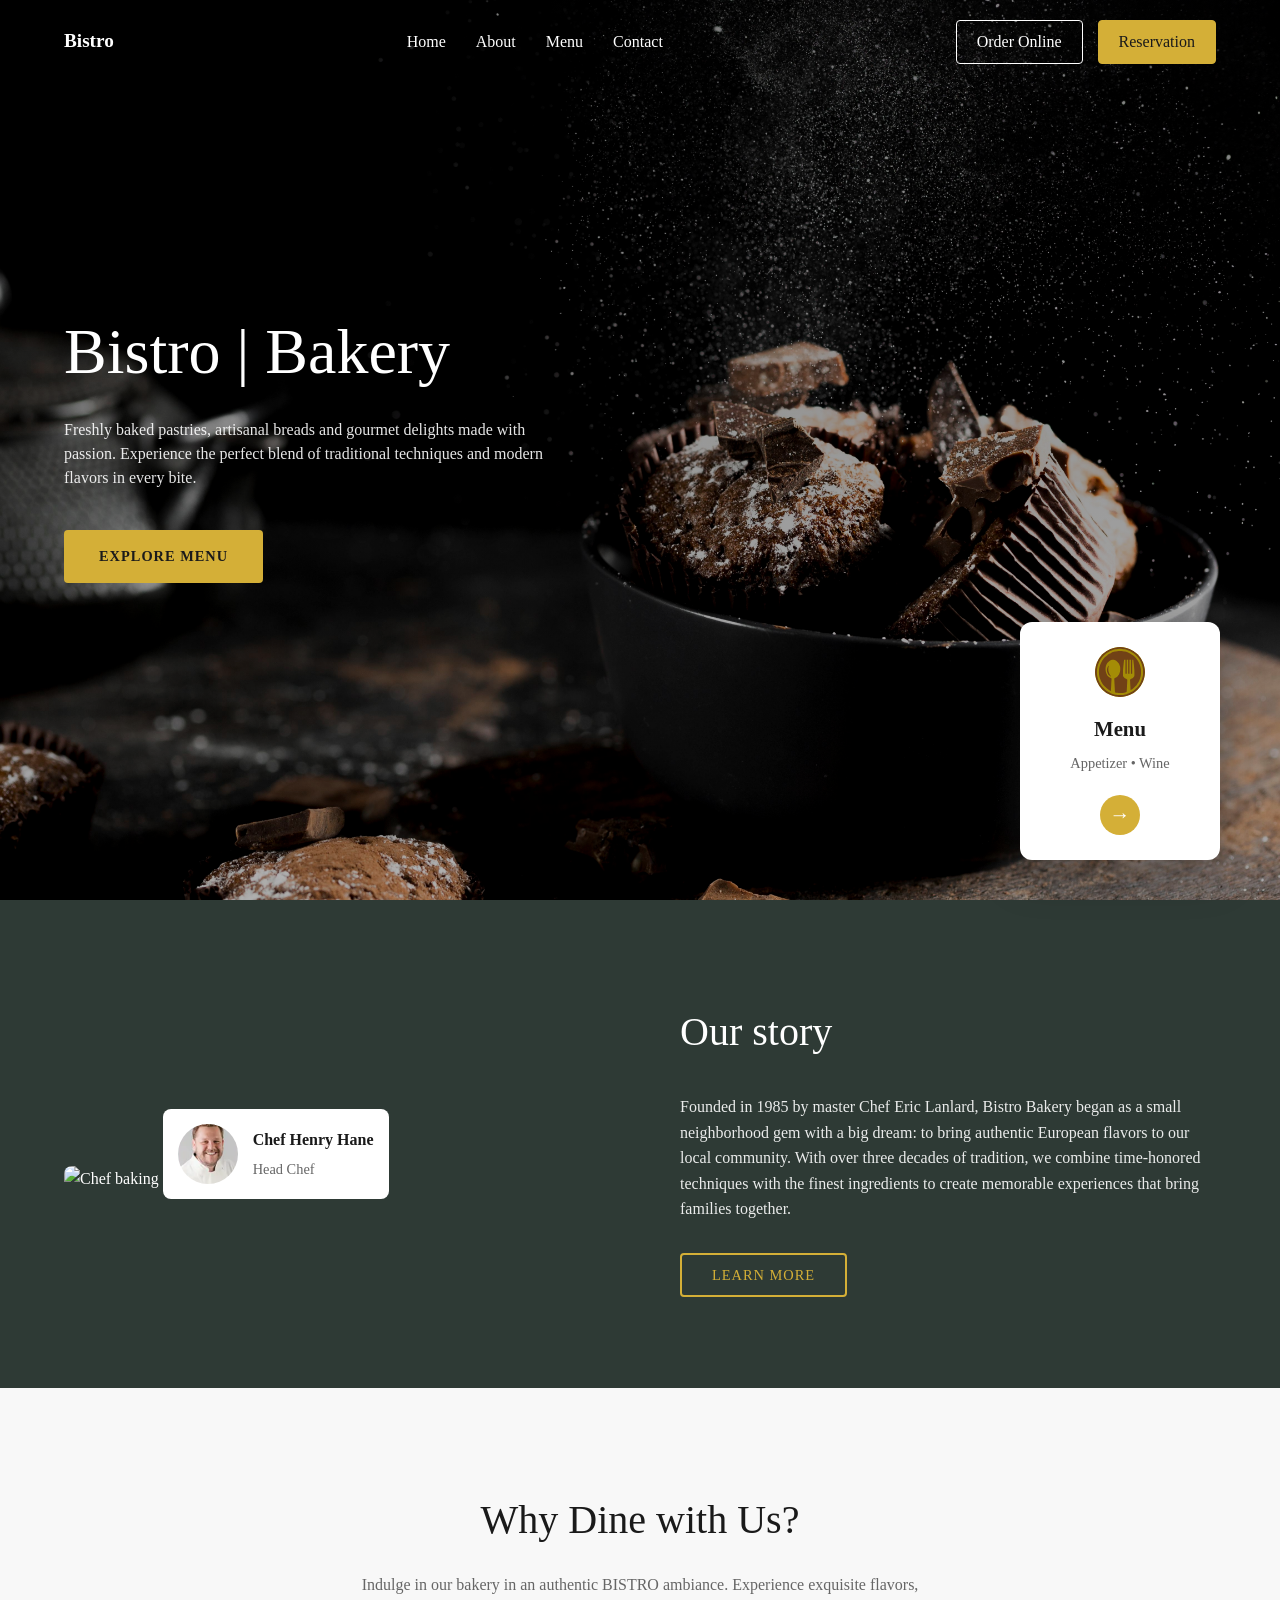
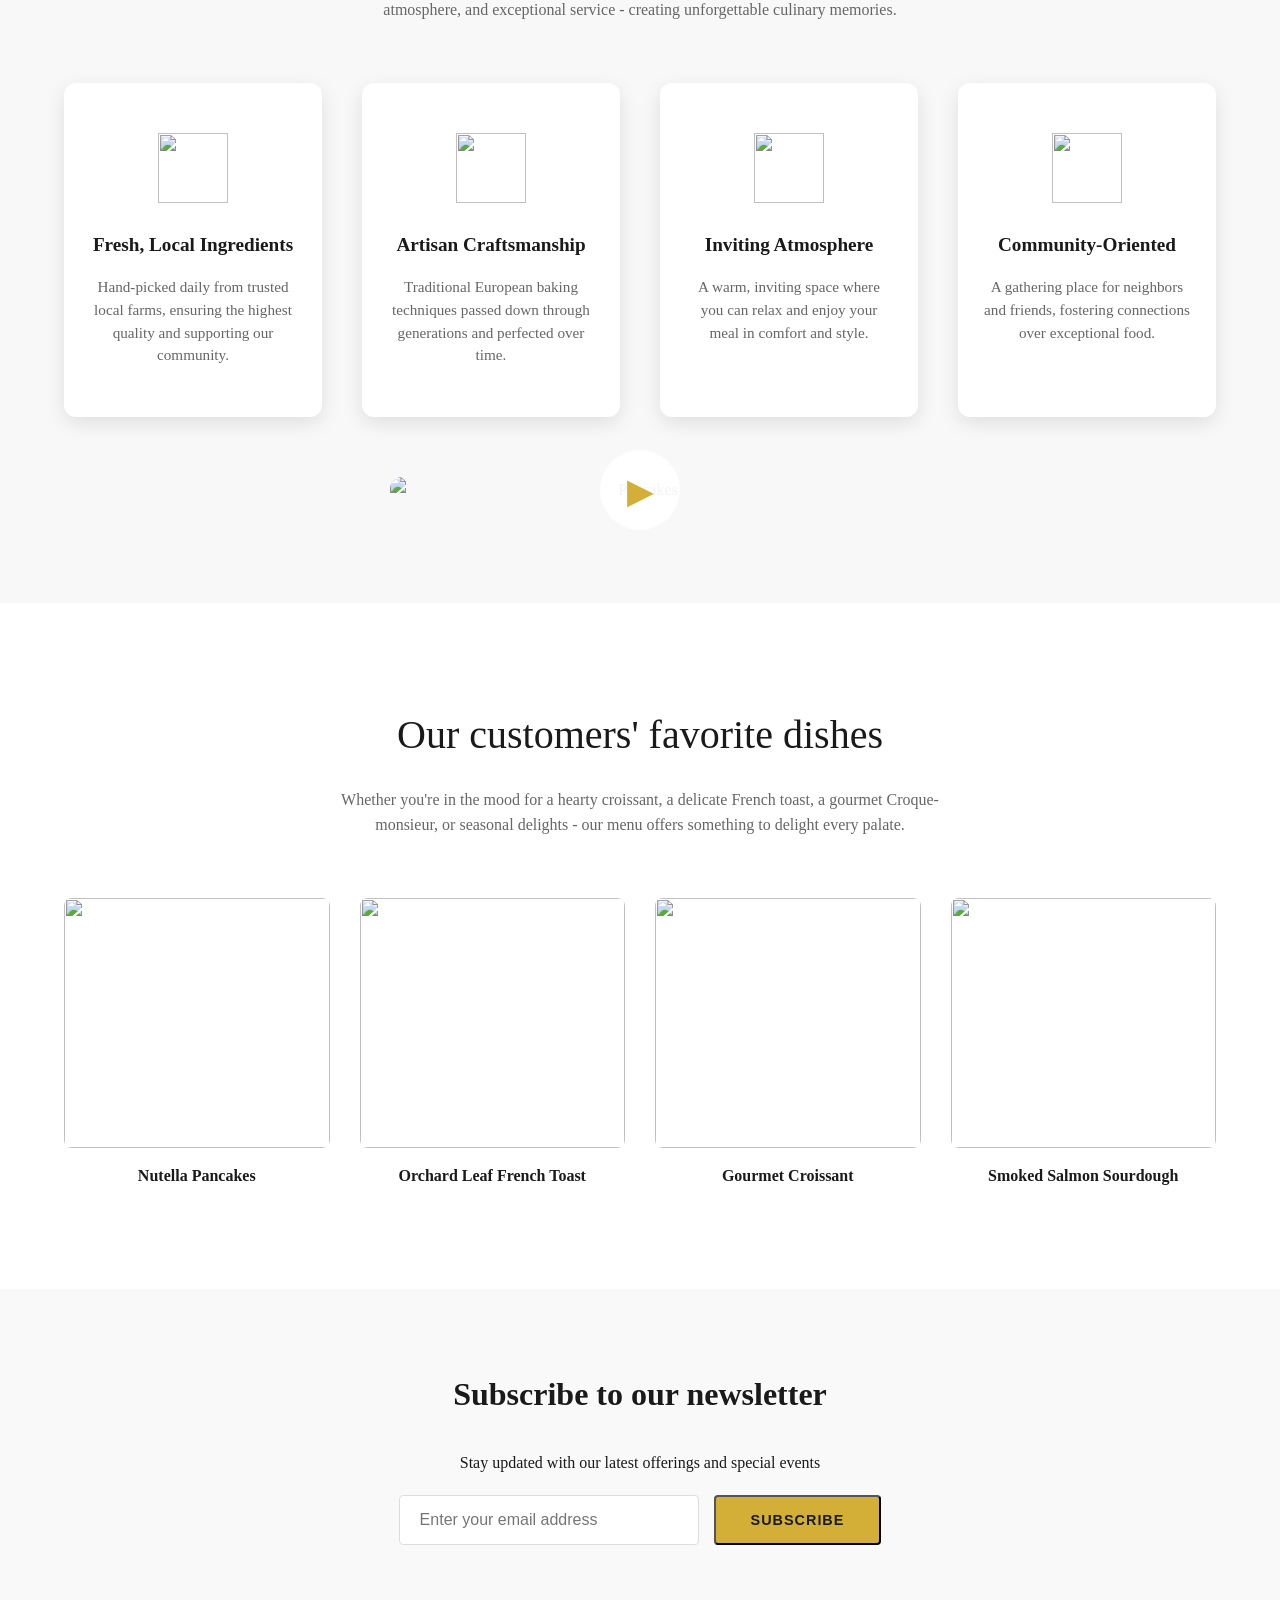
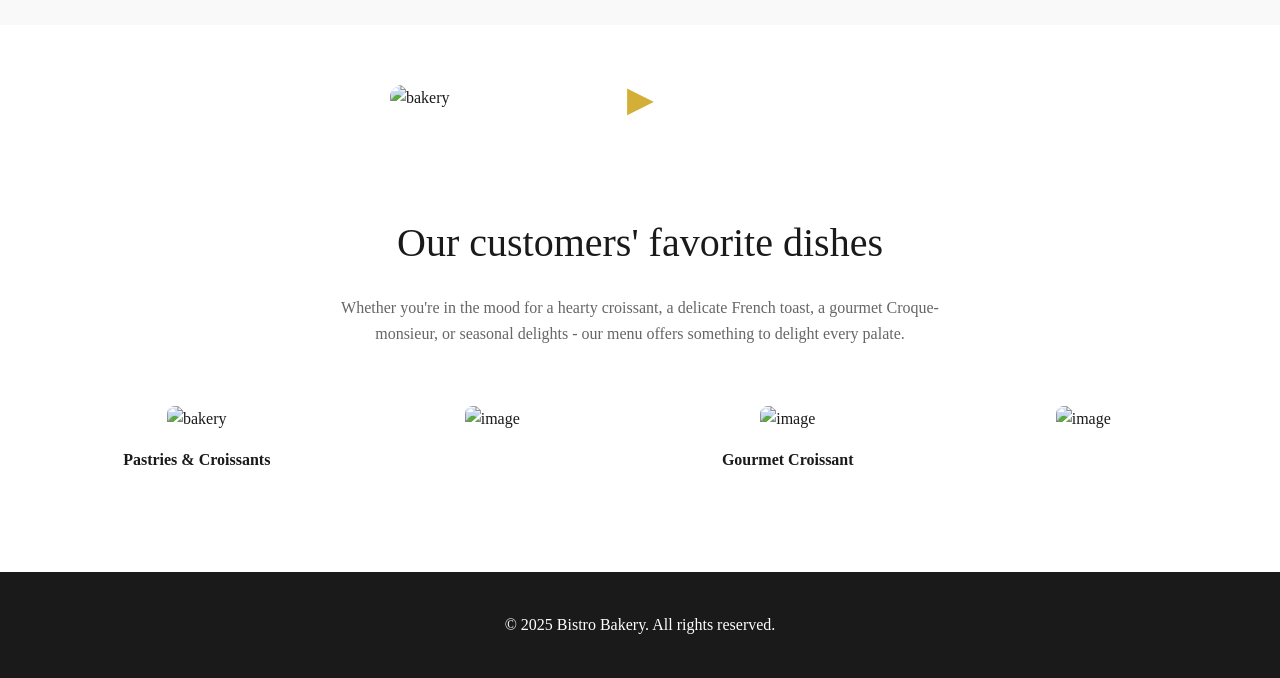
==== index.html @ 6ff8e0da "update code" ====
<!DOCTYPE html>
<html lang="en">
<head>
  <meta charset="UTF-8">
  <meta name="viewport" content="width=device-width, initial-scale=1.0">
  <title>Bistro | Bakery</title>
  <link rel="stylesheet" href="css/style.css">
</head>
<body>


  <nav class="nav">
    <div class="logo">Bistro</div>
    <ul class="nav-links">
      <li><a href="#home">Home</a></li>
      <li><a href="#about">About</a></li>
      <li><a href="#menu">Menu</a></li>
      <li><a href="#contact">Contact</a></li>
    </ul>
    <div class="nav-buttons">
      <a href="#order" class="nav-btn">Order Online</a>
      <a href="#reserve" class="nav-btn primary">Reservation</a>
    </div>
  </nav>


  <header class="hero" id="home">
    <div class="hero-content">
      <h1>Bistro | Bakery</h1>
      <p>Freshly baked pastries, artisanal breads and gourmet delights made with passion. Experience the perfect blend of traditional techniques and modern flavors in every bite.</p>
      <a href="#menu" class="btn">Explore Menu</a>
    </div>

<div class="hero-image">
  <div class="menu-card">
    <img src="images/menu-icon.svg" alt="Logo" class="logo-small" />
    <h3>Menu</h3>
    <p>Appetizer • Wine</p>
    <button class="view-btn">→</button>
  </div>
</div>
</header>



  <section class="story" id="about">
    <div class="story-img">
      <img src="images/chef.jpg" alt="Chef baking">
      <div class="chef-badge">
        <div class="chef-info">
          <img src="images/henry.png" alt="Chef portrait">
          <div class="chef-details">
            <h4>Chef Henry Hane</h4>
            <p>Head Chef</p>
          </div>
        </div>

      </div>
    </div>
    <div class="story-text">
      <h2>Our story</h2>
      <p>Founded in 1985 by master Chef Eric Lanlard, Bistro Bakery began as a small neighborhood gem with a big dream: to bring authentic European flavors to our local community. With over three decades of tradition, we combine time-honored techniques with the finest ingredients to create memorable experiences that bring families together.</p>
      <a href="#about" class="btn-outline">Learn more</a>
    </div>
  </section>

 
  <section class="why">
    <h2>Why Dine with Us?</h2>
    <p class="why-subtitle">Indulge in our bakery in an authentic BISTRO ambiance. Experience exquisite flavors, atmosphere, and exceptional service - creating unforgettable culinary memories.</p>
    <div class="why-grid">
      <div class="card">
        <div class="card-icon"><img src="images/icon-ingredients.svg" alt=""></div>
        <h3>Fresh, Local Ingredients</h3>
        <p>Hand-picked daily from trusted local farms, ensuring the highest quality and supporting our community.</p>
      </div>
      <div class="card">
        <div class="card-icon"><img src="images/icon-artisan.svg" alt=""></div>
        <h3>Artisan Craftsmanship</h3>
        <p>Traditional European baking techniques passed down through generations and perfected over time.</p>
      </div>
      <div class="card">
        <div class="card-icon"><img src="images/icon-atmosphere.svg" alt=""></div>
        <h3>Inviting Atmosphere</h3>
        <p>A warm, inviting space where you can relax and enjoy your meal in comfort and style.</p>
      </div>
      <div class="card">
        <div class="card-icon"><img src="images/icon-community.svg" alt=""></div>
        <h3>Community-Oriented</h3>
        <p>A gathering place for neighbors and friends, fostering connections over exceptional food.</p>
      </div>
    </div>

    <div class="food-showcase">
      <img src="images/pancakes.jpg" alt="Pancakes">
      <button class="play-button">▶</button>
    </div>
  </section>


  <section class="dishes">
    <h2>Our customers' favorite dishes</h2>
    <p class="dishes-subtitle">Whether you're in the mood for a hearty croissant, a delicate French toast, a gourmet Croque-monsieur, or seasonal delights - our menu offers something to delight every palate.</p>
    <div class="dishes-grid">
      <div class="dish">
        <img src="images/pancakes-dish.jpg" alt="">
        <p>Nutella Pancakes</p>
      </div>
      <div class="dish">
        <img src="images/french-toast.jpg" alt="">
        <p>Orchard Leaf French Toast</p>
      </div>
      <div class="dish">
        <img src="images/croissant.jpg" alt="">
        <p>Gourmet Croissant</p>
      </div>
      <div class="dish">
        <img src="images/sourdough.jpg" alt="">
        <p>Smoked Salmon Sourdough</p>
      </div>
    </div>
  </section>

 
  <section class="newsletter">
    <h2>Subscribe to our newsletter</h2>
    <p>Stay updated with our latest offerings and special events</p>
    <form>
      <input type="email" placeholder="Enter your email address" required>
      <button type="submit" class="btn">Subscribe</button>
    </form>
  </section>

        <div class="food-showcase">
            <img src="images/" alt="bakery">
            <button class="play-button">▶</button>
        </div>
    </section>

 
    <section class="dishes">
        <h2>Our customers' favorite dishes</h2>
        <p class="dishes-subtitle">Whether you're in the mood for a hearty croissant, a delicate French toast, a gourmet Croque-monsieur, or seasonal delights - our menu offers something to delight every palate.</p>
        <div class="dishes-grid">
            <div class="dish">
                   <img src="images/" alt="bakery">
                <p>Pastries & Croissants</p>
            </div>
            <div class="dish">
                <img src="images/" alt="image">
            </div>
            <div class="dish">
            <img src="images/" alt="image">
                <p>Gourmet Croissant</p>
            </div>
            <div class="dish">
                <img src="images/" alt="image">
            </div>
        </div>
    </section>


  
  <footer class="footer">
    <p>&copy; 2025 Bistro Bakery. All rights reserved.</p>
  </footer>

</body>
</html>
---- css/style.css ----
* {
  margin: 0;
  padding: 0;
  box-sizing: border-box;
}

body {
  font-family: 'Georgia', serif;
  line-height: 1.6;
  color: #1a1a1a;
}


.nav {
  position: absolute;
  top: 0;
  width: 100%;
  display: flex;
  justify-content: space-between;
  align-items: center;
  padding: 20px 5%;
  z-index: 10;
  color: white;
}

.logo {
  font-size: 1.2rem;
  font-weight: bold;
}

.nav-links {
  display: flex;
  gap: 30px;
  list-style: none;
}

.nav-links a {
  color: white;
  text-decoration: none;
  transition: color 0.3s;
}

.nav-links a:hover {
  color: #d4af37;
}

.nav-buttons {
  display: flex;
  gap: 15px;
}

.nav-btn {
  padding: 8px 20px;
  border: 1px solid white;
  background: transparent;
  color: white;
  text-decoration: none;
  border-radius: 4px;
  transition: all 0.3s;
}

.nav-btn.primary {
  background: #d4af37;
  border-color: #d4af37;
  color: #1a1a1a;
}

.nav-btn:hover {
  background: white;
  color: #1a1a1a;
}


.hero {
  background: 
    linear-gradient(rgba(0,0,0,0.5), rgba(0,0,0,0.3)),
    url('../images/juist.jpg') center/cover no-repeat;
  height: 100vh;
  display: flex;
  align-items: center;
  justify-content: space-between;
  position: relative;
  color: white;
  padding: 0 5%;
}

.hero-content {
  max-width: 500px;
  z-index: 2;
}

.hero h1 {
  font-size: 4rem;
  margin-bottom: 30px;
  font-weight: normal;
  line-height: 1.1;
}

.hero p {
  font-size: 1rem;
  margin-bottom: 40px;
  line-height: 1.5;
  opacity: 0.9;
}

.btn {
  background: #d4af37;
  color: #1a1a1a;
  padding: 15px 35px;
  text-decoration: none;
  border-radius: 4px;
  font-weight: bold;
  display: inline-block;
  transition: all 0.3s;
  text-transform: uppercase;
  letter-spacing: 1px;
  font-size: 0.9rem;
}

.btn:hover {
  background: #b8941f;
  transform: translateY(-2px);
}


.hero-image {
  position: absolute;
  bottom: 40px;
  right: 60px;
  width: 200px;
}

.menu-card {
  background: #fff;
  padding: 25px 20px;
  border-radius: 12px;
  box-shadow: 0 15px 40px rgba(0,0,0,0.35);
  text-align: center;
}

.menu-card .logo-small {
  width: 50px;
  height: 50px;
  background: #a48c06;
  border-radius: 50%;
  margin: 0 auto 15px;
  display: flex;
  align-items: center;
  justify-content: center;
  font-weight: bold;
  font-size: 1.2rem;
  color: #fff;
}

.menu-card h3 {
  font-size: 1.3rem;
  font-weight: bold;
  color: #1a1a1a;
  margin-bottom: 8px;
}

.menu-card p {
  font-size: 0.9rem;
  color: #555;
  margin-bottom: 20px;
}

.menu-card .view-btn {
  width: 40px;
  height: 40px;
  border: none;
  border-radius: 50%;
  background: #d4af37;
  color: #fff;
  font-size: 1.3rem;
  cursor: pointer;
  transition: 0.3s;
}

.menu-card .view-btn:hover {
  background: #b8941f;
}


.story {
  display: flex;
  align-items: center;
  gap: 80px;
  padding: 100px 5%;
  background: #2e3a35;
  color: white;
}

.story-img {
  flex: 1;
}

.story-img img {
  width: 100%;
  max-width: 400px;
  border-radius: 8px;
}

.story-text {
  flex: 1;
}

.story-text h2 {
  font-size: 2.5rem;
  margin-bottom: 30px;
  font-weight: normal;
}

.story-text p {
  font-size: 1rem;
  margin-bottom: 40px;
  line-height: 1.6;
  opacity: 0.9;
}

.btn-outline {
  border: 2px solid #d4af37;
  padding: 12px 30px;
  border-radius: 4px;
  color: #d4af37;
  text-decoration: none;
  transition: 0.3s;
  text-transform: uppercase;
  letter-spacing: 1px;
  font-size: 0.9rem;
}

.btn-outline:hover {
  background: #d4af37;
  color: #1a1a1a;
}

.chef-badge {
  background: white;
  padding: 15px;
  border-radius: 8px;
  margin-top: 20px;
  display: inline-block;
}

.chef-info {
  display: flex;
  align-items: center;
  gap: 15px;
}

.chef-info img {
  width: 60px;
  height: 60px;
  border-radius: 50%;
  object-fit: cover;
}

.chef-details h4 {
  color: #1a1a1a;
  margin-bottom: 5px;
}

.chef-details p {
  color: #666;
  font-size: 0.9rem;
}


.why {
  padding: 100px 5%;
  text-align: center;
  background: #f8f8f8;
}

.why h2 {
  font-size: 2.5rem;
  margin-bottom: 20px;
  font-weight: normal;
}

.why-subtitle {
  max-width: 600px;
  margin: 0 auto 60px;
  color: #666;
  line-height: 1.6;
}

.why-grid {
  display: grid;
  grid-template-columns: repeat(4, 1fr);
  gap: 40px;
  margin-top: 60px;
}

.card {
  padding: 50px 25px;
  background: white;
  border-radius: 12px;
  box-shadow: 0 6px 20px rgba(0,0,0,0.1);
  text-align: center;
  transition: transform 0.3s ease;
}

.card:hover {
  transform: translateY(-8px);
}

.card-icon {
  margin: 0 auto 20px;
}

.card-icon img {
  width: 70px;
  height: 70px;
  object-fit: contain;
}

.card h3 {
  margin-bottom: 15px;
  font-size: 1.2rem;
  font-weight: bold;
  color: #1a1a1a;
}

.card p {
  color: #666;
  font-size: 0.95rem;
  line-height: 1.5;
}


.food-showcase {
  position: relative;
  max-width: 500px;
  margin: 60px auto 0;
}

.food-showcase img {
  width: 100%;
  border-radius: 12px;
  display: block;
}

.play-button {
  position: absolute;
  top: 50%;
  left: 50%;
  transform: translate(-50%, -50%);
  width: 80px;
  height: 80px;
  background: rgba(255, 255, 255, 0.95);
  border: none;
  border-radius: 50%;
  font-size: 2.2rem;
  color: #d4af37;
  cursor: pointer;
  transition: 0.3s;
  display: flex;
  align-items: center;
  justify-content: center;
}

.play-button:hover {
  background: #d4af37;
  color: #fff;
}


.dishes {
  padding: 100px 5%;
  text-align: center;
}

.dishes h2 {
  font-size: 2.5rem;
  margin-bottom: 20px;
  font-weight: normal;
}

.dishes-subtitle {
  max-width: 600px;
  margin: 0 auto 60px;
  color: #666;
  line-height: 1.6;
}

.dishes-grid {
  display: grid;
  grid-template-columns: repeat(4, 1fr);
  gap: 30px;
  margin-top: 60px;
}

.dish {
  text-align: center;
}

.dish img {
  width: 100%;
  height: 250px;
  object-fit: cover;
  border-radius: 8px;
  margin-bottom: 15px;
}

.dish p {
  font-weight: bold;
  font-size: 1rem;
}


.newsletter {
  padding: 80px 5%;
  background: #f9f9f9;
  text-align: center;
}

.newsletter h2 {
  font-size: 2rem;
  margin-bottom: 30px;
}

.newsletter form {
  display: flex;
  justify-content: center;
  gap: 15px;
  margin-top: 20px;
}

.newsletter input {
  padding: 15px 20px;
  border: 1px solid #ddd;
  border-radius: 4px;
  width: 300px;
  font-size: 1rem;
}


.footer {
  padding: 40px;
  text-align: center;
  background: #1a1a1a;
  color: #fff;
}


@media (max-width: 768px) {
  .hero {
    flex-direction: column;
    text-align: center;
    padding: 20px;
  }
  
  .hero h1 {
    font-size: 2.5rem;
  }
  
  .story {
    flex-direction: column;
    text-align: center;
  }
  
  .why-grid,
  .dishes-grid {
    grid-template-columns: repeat(2, 1fr);
  }
  
  .nav-links {
    display: none;
  }

  .hero-image {
    position: static;
    margin-top: 40px;
  }
}
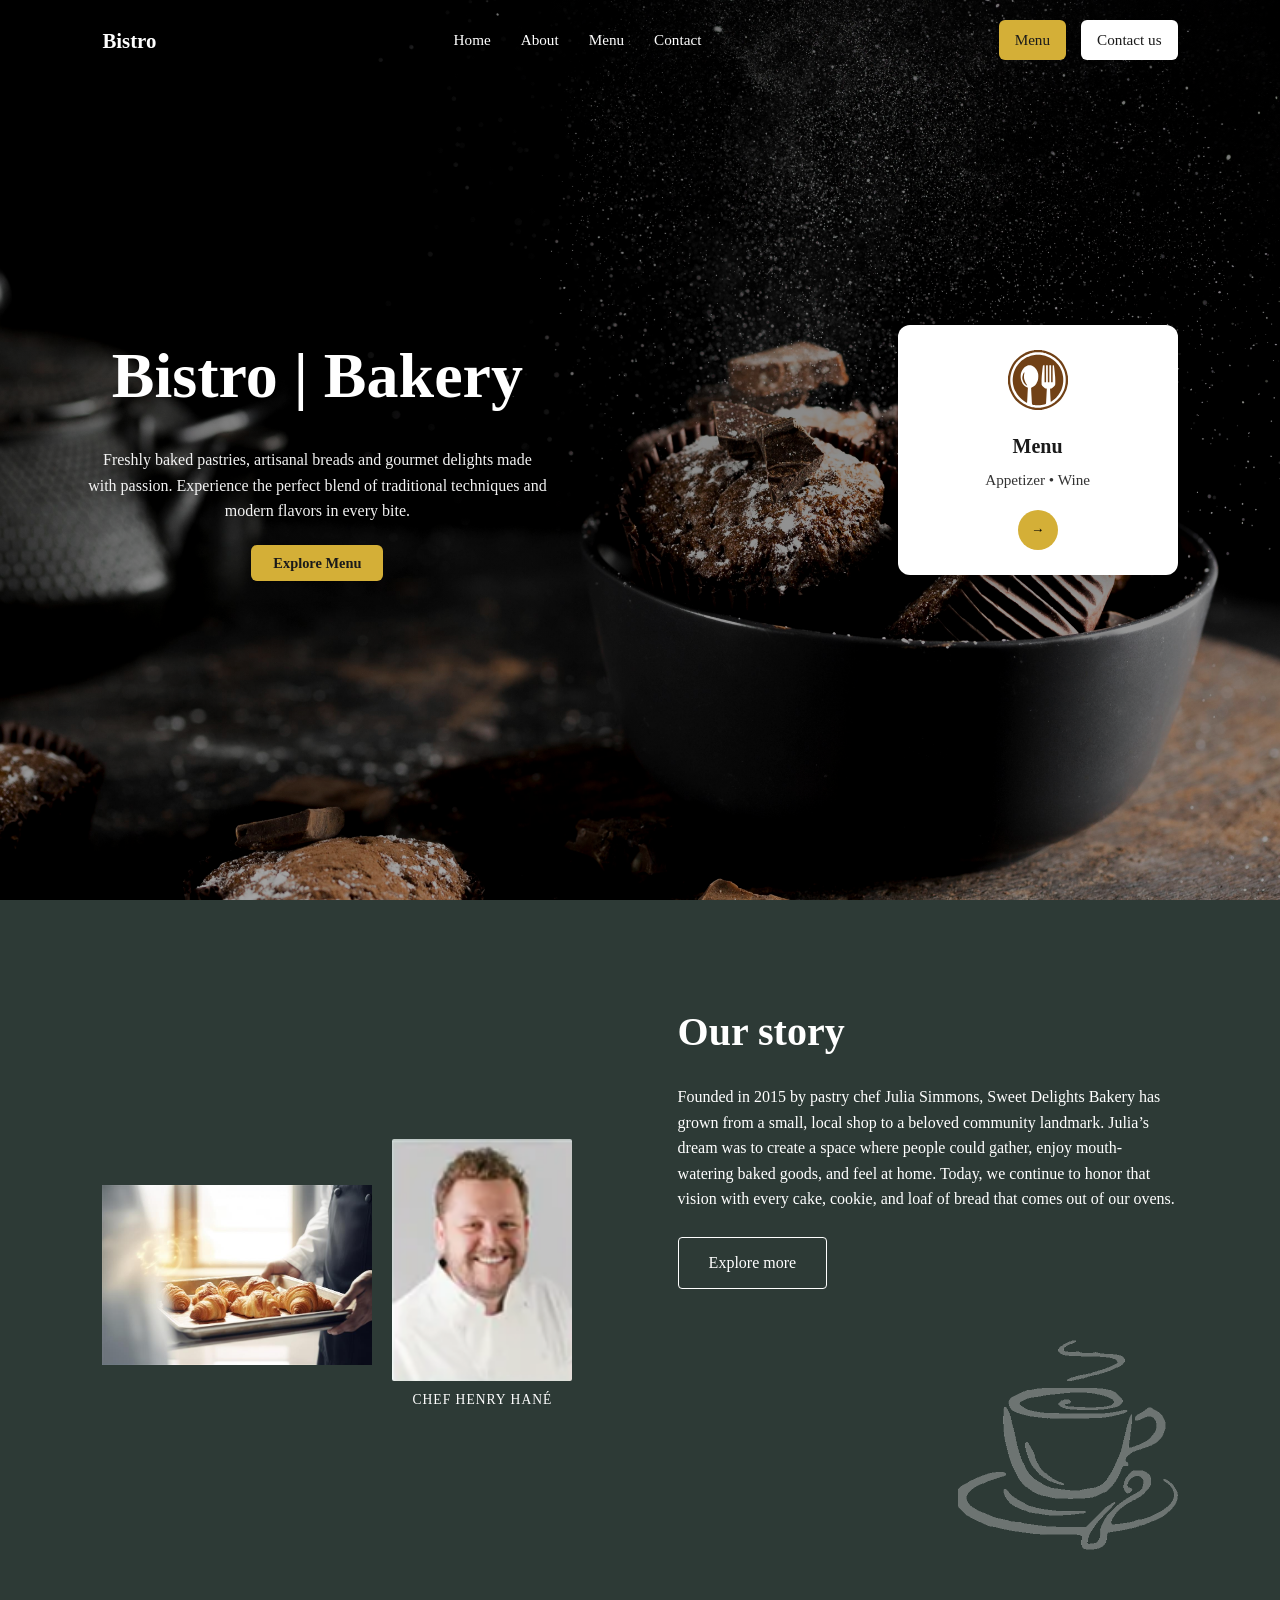
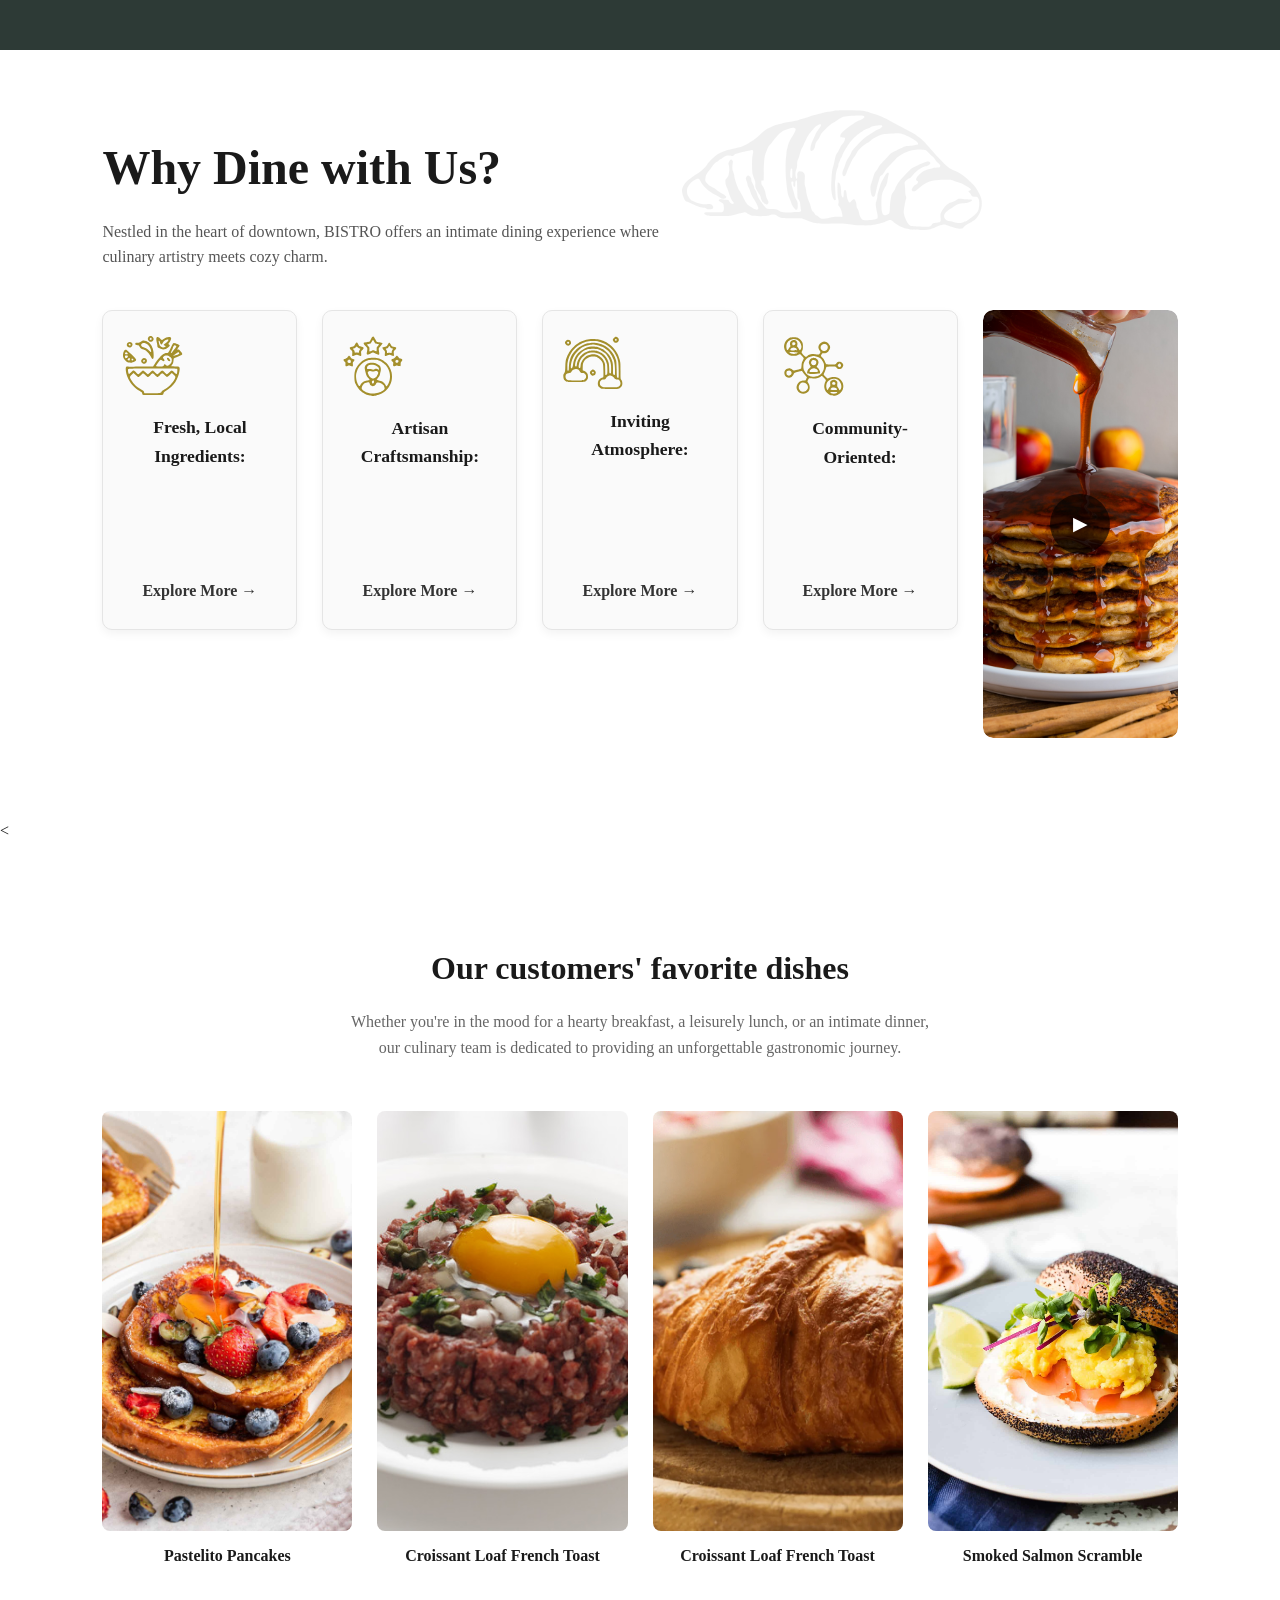
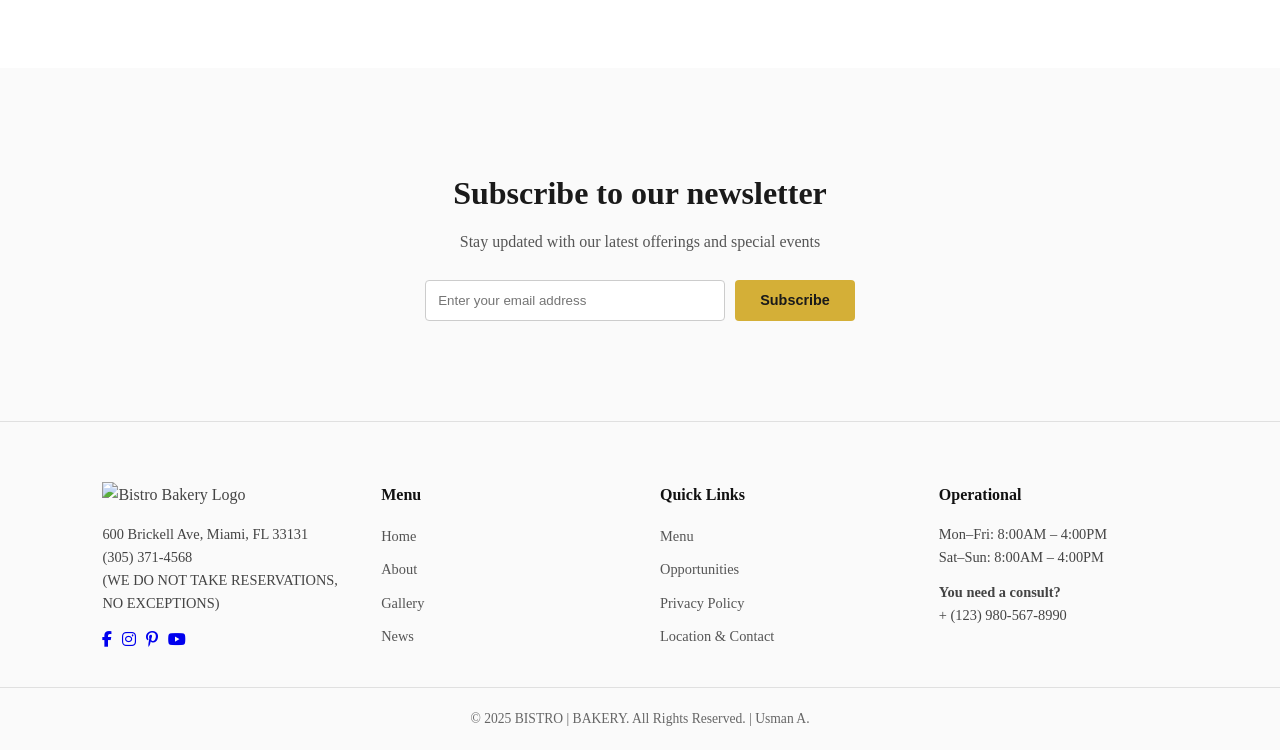
==== commit 8249e75e: "dine with us completed" ====
--- a/index.html
+++ b/index.html
@@ -1,6 +1,8 @@
-<!DOCTYPE html>
+<!DOCTYPE html> 
 <html lang="en">
 <head>
+  <link rel="stylesheet" href="https://cdnjs.cloudflare.com/ajax/libs/font-awesome/6.5.0/css/all.min.css">
+
   <meta charset="UTF-8">
   <meta name="viewport" content="width=device-width, initial-scale=1.0">
   <title>Bistro | Bakery</title>
@@ -8,120 +10,142 @@
 </head>
 <body>
 
-
-  <nav class="nav">
+  <!-- NAVBAR -->
+  <nav class="navbar">
     <div class="logo">Bistro</div>
     <ul class="nav-links">
-      <li><a href="#home">Home</a></li>
-      <li><a href="#about">About</a></li>
-      <li><a href="#menu">Menu</a></li>
-      <li><a href="#contact">Contact</a></li>
+      <li><a href="#">Home</a></li>
+      <li><a href="#">About</a></li>
+      <li><a href="#">Menu</a></li>
+      <li><a href="#">Contact</a></li>
     </ul>
     <div class="nav-buttons">
-      <a href="#order" class="nav-btn">Order Online</a>
-      <a href="#reserve" class="nav-btn primary">Reservation</a>
+      <a href="#" class="btn nav-btn yellow">Menu</a>
+      <a href="#" class="btn nav-btn primary">Contact us</a>
     </div>
   </nav>
 
-
-  <header class="hero" id="home">
+  <!-- HERO SECTION -->
+  <header class="hero">
     <div class="hero-content">
       <h1>Bistro | Bakery</h1>
-      <p>Freshly baked pastries, artisanal breads and gourmet delights made with passion. Experience the perfect blend of traditional techniques and modern flavors in every bite.</p>
-      <a href="#menu" class="btn">Explore Menu</a>
-    </div>
-
-<div class="hero-image">
-  <div class="menu-card">
-    <img src="images/menu-icon.svg" alt="Logo" class="logo-small" />
-    <h3>Menu</h3>
-    <p>Appetizer • Wine</p>
-    <button class="view-btn">→</button>
-  </div>
-</div>
-</header>
-
-
-
-  <section class="story" id="about">
-    <div class="story-img">
-      <img src="images/chef.jpg" alt="Chef baking">
-      <div class="chef-badge">
-        <div class="chef-info">
-          <img src="images/henry.png" alt="Chef portrait">
-          <div class="chef-details">
-            <h4>Chef Henry Hane</h4>
-            <p>Head Chef</p>
-          </div>
-        </div>
-
+      <p>
+        Freshly baked pastries, artisanal breads and gourmet delights made with passion. 
+        Experience the perfect blend of traditional techniques and modern flavors in every bite.
+      </p>
+      <a href="#" class="btn hero-cta">Explore Menu</a>
+    </div>
+    <div class="menu-card">
+      <img src="images/menu-icon.svg" alt="Menu logo">
+      <h3>Menu</h3>
+      <p>Appetizer • Wine</p>
+      <button class="view-btn">→</button>
+    </div>
+  </header>
+
+  <!-- STORY SECTION -->
+  <section class="story">
+    <div class="story-images">
+      <img src="images/yummy.jpg" alt="Fresh croissants" class="story-main-img">
+      <div class="chef-section">
+        <img src="images/henry.png" alt="Chef Henry Hane" class="chef-img">
+        <p class="chef-name">CHEF HENRY HANÉ</p>
       </div>
     </div>
     <div class="story-text">
       <h2>Our story</h2>
-      <p>Founded in 1985 by master Chef Eric Lanlard, Bistro Bakery began as a small neighborhood gem with a big dream: to bring authentic European flavors to our local community. With over three decades of tradition, we combine time-honored techniques with the finest ingredients to create memorable experiences that bring families together.</p>
-      <a href="#about" class="btn-outline">Learn more</a>
+      <p>
+        Founded in 2015 by pastry chef Julia Simmons, Sweet Delights Bakery has grown 
+        from a small, local shop to a beloved community landmark. Julia’s dream was 
+        to create a space where people could gather, enjoy mouth-watering baked goods, 
+        and feel at home. Today, we continue to honor that vision with every cake, cookie, 
+        and loaf of bread that comes out of our ovens.
+      </p>
+      <a href="#" class="btn-outline">Explore more</a>
+      <img src="images/coffee.png" alt="Coffee cup decoration" class="story-decoration">
     </div>
   </section>
 
- 
-  <section class="why">
+<section class="why">
+  <div class="why-header">
     <h2>Why Dine with Us?</h2>
-    <p class="why-subtitle">Indulge in our bakery in an authentic BISTRO ambiance. Experience exquisite flavors, atmosphere, and exceptional service - creating unforgettable culinary memories.</p>
-    <div class="why-grid">
-      <div class="card">
-        <div class="card-icon"><img src="images/icon-ingredients.svg" alt=""></div>
-        <h3>Fresh, Local Ingredients</h3>
-        <p>Hand-picked daily from trusted local farms, ensuring the highest quality and supporting our community.</p>
-      </div>
-      <div class="card">
-        <div class="card-icon"><img src="images/icon-artisan.svg" alt=""></div>
-        <h3>Artisan Craftsmanship</h3>
-        <p>Traditional European baking techniques passed down through generations and perfected over time.</p>
-      </div>
-      <div class="card">
-        <div class="card-icon"><img src="images/icon-atmosphere.svg" alt=""></div>
-        <h3>Inviting Atmosphere</h3>
-        <p>A warm, inviting space where you can relax and enjoy your meal in comfort and style.</p>
-      </div>
-      <div class="card">
-        <div class="card-icon"><img src="images/icon-community.svg" alt=""></div>
-        <h3>Community-Oriented</h3>
-        <p>A gathering place for neighbors and friends, fostering connections over exceptional food.</p>
-      </div>
-    </div>
-
+    <p class="why-subtitle">
+      Nestled in the heart of downtown, BISTRO offers an intimate dining experience where culinary artistry meets cozy charm.
+    </p>
+  </div>
+
+  <!-- Croissant decoratie -->
+  <img src="images/croissant.svg" alt="Croissant illustration" class="croissant-bg">
+
+  <div class="why-grid">
+    <!-- Card 1 -->
+    <div class="card">
+      <img src="images/food.svg" alt="Ingredients">
+      <h3>Fresh, Local Ingredients:</h3>
+      <p>Explore More →</p>
+    </div>
+
+    <!-- Card 2 -->
+    <div class="card">
+      <img src="images/person-stars.svg" alt="Craft">
+      <h3>Artisan Craftsmanship:</h3>
+      <p>Explore More →</p>
+    </div>
+
+    <!-- Card 3 -->
+    <div class="card">
+      <img src="images/rainbow.svg" alt="Atmosphere">
+      <h3>Inviting Atmosphere:</h3>
+      <p>Explore More →</p>
+    </div>
+
+    <!-- Card 4 -->
+    <div class="card">
+      <img src="images/people.svg" alt="Community">
+      <h3>Community-Oriented:</h3>
+      <p>Explore More →</p>
+    </div>
+
+    <!-- Pancake Showcase -->
     <div class="food-showcase">
-      <img src="images/pancakes.jpg" alt="Pancakes">
+      <img src="images/syrup.jpg" alt="Bakery video preview">
       <button class="play-button">▶</button>
     </div>
-  </section>
-
-
+  </div>
+</section>
+
+
+  
+
+  <
   <section class="dishes">
     <h2>Our customers' favorite dishes</h2>
-    <p class="dishes-subtitle">Whether you're in the mood for a hearty croissant, a delicate French toast, a gourmet Croque-monsieur, or seasonal delights - our menu offers something to delight every palate.</p>
-    <div class="dishes-grid">
-      <div class="dish">
-        <img src="images/pancakes-dish.jpg" alt="">
-        <p>Nutella Pancakes</p>
-      </div>
-      <div class="dish">
-        <img src="images/french-toast.jpg" alt="">
-        <p>Orchard Leaf French Toast</p>
-      </div>
-      <div class="dish">
-        <img src="images/croissant.jpg" alt="">
-        <p>Gourmet Croissant</p>
-      </div>
-      <div class="dish">
-        <img src="images/sourdough.jpg" alt="">
-        <p>Smoked Salmon Sourdough</p>
+    <p class="dishes-subtitle">
+      Whether you're in the mood for a hearty breakfast, a leisurely lunch, 
+      or an intimate dinner, our culinary team is dedicated to providing 
+      an unforgettable gastronomic journey.
+    </p>
+    <div class="dishes-list">
+      <div class="dish-card">
+        <img src="images/pancakes.jpg" alt="Pastelito Pancakes">
+        <p>Pastelito Pancakes</p>
+      </div>
+      <div class="dish-card">
+        <img src="images/file.jpg" alt="Croissant Loaf French Toast">
+        <p>Croissant Loaf French Toast</p>
+      </div>
+      <div class="dish-card">
+        <img src="images/croissantjes.webp" alt="Croissant Loaf French Toast">
+        <p>Croissant Loaf French Toast</p>
+      </div>
+      <div class="dish-card">
+        <img src="images/bagel.jpg" alt="Smoked Salmon Scramble">
+        <p>Smoked Salmon Scramble</p>
       </div>
     </div>
   </section>
 
- 
+  <!-- NEWSLETTER -->
   <section class="newsletter">
     <h2>Subscribe to our newsletter</h2>
     <p>Stay updated with our latest offerings and special events</p>
@@ -131,39 +155,55 @@
     </form>
   </section>
 
-        <div class="food-showcase">
-            <img src="images/" alt="bakery">
-            <button class="play-button">▶</button>
-        </div>
-    </section>
-
- 
-    <section class="dishes">
-        <h2>Our customers' favorite dishes</h2>
-        <p class="dishes-subtitle">Whether you're in the mood for a hearty croissant, a delicate French toast, a gourmet Croque-monsieur, or seasonal delights - our menu offers something to delight every palate.</p>
-        <div class="dishes-grid">
-            <div class="dish">
-                   <img src="images/" alt="bakery">
-                <p>Pastries & Croissants</p>
-            </div>
-            <div class="dish">
-                <img src="images/" alt="image">
-            </div>
-            <div class="dish">
-            <img src="images/" alt="image">
-                <p>Gourmet Croissant</p>
-            </div>
-            <div class="dish">
-                <img src="images/" alt="image">
-            </div>
-        </div>
-    </section>
-
-
-  
+    <!-- FOOTER -->
   <footer class="footer">
-    <p>&copy; 2025 Bistro Bakery. All rights reserved.</p>
+    <div class="footer-column">
+      <img src="images/logo-footer.png" alt="Bistro Bakery Logo" class="footer-logo">
+      <p>600 Brickell Ave, Miami, FL 33131<br>
+         (305) 371-4568<br>
+         (WE DO NOT TAKE RESERVATIONS, NO EXCEPTIONS)
+      </p>
+       <div class="socials">
+    <a href="#"><i class="fab fa-facebook-f"></i></a>
+    <a href="#"><i class="fab fa-instagram"></i></a>
+    <a href="#"><i class="fab fa-pinterest-p"></i></a>
+    <a href="#"><i class="fab fa-youtube"></i></a>
+  </div>
+    </div>
+
+    <div class="footer-column">
+      <h3>Menu</h3>
+      <ul>
+        <li><a href="#">Home</a></li>
+        <li><a href="#">About</a></li>
+        <li><a href="#">Gallery</a></li>
+        <li><a href="#">News</a></li>
+      </ul>
+    </div>
+
+    <div class="footer-column">
+      <h3>Quick Links</h3>
+      <ul>
+        <li><a href="#">Menu</a></li>
+        <li><a href="#">Opportunities</a></li>
+        <li><a href="#">Privacy Policy</a></li>
+        <li><a href="#">Location & Contact</a></li>
+      </ul>
+    </div>
+
+    <div class="footer-column">
+      <h3>Operational</h3>
+      <p>Mon–Fri: 8:00AM – 4:00PM<br>
+         Sat–Sun: 8:00AM – 4:00PM</p>
+      <p><strong>You need a consult?</strong><br>
+         + (123) 980-567-8990</p>
+    </div>
   </footer>
+
+  <div class="footer-bottom">
+    <p>&copy; 2025 BISTRO | BAKERY. All Rights Reserved. | Usman A.</p>
+  </div>
+
 
 </body>
 </html>
--- a/css/style.css
+++ b/css/style.css
@@ -1,30 +1,38 @@
+:root {
+  --yellow: #d4af37;
+}
+
+/* RESET */
 * {
   margin: 0;
   padding: 0;
   box-sizing: border-box;
 }
 
+/* BASE */
 body {
   font-family: 'Georgia', serif;
+  color: #1a1a1a;
   line-height: 1.6;
-  color: #1a1a1a;
-}
-
-
-.nav {
+  background: #fff;
+}
+
+/* NAVBAR */
+.navbar {
   position: absolute;
   top: 0;
+  left: 0;
   width: 100%;
+  padding: 20px 8%;
   display: flex;
   justify-content: space-between;
   align-items: center;
-  padding: 20px 5%;
-  z-index: 10;
-  color: white;
-}
-
-.logo {
-  font-size: 1.2rem;
+  z-index: 1000;
+  color: #fff;
+}
+
+.navbar .logo {
+  font-size: 1.3rem;
   font-weight: bold;
 }
 
@@ -35,443 +43,621 @@
 }
 
 .nav-links a {
-  color: white;
+  color: #fff;
   text-decoration: none;
-  transition: color 0.3s;
-}
-
-.nav-links a:hover {
-  color: #d4af37;
-}
-
+  font-size: 0.95rem;
+}
+
+/* NAV BUTTONS */
 .nav-buttons {
   display: flex;
   gap: 15px;
-}
-
+  align-items: center;
+}
+
+/* algemene .btn (gebruik voor CTA's) */
+.btn {
+  padding: 10px 20px;
+  border: none;
+  background: var(--yellow);
+  color: #1a1a1a;
+  text-decoration: none;
+  font-size: 0.9rem;
+  cursor: pointer;
+  border-radius: 4px;
+  transition: all 0.25s ease;
+}
+
+.btn:hover {
+  background: #b8941f;
+}
+
+/* nav-btn standaard (transparant) */
 .nav-btn {
-  padding: 8px 20px;
-  border: 1px solid white;
+  border: 1px solid #fff;
   background: transparent;
-  color: white;
+  color: #fff;
+  padding: 8px 16px;
+  border-radius: 6px;
+  text-decoration: none;
+  font-size: 0.95rem;
+}
+
+/* GELE MENU KNOP */
+.nav-btn.yellow {
+  background: var(--yellow);
+  color: #1a1a1a;
+  border: none;
+}
+
+.nav-btn.yellow:hover {
+  background: #dcbf3a;
+}
+
+/* primary knop */
+.nav-btn.primary {
+  background: #fff;
+  color: #1a1a1a;
+  border: none;
+}
+
+/* HERO */
+.hero {
+  min-height: 100vh;
+  background: linear-gradient(rgba(0,0,0,0.55), rgba(0,0,0,0.35)), 
+              url('../images/juist.jpg') center/cover no-repeat;
+  display: flex;
+  align-items: center;
+  justify-content: space-between;
+  padding: 0 8%;
+  color: #fff;
+  position: relative;
+  flex-wrap: wrap;
+}
+
+/* --- HIER: hero-content iets naar links en TITEL GECENTREERD --- */
+.hero-content {
+  max-width: 550px;
+  flex: 1 1 400px;
+  text-align: center;     /* titel en tekst gecentreerd */
+  margin-left: -60px;     /* schuif hero-block iets naar links (zoals design) */
+}
+
+/* Title centered explicitly */
+.hero-content h1 {
+  font-size: 4rem;
+  margin-bottom: 20px;
+  text-align: center;     /* extra zekerheid: titel gecentreerd */
+}
+
+/* korte paragraaf zoals in design */
+.hero-content p {
+  margin-bottom: 26px;
+  opacity: 0.95;
+  max-width: 460px;
+  margin-left: auto;
+  margin-right: auto;
+}
+
+/* hero call-to-action */
+.hero-cta {
+  background: var(--yellow);
+  color: #1a1a1a;
+  padding: 10px 22px;
+  border-radius: 6px;
+  font-weight: 600;
+  text-decoration: none;
+}
+
+/* MENU CARD rechts */
+.menu-card {
+  background: #fff;
+  color: #1a1a1a;
+  padding: 25px;
+  border-radius: 12px;
+  text-align: center;
+  box-shadow: 0 8px 20px rgba(0,0,0,0.15);
+  flex: 0 0 280px;
+  max-width: 280px;
+  margin-left: 20px;
+}
+
+.menu-card img {
+  width: 60px;
+  margin-bottom: 12px;
+}
+
+.menu-card h3 {
+  font-size: 1.25rem;
+  margin-bottom: 6px;
+}
+
+.menu-card p {
+  font-size: 0.95rem;
+  margin-bottom: 12px;
+  color: #333;
+}
+
+.view-btn {
+  margin-top: 6px;
+  background: var(--yellow);
+  border: none;
+  border-radius: 50%;
+  width: 40px;
+  height: 40px;
+  cursor: pointer;
+}
+
+/* STORY */
+.story {
+  display: flex;
+  align-items: center;
+  justify-content: space-between;
+  padding: 100px 8%;
+  background: #2d3a36;
+  color: #fff;
+  gap: 60px;
+  flex-wrap: wrap;
+}
+
+.story-images {
+  display: flex;
+  flex-direction: row;
+  align-items: center;
+  gap: 20px;
+}
+
+.story-main-img {
+  width: 270px;          
+  height: 350px;       
+  object-fit: contain;   
+  border-radius: 2px;
+  display: block;
+}
+.chef-section {
+  text-align: center;
+}
+.chef-img {
+  width: 180px;
+  height: auto;
+  border-radius: 2px;
+  display: block;
+  margin: 0 auto 8px;
+}
+
+.chef-name {
+  font-family: Cambria, Cochin, Georgia, Times, 'Times New Roman', serif;
+  text-transform: uppercase;
+  font-size: 0.85rem;
+  letter-spacing: 1px;
+}
+
+.story-text {
+  max-width: 500px;
+  flex: 1 1 400px;
+}
+
+.story-text h2 {
+  font-size: 2.5rem;
+  margin-bottom: 20px;
+}
+.story-text p {
+  margin-bottom: 25px;
+  line-height: 1.6;
+}
+
+.story-text .btn-outline {
+  display: inline-block;
+  margin-bottom: 40px;
+  padding: 12px 30px;
+  border: 1px solid #fff;
+  color: #fff;
   text-decoration: none;
   border-radius: 4px;
-  transition: all 0.3s;
-}
-
-.nav-btn.primary {
-  background: #d4af37;
-  border-color: #d4af37;
-  color: #1a1a1a;
-}
-
-.nav-btn:hover {
-  background: white;
-  color: #1a1a1a;
-}
-
-
-.hero {
-  background: 
-    linear-gradient(rgba(0,0,0,0.5), rgba(0,0,0,0.3)),
-    url('../images/juist.jpg') center/cover no-repeat;
-  height: 100vh;
-  display: flex;
-  align-items: center;
-  justify-content: space-between;
+  transition: all 0.3s ease;
+}
+
+.story-text .btn-outline:hover {
+  background: #fff;
+  color: #2d3a36;
+}
+
+.story-decoration {
+  width: 220px;
+  opacity: 0.4;
+  display: block;
+  margin-left: auto; 
+}
+
+/* WHY SECTION */
+.why {
+  padding: 80px 8%;
+  background: #fff;
   position: relative;
-  color: white;
-  padding: 0 5%;
-}
-
-.hero-content {
-  max-width: 500px;
+  overflow: hidden;
+}
+
+.why-header {
+  margin-bottom: 40px;
+  position: relative;
+  text-align: left;
   z-index: 2;
 }
 
-.hero h1 {
-  font-size: 4rem;
-  margin-bottom: 30px;
-  font-weight: normal;
-  line-height: 1.1;
-}
-
-.hero p {
+.why-header h2 {
+  font-size: 3rem;
+  margin-bottom: 12px;
+  font-weight: 700;
+  position: relative;
+  z-index: 3;
+}
+
+.why-subtitle {
   font-size: 1rem;
-  margin-bottom: 40px;
-  line-height: 1.5;
-  opacity: 0.9;
-}
-
-.btn {
-  background: #d4af37;
-  color: #1a1a1a;
-  padding: 15px 35px;
-  text-decoration: none;
-  border-radius: 4px;
-  font-weight: bold;
-  display: inline-block;
-  transition: all 0.3s;
-  text-transform: uppercase;
-  letter-spacing: 1px;
-  font-size: 0.9rem;
-}
-
-.btn:hover {
-  background: #b8941f;
-  transform: translateY(-2px);
-}
-
-
-.hero-image {
+  color: #555;
+  max-width: 600px;
+  line-height: 1.6;
+  position: relative;
+  z-index: 3;
+}
+
+/* Croissant achter titel */
+.croissant-bg {
   position: absolute;
-  bottom: 40px;
-  right: 60px;
-  width: 200px;
-}
-
-.menu-card {
-  background: #fff;
-  padding: 25px 20px;
-  border-radius: 12px;
-  box-shadow: 0 15px 40px rgba(0,0,0,0.35);
-  text-align: center;
-}
-
-.menu-card .logo-small {
-  width: 50px;
-  height: 50px;
-  background: #a48c06;
-  border-radius: 50%;
-  margin: 0 auto 15px;
-  display: flex;
-  align-items: center;
-  justify-content: center;
-  font-weight: bold;
-  font-size: 1.2rem;
-  color: #fff;
-}
-
-.menu-card h3 {
-  font-size: 1.3rem;
-  font-weight: bold;
-  color: #1a1a1a;
-  margin-bottom: 8px;
-}
-
-.menu-card p {
-  font-size: 0.9rem;
-  color: #555;
-  margin-bottom: 20px;
-}
-
-.menu-card .view-btn {
-  width: 40px;
-  height: 40px;
-  border: none;
-  border-radius: 50%;
-  background: #d4af37;
-  color: #fff;
-  font-size: 1.3rem;
-  cursor: pointer;
-  transition: 0.3s;
-}
-
-.menu-card .view-btn:hover {
-  background: #b8941f;
-}
-
-
-.story {
-  display: flex;
-  align-items: center;
-  gap: 80px;
-  padding: 100px 5%;
-  background: #2e3a35;
-  color: white;
-}
-
-.story-img {
-  flex: 1;
-}
-
-.story-img img {
-  width: 100%;
-  max-width: 400px;
-  border-radius: 8px;
-}
-
-.story-text {
-  flex: 1;
-}
-
-.story-text h2 {
-  font-size: 2.5rem;
-  margin-bottom: 30px;
-  font-weight: normal;
-}
-
-.story-text p {
-  font-size: 1rem;
-  margin-bottom: 40px;
-  line-height: 1.6;
-  opacity: 0.9;
-}
-
-.btn-outline {
-  border: 2px solid #d4af37;
-  padding: 12px 30px;
-  border-radius: 4px;
-  color: #d4af37;
-  text-decoration: none;
-  transition: 0.3s;
-  text-transform: uppercase;
-  letter-spacing: 1px;
-  font-size: 0.9rem;
-}
-
-.btn-outline:hover {
-  background: #d4af37;
-  color: #1a1a1a;
-}
-
-.chef-badge {
-  background: white;
-  padding: 15px;
-  border-radius: 8px;
-  margin-top: 20px;
-  display: inline-block;
-}
-
-.chef-info {
-  display: flex;
-  align-items: center;
-  gap: 15px;
-}
-
-.chef-info img {
-  width: 60px;
-  height: 60px;
-  border-radius: 50%;
-  object-fit: cover;
-}
-
-.chef-details h4 {
-  color: #1a1a1a;
-  margin-bottom: 5px;
-}
-
-.chef-details p {
-  color: #666;
-  font-size: 0.9rem;
-}
-
-
-.why {
-  padding: 100px 5%;
-  text-align: center;
-  background: #f8f8f8;
-}
-
-.why h2 {
-  font-size: 2.5rem;
-  margin-bottom: 20px;
-  font-weight: normal;
-}
-
-.why-subtitle {
-  max-width: 600px;
-  margin: 0 auto 60px;
-  color: #666;
-  line-height: 1.6;
-}
-
+margin-top: -200px;
+  left: 65%;
+  transform: translateX(-50%);
+  width: 300px;
+  opacity: 0.35;
+  z-index: 1;
+  pointer-events: none;
+}
+
+/* Grid: 4 cards + pancake image */
 .why-grid {
   display: grid;
-  grid-template-columns: repeat(4, 1fr);
-  gap: 40px;
-  margin-top: 60px;
-}
-
+  grid-template-columns: repeat(5, 1fr);
+  gap: 25px;
+  align-items: stretch;
+}
+
+/* Cards */
+/* Cards compacter + explore more onderaan */
 .card {
-  padding: 50px 25px;
-  background: white;
-  border-radius: 12px;
-  box-shadow: 0 6px 20px rgba(0,0,0,0.1);
+  background: #fafafa;
+  border: 1px solid #e5e5e5;
+  border-radius: 10px;
+  padding: 25px 20px;
   text-align: center;
-  transition: transform 0.3s ease;
-}
-
-.card:hover {
-  transform: translateY(-8px);
-}
-
-.card-icon {
-  margin: 0 auto 20px;
-}
-
-.card-icon img {
-  width: 70px;
-  height: 70px;
-  object-fit: contain;
-}
-
+  box-shadow: 0 4px 10px rgba(0,0,0,0.05);
+  transition: transform 0.25s ease;
+
+  display: flex;              /* flexbox zodat we content kunnen duwen */
+  flex-direction: column;
+  justify-content: space-between; /* duwt Explore More naar onder */
+  min-height: 280px;          /* minder groot dan eerst */
+  max-height: 320px;          /* voorkom te hoge cards */
+}
+
+/* Card icons groter */
+.card img {
+  width: 60px;          /* was 45px → groter */
+  margin-bottom: 18px;
+}
+
+/* Card titles en tekst dikker */
 .card h3 {
-  margin-bottom: 15px;
-  font-size: 1.2rem;
-  font-weight: bold;
-  color: #1a1a1a;
+  font-size: 1.1rem;
+  font-weight: 700;     /* dikker */
+  margin-bottom: 14px;
 }
 
 .card p {
-  color: #666;
-  font-size: 0.95rem;
-  line-height: 1.5;
-}
-
+  color: #333;
+  font-size: 1rem;
+  font-weight: 600;     /* dikker */
+  margin-top: auto;
+}
+
+/* Syrup image iets naar boven */
+.food-showcase img {
+  width: 100%;
+  height: 100%;
+  border-radius: 10px;
+  object-fit: cover;
+  min-height: 420px;
+  object-position: center top; /* focus iets meer bovenaan */
+}
 
 .food-showcase {
   position: relative;
-  max-width: 500px;
-  margin: 60px auto 0;
-}
+  border-radius: 10px;
+  overflow: hidden;
+  min-height: 420px;
+}
+
 
 .food-showcase img {
   width: 100%;
-  border-radius: 12px;
-  display: block;
+  height: 100%;
+  border-radius: 10px;
+  object-fit: cover;
 }
 
 .play-button {
   position: absolute;
   top: 50%;
   left: 50%;
-  transform: translate(-50%, -50%);
-  width: 80px;
-  height: 80px;
-  background: rgba(255, 255, 255, 0.95);
+  transform: translate(-50%,-50%);
+  background: rgba(0,0,0,0.6);
   border: none;
   border-radius: 50%;
-  font-size: 2.2rem;
-  color: #d4af37;
+  width: 60px;
+  height: 60px;
+  font-size: 1.2rem;
+  color: #fff;
   cursor: pointer;
-  transition: 0.3s;
-  display: flex;
-  align-items: center;
-  justify-content: center;
-}
-
-.play-button:hover {
-  background: #d4af37;
-  color: #fff;
-}
-
-
+}
+
+/* Responsive */
+@media (max-width: 1100px) {
+  .why-grid {
+    grid-template-columns: repeat(2, 1fr);
+  }
+  .food-showcase {
+    grid-column: span 2;
+  }
+}
+
+@media (max-width: 768px) {
+  .croissant-bg {
+    display: none;
+  }
+  .why-grid {
+    grid-template-columns: 1fr;
+  }
+  .food-showcase {
+    grid-column: span 1;
+  }
+}
+
+
+
+
+/* DISHES */
 .dishes {
-  padding: 100px 5%;
+  padding: 100px 8%;
   text-align: center;
+  background: #fff;
 }
 
 .dishes h2 {
-  font-size: 2.5rem;
-  margin-bottom: 20px;
-  font-weight: normal;
+  font-size: 2rem;
+  margin-bottom: 15px;
 }
 
 .dishes-subtitle {
   max-width: 600px;
-  margin: 0 auto 60px;
+  margin: 0 auto 50px;
   color: #666;
-  line-height: 1.6;
-}
-
-.dishes-grid {
+}
+
+.dishes-list {
+  display: grid;
+  grid-template-columns: repeat(auto-fit, minmax(220px, 1fr));
+  gap: 25px;
+}
+
+.dish-card {
+  text-align: center;
+}
+
+.dish-card img {
+  width: 100%;
+  height: 420px;
+  object-fit: cover;
+  border-radius: 8px;
+  margin-bottom: 12px;
+  display: block;
+}
+
+.dish-card p {
+  font-weight: bold;
+}
+
+/* NEWSLETTER */
+.newsletter {
+  padding: 100px 8%;
+  text-align: center;
+  background: #fafafa;
+}
+
+.newsletter h2 {
+  font-size: 2rem;
+  margin-bottom: 10px;
+}
+
+.newsletter p {
+  margin-bottom: 25px;
+  color: #555;
+}
+
+.newsletter form {
+  display: flex;
+  justify-content: center;
+  gap: 10px;
+  flex-wrap: wrap;
+}
+
+.newsletter input {
+  padding: 12px;
+  width: 300px;
+  border: 1px solid #ccc;
+  border-radius: 4px;
+}
+
+.newsletter button {
+  padding: 12px 25px;
+  border: none;
+  background: var(--yellow);
+  color: #1a1a1a;
+  font-weight: bold;
+  border-radius: 4px;
+  cursor: pointer;
+}
+
+/* FOOTER */
+.footer {
   display: grid;
   grid-template-columns: repeat(4, 1fr);
-  gap: 30px;
-  margin-top: 60px;
-}
-
-.dish {
+  gap: 40px;
+  padding: 60px 8% 30px;
+  background: #fafafa;
+  border-top: 1px solid #e0e0e0;
+  color: #444;
+}
+
+.footer-column h3 {
+  font-size: 1rem;
+  margin-bottom: 15px;
+  font-weight: 600;
+  color: #111;
+}
+
+.footer-column p {
+  font-size: 0.9rem;
+  margin-bottom: 12px;
+  line-height: 1.6;
+}
+
+.footer-column ul {
+  list-style: none;
+  padding: 0;
+}
+
+.footer-column ul li {
+  margin-bottom: 8px;
+}
+
+.footer-column ul a {
+  text-decoration: none;
+  color: #555;
+  font-size: 0.9rem;
+}
+
+.footer-column ul a:hover {
+  text-decoration: underline;
+}
+
+.footer-logo {
+  width: 80px;
+  margin-bottom: 15px;
+}
+
+.socials {
+  display: flex;
+  gap: 10px;
+  margin-top: 10px;
+}
+
+.socials img {
+  width: 22px;
+  height: 22px;
+  display: block;
+  background-color: #000;
+}
+
+/* Footer bottom */
+.footer-bottom {
   text-align: center;
-}
-
-.dish img {
-  width: 100%;
-  height: 250px;
-  object-fit: cover;
-  border-radius: 8px;
-  margin-bottom: 15px;
-}
-
-.dish p {
-  font-weight: bold;
-  font-size: 1rem;
-}
-
-
-.newsletter {
-  padding: 80px 5%;
-  background: #f9f9f9;
-  text-align: center;
-}
-
-.newsletter h2 {
-  font-size: 2rem;
-  margin-bottom: 30px;
-}
-
-.newsletter form {
-  display: flex;
-  justify-content: center;
-  gap: 15px;
-  margin-top: 20px;
-}
-
-.newsletter input {
-  padding: 15px 20px;
-  border: 1px solid #ddd;
-  border-radius: 4px;
-  width: 300px;
-  font-size: 1rem;
-}
-
-
-.footer {
-  padding: 40px;
-  text-align: center;
-  background: #1a1a1a;
-  color: #fff;
-}
-
-
-@media (max-width: 768px) {
+  padding: 20px 8%;
+  background: #fafafa;
+  border-top: 1px solid #e0e0e0;
+  font-size: 0.85rem;
+  color: #666;
+}
+
+/* Responsive footer */
+@media (max-width: 900px) {
+  .footer {
+    grid-template-columns: 1fr 1fr;
+  }
+}
+@media (max-width: 600px) {
+  .footer {
+    grid-template-columns: 1fr;
+    text-align: center;
+  }
+  .socials {
+    justify-content: center;
+  }
+}
+
+/* RESPONSIVE */
+@media (max-width: 1200px) {
+  .why-header h2 { font-size: 2.6rem; }
+  .why .food-showcase { flex: 0 0 320px; max-width: 320px; }
+  .why .food-showcase img { height: 480px; }
+}
+
+@media (max-width: 1024px) {
   .hero {
     flex-direction: column;
     text-align: center;
-    padding: 20px;
-  }
-  
-  .hero h1 {
-    font-size: 2.5rem;
-  }
-  
+    gap: 30px;
+    padding: 60px 5%;
+  }
+
   .story {
     flex-direction: column;
     text-align: center;
   }
-  
-  .why-grid,
-  .dishes-grid {
+
+  .story-images {
+    justify-content: center;
+  }
+
+  .story-text {
+    text-align: center;
+  }
+}
+
+@media (max-width: 900px) {
+  .why-grid {
     grid-template-columns: repeat(2, 1fr);
   }
-  
+
+  .croissant-bg {
+    width: 180px;
+    top: 10px;
+  }
+}
+
+@media (max-width: 768px) {
+  .navbar {
+    flex-direction: column;
+    gap: 15px;
+    background: rgba(0,0,0,0.6);
+    position: relative;
+  }
+
   .nav-links {
-    display: none;
-  }
-
-  .hero-image {
-    position: static;
-    margin-top: 40px;
-  }
-}
+    flex-wrap: wrap;
+    justify-content: center;
+  }
+
+  .hero-content h1 {
+    font-size: 2.5rem;
+  }
+
+  .story-main-img {
+    width: 200px;
+    height: auto;
+  }
+
+  .chef-img {
+    width: 140px;
+  }
+
+
+}
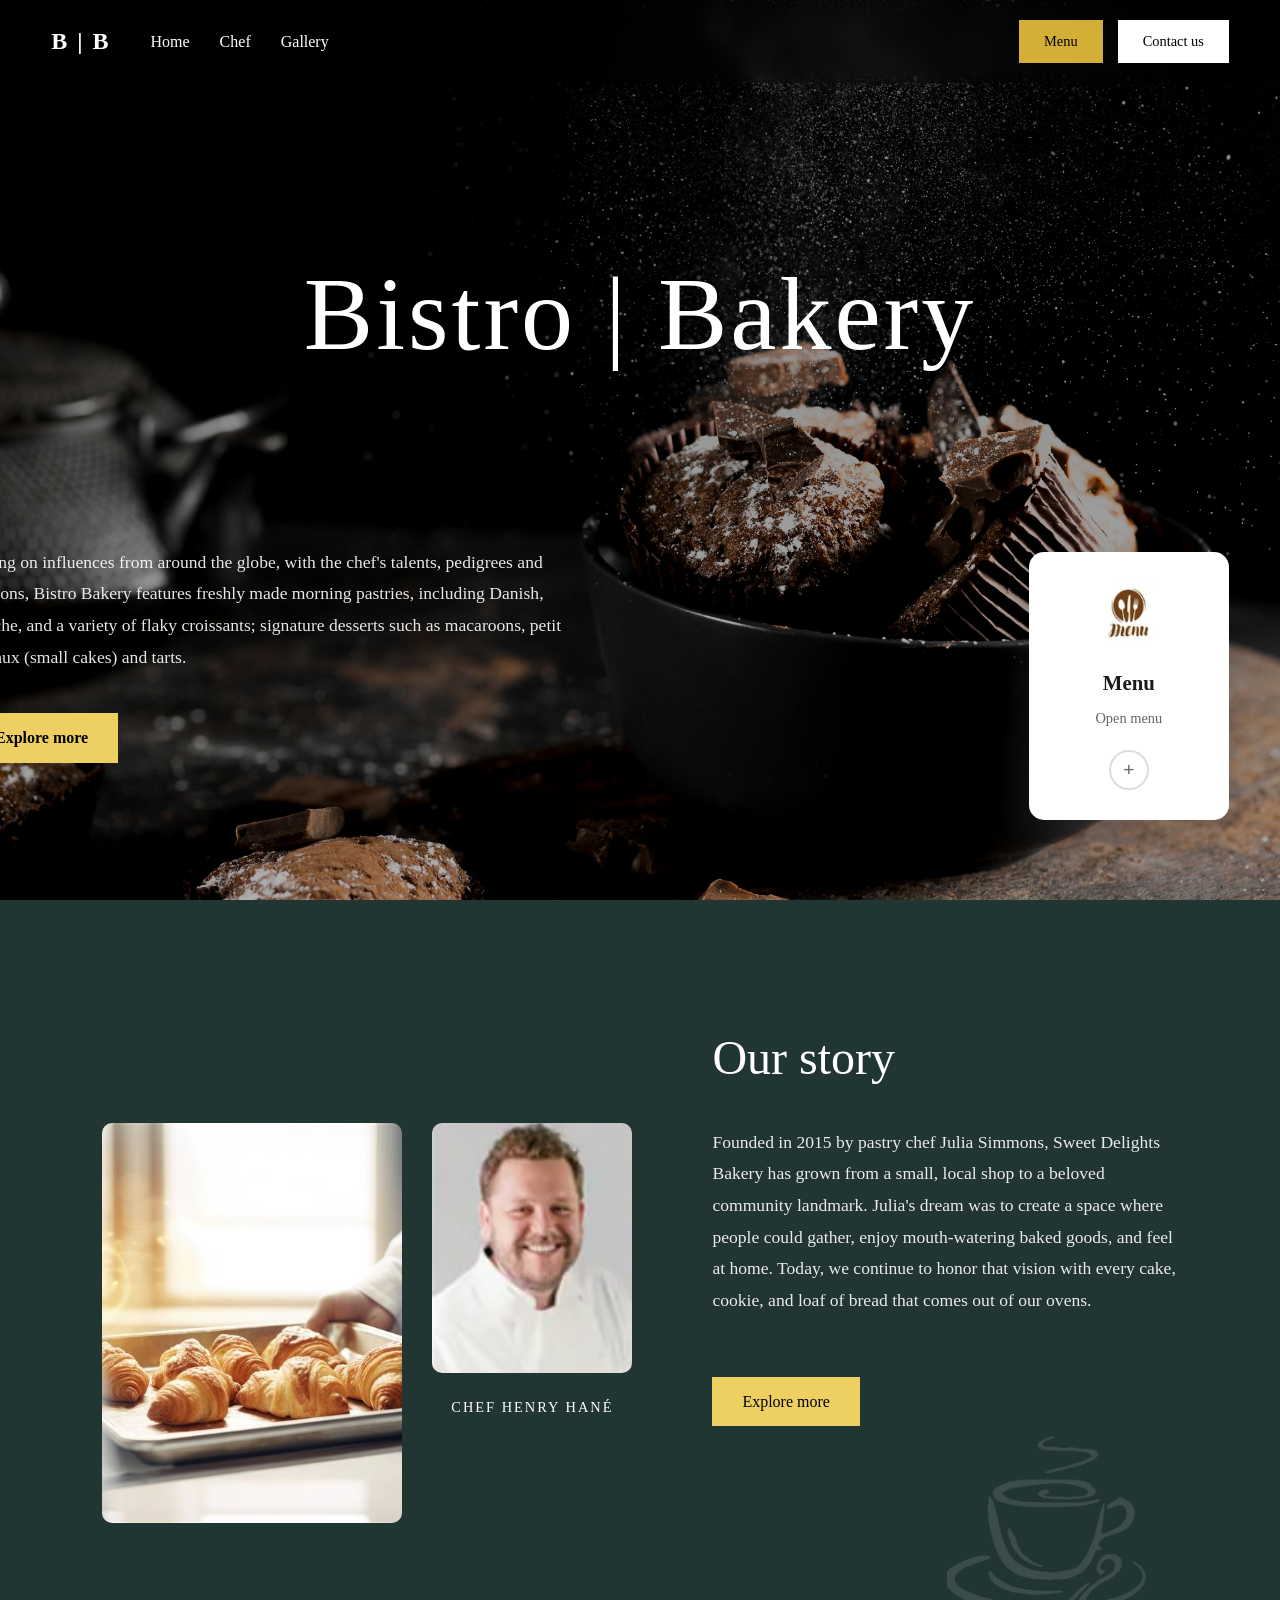
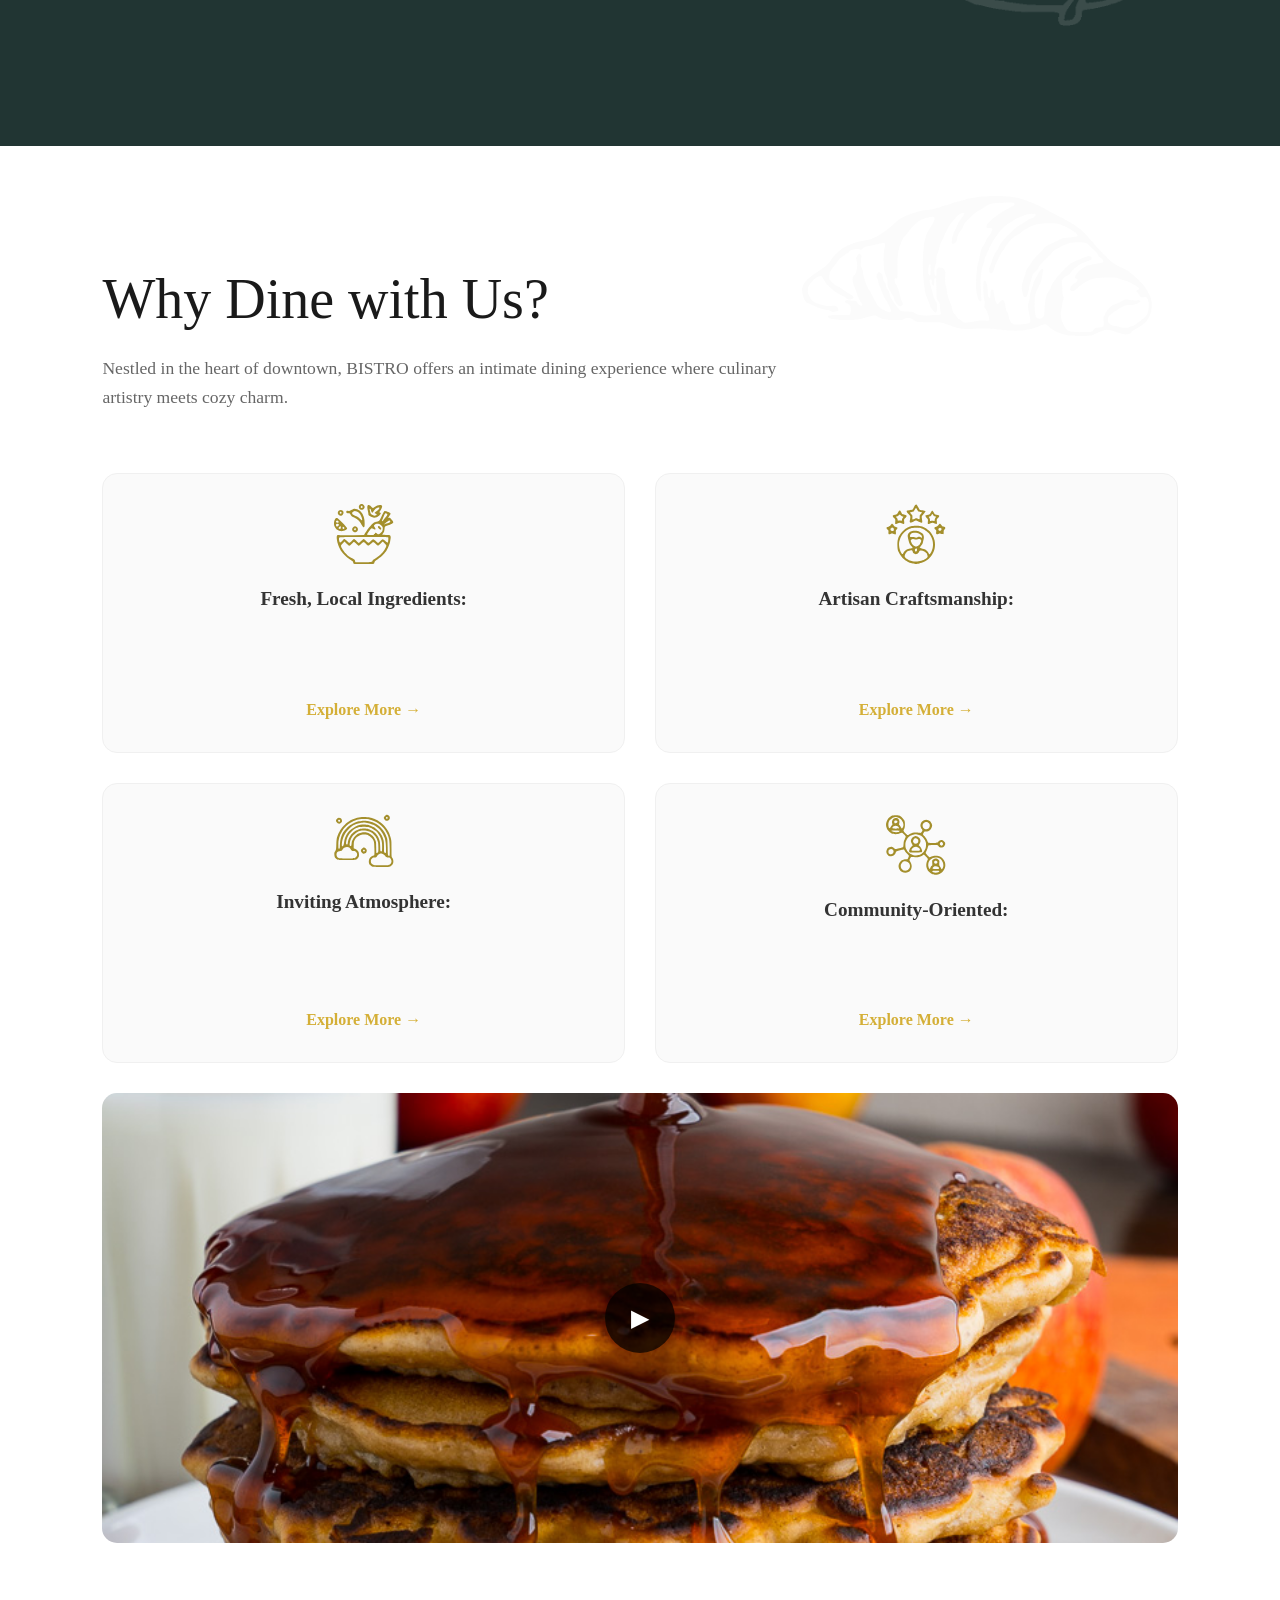
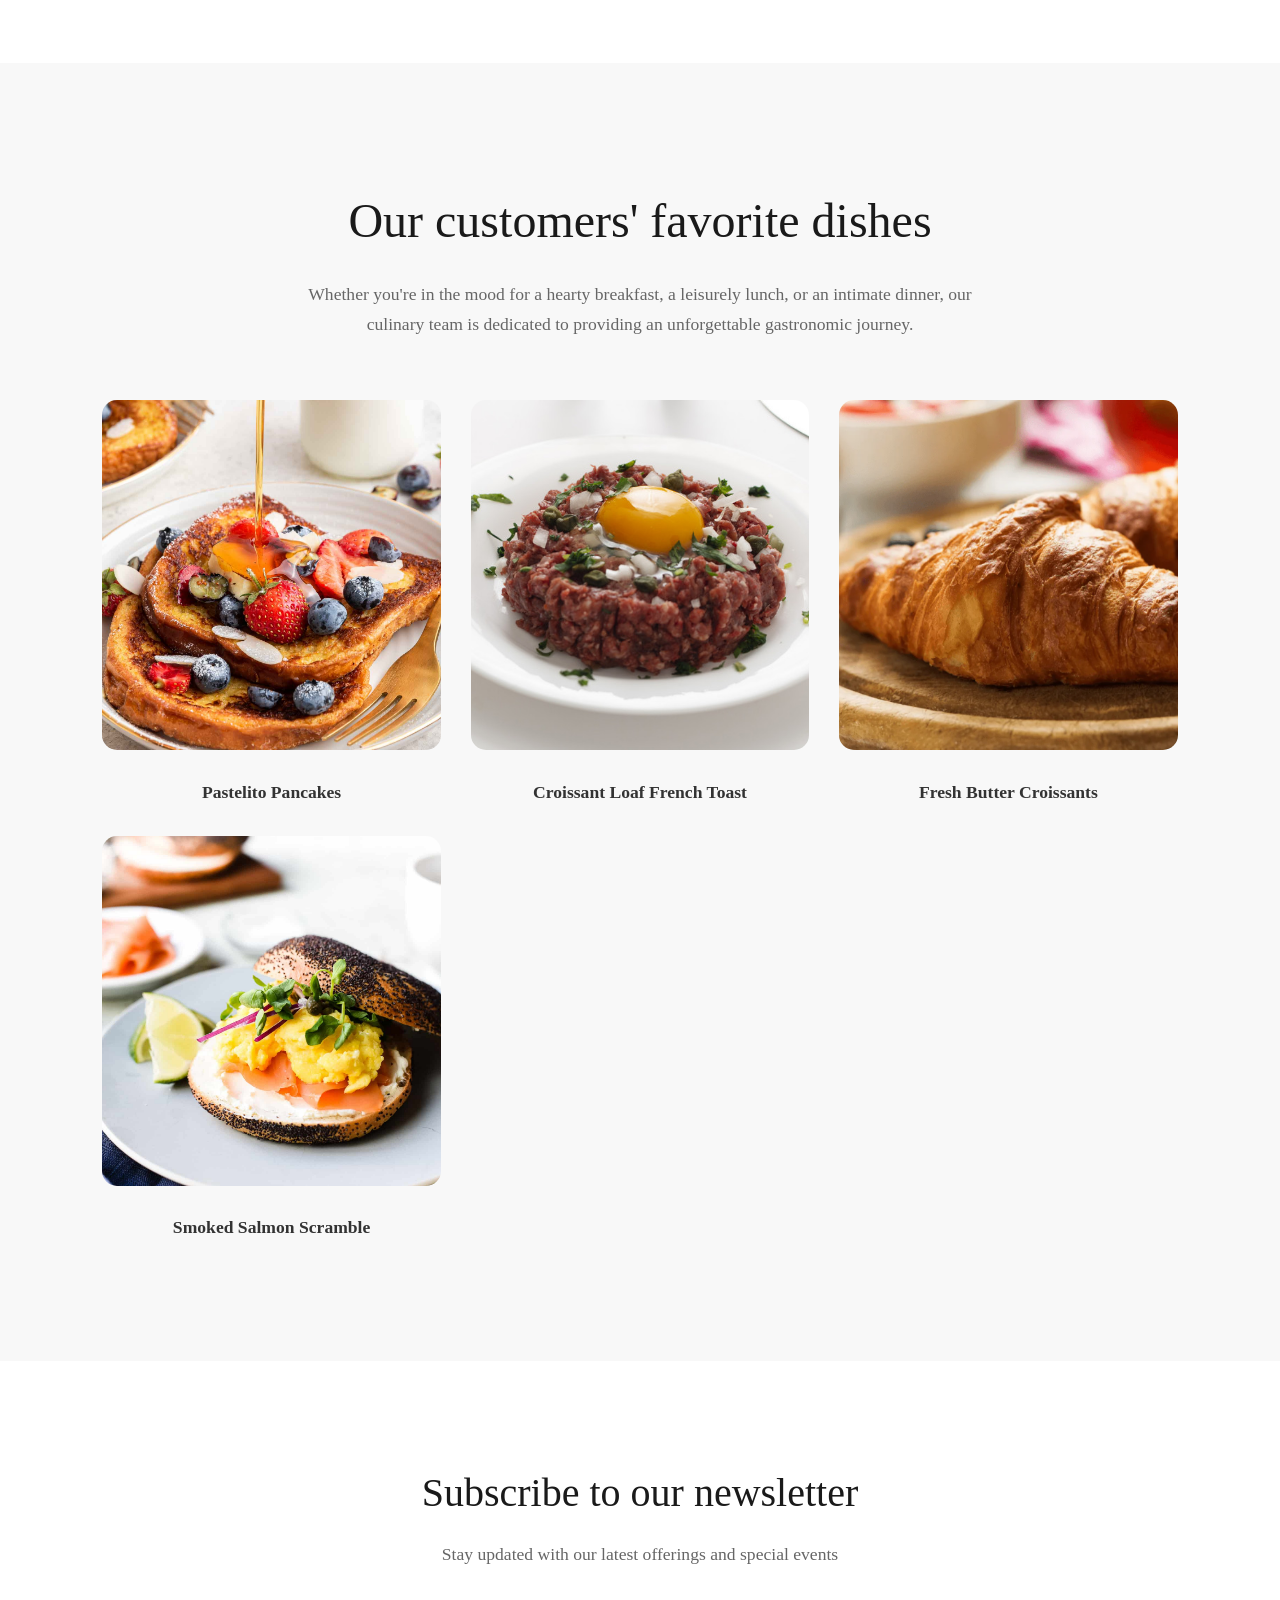
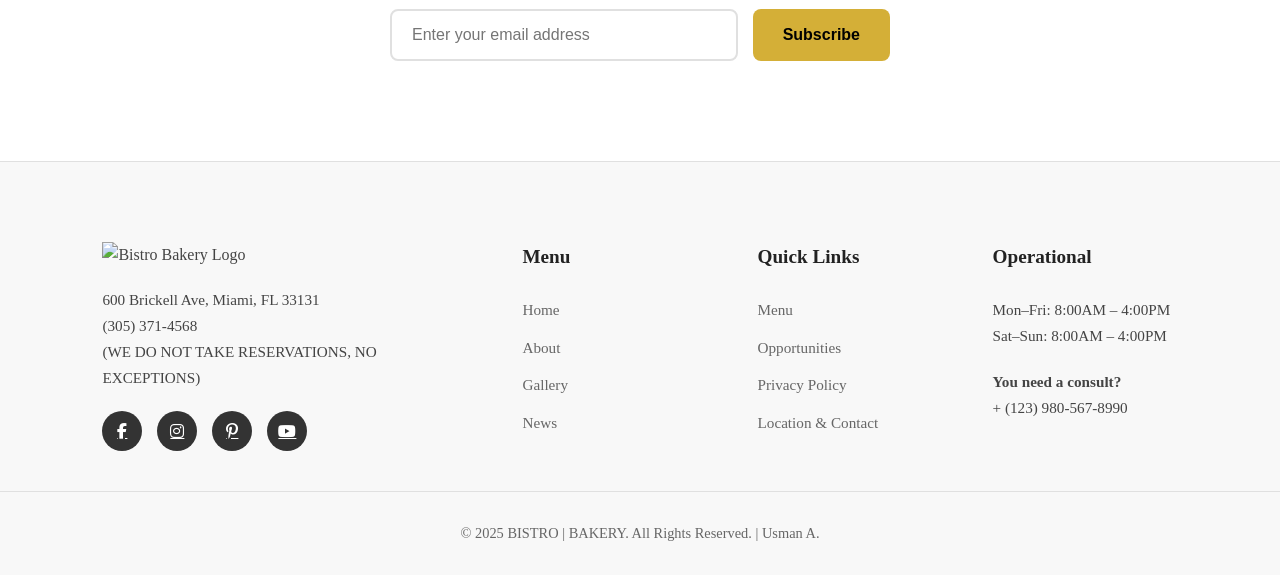
==== commit df89f38f: "eigenlijk heb ik basically alle feedback verwerkt van de site, alleen de responsiviteit nog niet" ====
--- a/index.html
+++ b/index.html
@@ -1,193 +1,198 @@
-<!DOCTYPE html> 
+<!DOCTYPE html>
 <html lang="en">
 <head>
+  <link rel="stylesheet" href="css/style.css">
   <link rel="stylesheet" href="https://cdnjs.cloudflare.com/ajax/libs/font-awesome/6.5.0/css/all.min.css">
-
   <meta charset="UTF-8">
   <meta name="viewport" content="width=device-width, initial-scale=1.0">
   <title>Bistro | Bakery</title>
-  <link rel="stylesheet" href="css/style.css">
+ 
 </head>
 <body>
-
-  <!-- NAVBAR -->
-  <nav class="navbar">
-    <div class="logo">Bistro</div>
-    <ul class="nav-links">
-      <li><a href="#">Home</a></li>
-      <li><a href="#">About</a></li>
-      <li><a href="#">Menu</a></li>
-      <li><a href="#">Contact</a></li>
-    </ul>
+  <nav class="navbar" id="navbar">
+    <div class="nav-left">
+      <div class="logo">B | B</div>
+      <ul class="nav-links">
+        <li><a href="#home">Home</a></li>
+        <li><a href="#chef">Chef</a></li>
+        <li><a href="#gallery">Gallery</a></li>
+      </ul>
+    </div>
     <div class="nav-buttons">
-      <a href="#" class="btn nav-btn yellow">Menu</a>
-      <a href="#" class="btn nav-btn primary">Contact us</a>
+      <a href="#menu" class="btn nav-btn yellow">Menu</a>
+      <a href="#contact" class="btn nav-btn primary">Contact us</a>
+    </div>
+    <div class="mobile-menu-toggle" onclick="toggleMobileMenu()">
+      <span></span>
+      <span></span>
+      <span></span>
     </div>
   </nav>
 
-  <!-- HERO SECTION -->
-  <header class="hero">
+  <div class="mobile-nav" id="mobileNav">
+    <div class="mobile-close" onclick="closeMobileMenu()">&times;</div>
+    <a href="#home" onclick="closeMobileMenu()">Home</a>
+    <a href="#chef" onclick="closeMobileMenu()">Chef</a>
+    <a href="#gallery" onclick="closeMobileMenu()">Gallery</a>
+    <a href="#menu" onclick="closeMobileMenu()">Menu</a>
+    <a href="#contact" onclick="closeMobileMenu()">Contact us</a>
+  </div>
+
+  <main>
+  <header class="hero" id="home">
+    <h1>Bistro | Bakery</h1>
     <div class="hero-content">
-      <h1>Bistro | Bakery</h1>
       <p>
-        Freshly baked pastries, artisanal breads and gourmet delights made with passion. 
-        Experience the perfect blend of traditional techniques and modern flavors in every bite.
+        Pulling on influences from around the globe, with the chef's talents, pedigrees and passions, 
+        Bistro Bakery features freshly made morning pastries, including Danish, brioche, and a variety 
+        of flaky croissants; signature desserts such as macaroons, petit gateaux (small cakes) and tarts.
       </p>
-      <a href="#" class="btn hero-cta">Explore Menu</a>
-    </div>
-    <div class="menu-card">
-      <img src="images/menu-icon.svg" alt="Menu logo">
-      <h3>Menu</h3>
-      <p>Appetizer • Wine</p>
-      <button class="view-btn">→</button>
+      <a href="#story" class="hero-cta">Explore more</a>
     </div>
   </header>
-
-  <!-- STORY SECTION -->
-  <section class="story">
-    <div class="story-images">
-      <img src="images/yummy.jpg" alt="Fresh croissants" class="story-main-img">
-      <div class="chef-section">
-        <img src="images/henry.png" alt="Chef Henry Hane" class="chef-img">
-        <p class="chef-name">CHEF HENRY HANÉ</p>
-      </div>
-    </div>
-    <div class="story-text">
-      <h2>Our story</h2>
-      <p>
-        Founded in 2015 by pastry chef Julia Simmons, Sweet Delights Bakery has grown 
-        from a small, local shop to a beloved community landmark. Julia’s dream was 
-        to create a space where people could gather, enjoy mouth-watering baked goods, 
-        and feel at home. Today, we continue to honor that vision with every cake, cookie, 
-        and loaf of bread that comes out of our ovens.
+</main>
+
+      <div class="menu-card">
+        <img src="images/menu.jpg" alt="Menu logo">
+        <h3>Menu</h3>
+        <p>Open menu</p>
+        <button class="view-btn">+</button>
+      </div>
+    </header>
+
+    <section class="story" id="story">
+      <div class="story-images">
+        <img src="images/yummy.jpg" alt="Fresh croissants" class="story-main-img">
+        <div class="chef-section" id="chef">
+          <img src="images/henry.png" alt="Chef Henry Hane" class="chef-img">
+          <p class="chef-name">CHEF HENRY HANÉ</p>
+        </div>
+      </div>
+      <div class="story-text">
+        <h2>Our story</h2>
+        <p>
+          Founded in 2015 by pastry chef Julia Simmons, Sweet Delights Bakery has grown 
+          from a small, local shop to a beloved community landmark. Julia's dream was 
+          to create a space where people could gather, enjoy mouth-watering baked goods, 
+          and feel at home. Today, we continue to honor that vision with every cake, cookie, 
+          and loaf of bread that comes out of our ovens.
+        </p>
+        <a href="#why" class="btn-outline">Explore more</a>
+        <img src="images/coffee.png" alt="Coffee cup decoration" class="story-decoration">
+      </div>
+    </section>
+
+    <section class="why" id="why">
+      <div class="why-header">
+        <h2>Why Dine with Us?</h2>
+        <p class="why-subtitle">
+          Nestled in the heart of downtown, BISTRO offers an intimate dining experience where culinary artistry meets cozy charm.
+        </p>
+      </div>
+
+      <img src="images/croissant.svg" alt="Croissant illustration" class="croissant-bg">
+
+      <div class="why-grid">
+        <div class="card">
+          <img src="images/food.svg" alt="Ingredients">
+          <h3>Fresh, Local Ingredients:</h3>
+          <p>Explore More →</p>
+        </div>
+
+        <div class="card">
+          <img src="images/person-stars.svg" alt="Craft">
+          <h3>Artisan Craftsmanship:</h3>
+          <p>Explore More →</p>
+        </div>
+
+        <div class="card">
+          <img src="images/rainbow.svg" alt="Atmosphere">
+          <h3>Inviting Atmosphere:</h3>
+          <p>Explore More →</p>
+        </div>
+
+        <div class="card">
+          <img src="images/people.svg" alt="Community">
+          <h3>Community-Oriented:</h3>
+          <p>Explore More →</p>
+        </div>
+
+        <div class="food-showcase">
+          <img src="images/syrup.jpg" alt="Bakery showcase">
+          <button class="play-button">▶</button>
+        </div>
+      </div>
+    </section>
+
+    <section class="dishes" id="gallery">
+      <h2>Our customers' favorite dishes</h2>
+      <p class="dishes-subtitle">
+        Whether you're in the mood for a hearty breakfast, a leisurely lunch, 
+        or an intimate dinner, our culinary team is dedicated to providing 
+        an unforgettable gastronomic journey.
       </p>
-      <a href="#" class="btn-outline">Explore more</a>
-      <img src="images/coffee.png" alt="Coffee cup decoration" class="story-decoration">
-    </div>
-  </section>
-
-<section class="why">
-  <div class="why-header">
-    <h2>Why Dine with Us?</h2>
-    <p class="why-subtitle">
-      Nestled in the heart of downtown, BISTRO offers an intimate dining experience where culinary artistry meets cozy charm.
-    </p>
-  </div>
-
-  <!-- Croissant decoratie -->
-  <img src="images/croissant.svg" alt="Croissant illustration" class="croissant-bg">
-
-  <div class="why-grid">
-    <!-- Card 1 -->
-    <div class="card">
-      <img src="images/food.svg" alt="Ingredients">
-      <h3>Fresh, Local Ingredients:</h3>
-      <p>Explore More →</p>
-    </div>
-
-    <!-- Card 2 -->
-    <div class="card">
-      <img src="images/person-stars.svg" alt="Craft">
-      <h3>Artisan Craftsmanship:</h3>
-      <p>Explore More →</p>
-    </div>
-
-    <!-- Card 3 -->
-    <div class="card">
-      <img src="images/rainbow.svg" alt="Atmosphere">
-      <h3>Inviting Atmosphere:</h3>
-      <p>Explore More →</p>
-    </div>
-
-    <!-- Card 4 -->
-    <div class="card">
-      <img src="images/people.svg" alt="Community">
-      <h3>Community-Oriented:</h3>
-      <p>Explore More →</p>
-    </div>
-
-    <!-- Pancake Showcase -->
-    <div class="food-showcase">
-      <img src="images/syrup.jpg" alt="Bakery video preview">
-      <button class="play-button">▶</button>
-    </div>
-  </div>
-</section>
-
-
-  
-
-  <
-  <section class="dishes">
-    <h2>Our customers' favorite dishes</h2>
-    <p class="dishes-subtitle">
-      Whether you're in the mood for a hearty breakfast, a leisurely lunch, 
-      or an intimate dinner, our culinary team is dedicated to providing 
-      an unforgettable gastronomic journey.
-    </p>
-    <div class="dishes-list">
-      <div class="dish-card">
-        <img src="images/pancakes.jpg" alt="Pastelito Pancakes">
-        <p>Pastelito Pancakes</p>
-      </div>
-      <div class="dish-card">
-        <img src="images/file.jpg" alt="Croissant Loaf French Toast">
-        <p>Croissant Loaf French Toast</p>
-      </div>
-      <div class="dish-card">
-        <img src="images/croissantjes.webp" alt="Croissant Loaf French Toast">
-        <p>Croissant Loaf French Toast</p>
-      </div>
-      <div class="dish-card">
-        <img src="images/bagel.jpg" alt="Smoked Salmon Scramble">
-        <p>Smoked Salmon Scramble</p>
-      </div>
-    </div>
-  </section>
-
-  <!-- NEWSLETTER -->
-  <section class="newsletter">
-    <h2>Subscribe to our newsletter</h2>
-    <p>Stay updated with our latest offerings and special events</p>
-    <form>
-      <input type="email" placeholder="Enter your email address" required>
-      <button type="submit" class="btn">Subscribe</button>
-    </form>
-  </section>
-
-    <!-- FOOTER -->
-  <footer class="footer">
-    <div class="footer-column">
-      <img src="images/logo-footer.png" alt="Bistro Bakery Logo" class="footer-logo">
+      <div class="dishes-list">
+        <div class="dish-card">
+          <img src="images/pancakes.jpg" alt="Pastelito Pancakes">
+          <p>Pastelito Pancakes</p>
+        </div>
+        <div class="dish-card">
+          <img src="images/file.jpg" alt="French Toast">
+          <p>Croissant Loaf French Toast</p>
+        </div>
+        <div class="dish-card">
+          <img src="images/croissantjes.webp" alt="Croissants">
+          <p>Fresh Butter Croissants</p>
+        </div>
+        <div class="dish-card">
+          <img src="images/bagel.jpg" alt="Smoked Salmon">
+          <p>Smoked Salmon Scramble</p>
+        </div>
+      </div>
+    </section>
+
+    <section class="newsletter">
+      <h2>Subscribe to our newsletter</h2>
+      <p>Stay updated with our latest offerings and special events</p>
+      <form>
+        <input type="email" placeholder="Enter your email address" required>
+        <button type="submit">Subscribe</button>
+      </form>
+    </section>
+  </main>
+
+  <footer class="footer" id="contact">
+    <div class="footer-column">
+      <img src="https://via.placeholder.com/100x50/333333/ffffff?text=B|B" alt="Bistro Bakery Logo" class="footer-logo">
       <p>600 Brickell Ave, Miami, FL 33131<br>
          (305) 371-4568<br>
          (WE DO NOT TAKE RESERVATIONS, NO EXCEPTIONS)
       </p>
-       <div class="socials">
-    <a href="#"><i class="fab fa-facebook-f"></i></a>
-    <a href="#"><i class="fab fa-instagram"></i></a>
-    <a href="#"><i class="fab fa-pinterest-p"></i></a>
-    <a href="#"><i class="fab fa-youtube"></i></a>
-  </div>
+      <div class="socials">
+        <a href="#"><i class="fab fa-facebook-f"></i></a>
+        <a href="#"><i class="fab fa-instagram"></i></a>
+        <a href="#"><i class="fab fa-pinterest-p"></i></a>
+        <a href="#"><i class="fab fa-youtube"></i></a>
+      </div>
     </div>
 
     <div class="footer-column">
       <h3>Menu</h3>
       <ul>
-        <li><a href="#">Home</a></li>
-        <li><a href="#">About</a></li>
-        <li><a href="#">Gallery</a></li>
-        <li><a href="#">News</a></li>
+        <li><a href="#home">Home</a></li>
+        <li><a href="#story">About</a></li>
+        <li><a href="#gallery">Gallery</a></li>
+        <li><a href="#news">News</a></li>
       </ul>
     </div>
 
     <div class="footer-column">
       <h3>Quick Links</h3>
       <ul>
-        <li><a href="#">Menu</a></li>
-        <li><a href="#">Opportunities</a></li>
-        <li><a href="#">Privacy Policy</a></li>
-        <li><a href="#">Location & Contact</a></li>
+        <li><a href="#menu">Menu</a></li>
+        <li><a href="#opportunities">Opportunities</a></li>
+        <li><a href="#privacy">Privacy Policy</a></li>
+        <li><a href="#contact">Location & Contact</a></li>
       </ul>
     </div>
 
@@ -204,6 +209,6 @@
     <p>&copy; 2025 BISTRO | BAKERY. All Rights Reserved. | Usman A.</p>
   </div>
 
-
+<script src="js/script.js"></script>
 </body>
-</html>
+</html>
--- a/css/style.css
+++ b/css/style.css
@@ -1,663 +1,805 @@
-:root {
-  --yellow: #d4af37;
+ :root {
+      --yellow: #d4af37;
+      --dark-green: #213533;
+      --light-gray: #f8f8f8;
+    }
+
+    * {
+      margin: 0;
+      padding: 0;
+      box-sizing: border-box;
+    }
+
+    body {
+      font-family: 'Georgia', serif;
+      color: #1a1a1a;
+      line-height: 1.6;
+      background: #fff;
+      overflow-x: hidden;
+    }
+
+  
+    .navbar {
+      position: fixed;
+      top: 0;
+      left: 0;
+      width: 100%;
+      padding: 20px 4%;
+      display: flex;
+      justify-content: space-between;
+      align-items: center;
+      z-index: 1000;
+      background: rgba(0, 0, 0, 0.3);
+      backdrop-filter: blur(10px);
+      transition: all 0.3s ease;
+    }
+
+    .navbar.scrolled {
+      background: rgba(0, 0, 0, 0.9);
+      padding: 15px 4%;
+    }
+
+    .nav-left {
+      display: flex;
+      align-items: center;
+      gap: 40px;
+    }
+
+    .navbar .logo {
+      font-size: 1.5rem;
+      font-weight: 600;
+      color: #fff;
+      letter-spacing: 2px;
+    }
+
+    .nav-links {
+      display: flex;
+      gap: 30px;
+      list-style: none;
+    }
+
+    .nav-links a {
+      color: #fff;
+      text-decoration: none;
+      font-size: 1rem;
+      font-weight: 400;
+      transition: color 0.3s ease;
+    }
+
+    .nav-links a:hover {
+      color: var(--yellow);
+    }
+
+    .nav-buttons {
+      display: flex;
+      gap: 15px;
+      align-items: center;
+    }
+
+    .nav-btn {
+      padding: 10px 25px;
+      font-weight: 500;
+      text-decoration: none;
+      font-size: 0.9rem;
+      transition: all 0.3s ease;
+      border: none;
+      cursor: pointer;
+    }
+
+    .nav-btn.yellow {
+      background: var(--yellow);
+      color: #000;
+    }
+
+    .nav-btn.yellow:hover {
+     background: #eecf61;
+      transform: translateY(-2px);
+    }
+
+    .nav-btn.primary {
+      background: #fff;
+      color: #000;
+    }
+
+    .nav-btn.primary:hover {
+      background: #f1f1f1;
+      transform: translateY(-2px);
+    }
+
+
+    .hero {
+      min-height: 100vh;
+      background: linear-gradient(rgba(0,0,0,0.5), rgba(0,0,0,0.3)), 
+                  url('../images/juist.jpg') center/cover no-repeat;
+      display: flex;
+      flex-direction: column;
+      align-items: center;
+      justify-content: center;
+      padding: 120px 4% 0;
+      color: #fff;
+      position: relative;
+      text-align: center;
+    }
+
+    .hero h1 {
+      font-size: 4.5rem;
+      font-weight: 300;
+      margin-bottom: 40px;
+      line-height: 1.1;
+      letter-spacing: 3px;
+    }
+
+.hero {
+  text-align: center; 
 }
 
-/* RESET */
-* {
-  margin: 0;
-  padding: 0;
-  box-sizing: border-box;
+.hero h1 {
+  font-size: 6.5rem;
+  margin-bottom: 125px;
 }
 
-/* BASE */
-body {
-  font-family: 'Georgia', serif;
-  color: #1a1a1a;
-  line-height: 1.6;
-  background: #fff;
+.hero-content {
+  max-width: 600px;
+  margin-top: 50px;
+  text-align: left; 
+  margin-left: -750px; 
+  padding-left: 0;
 }
 
-/* NAVBAR */
-.navbar {
-  position: absolute;
-  top: 0;
-  left: 0;
-  width: 100%;
-  padding: 20px 8%;
-  display: flex;
-  justify-content: space-between;
-  align-items: center;
-  z-index: 1000;
-  color: #fff;
+.hero-content p {
+  font-size: 1.1rem;
+  line-height: 1.8;
+  margin-bottom: 40px;
+  opacity: 0.9;
+  text-align: left;
 }
 
-.navbar .logo {
-  font-size: 1.3rem;
-  font-weight: bold;
+.hero-cta {
+  background: #eecf61;
+  color: #000;
+  padding: 12px 30px;
+  font-weight: 600;
+  font-size: 1rem;
+  text-decoration: none;
+  transition: all 0.3s ease;
+  display: inline-block;
 }
 
-.nav-links {
-  display: flex;
-  gap: 30px;
-  list-style: none;
+.hero-cta:hover {
+  background: #f1d15d;
+  transform: translateY(-3px);
+  box-shadow: 0 8px 20px rgba(212, 175, 55, 0.3);
 }
 
-.nav-links a {
-  color: #fff;
-  text-decoration: none;
-  font-size: 0.95rem;
+
+    .menu-card {
+      position: absolute;
+      bottom: 80px;
+      right: 4%;
+      background: #fff;
+      color: #1a1a1a;
+      padding: 30px 25px;
+      border-radius: 15px;
+      text-align: center;
+      box-shadow: 0 15px 40px rgba(0,0,0,0.2);
+      width: 200px;
+      transition: transform 0.3s ease;
+    }
+
+    .menu-card:hover {
+      transform: translateY(-10px);
+    }
+
+    .menu-card img {
+      width: 60px;
+      margin-bottom: 15px;
+    }
+
+    .menu-card h3 {
+      font-size: 1.3rem;
+      margin-bottom: 8px;
+      font-weight: 600;
+    }
+
+    .menu-card p {
+      font-size: 0.9rem;
+      margin-bottom: 20px;
+      color: #666;
+    }
+
+    .view-btn {
+      background: transparent;
+      border: 2px solid #ddd;
+      border-radius: 50%;
+      width: 40px;
+      height: 40px;
+      cursor: pointer;
+      font-size: 1.2rem;
+      color: #666;
+      transition: all 0.3s ease;
+      display: flex;
+      align-items: center;
+      justify-content: center;
+      margin: 0 auto;
+    }
+
+    .view-btn:hover {
+      border-color: var(--yellow);
+      color: var(--yellow);
+      transform: scale(1.1);
+    }
+
+    
+    main {
+      padding-top: 0;
+    }
+
+
+    .story {
+      display: flex;
+      align-items: center;
+      justify-content: space-between;
+      padding: 120px 8%;
+      background: var(--dark-green);
+      color: #fff;
+      gap: 80px;
+    }
+
+    .story-images {
+      display: flex;
+      gap: 30px;
+      align-items: flex-start;
+    }
+
+    .story-main-img {
+      width: 300px;
+      height: 400px;
+      object-fit: cover;
+      border-radius: 10px;
+    }
+
+    .chef-section {
+      text-align: center;
+    }
+
+    .chef-img {
+      width: 200px;
+      height: 250px;
+      object-fit: cover;
+      border-radius: 10px;
+      margin-bottom: 15px;
+    }
+
+    .chef-name {
+      font-size: 0.9rem;
+      letter-spacing: 2px;
+      text-transform: uppercase;
+      font-weight: 400;
+    }
+
+    .story-text {
+      flex: 1;
+      max-width: 500px;
+    }
+
+    .story-text h2 {
+      font-size: 3rem;
+      margin-bottom: 30px;
+      font-weight: 300;
+    }
+
+    .story-text p {
+      font-size: 1.1rem;
+      line-height: 1.8;
+      margin-bottom: 40px;
+      opacity: 0.9;
+    }
+
+  .btn-outline {
+  display: inline-block;
+  padding: 12px 30px;
+  background: #eecf61; 
+  color: #000; 
+  text-decoration: none; 
+  transition: all 0.3s ease;
+  font-weight: 500;
+  margin-top: 20px; 
+  
 }
 
-/* NAV BUTTONS */
-.nav-buttons {
-  display: flex;
-  gap: 15px;
-  align-items: center;
+.btn-outline:hover {
+  background: #e0bb33;
+  transform: translateY(-3px);
+  box-shadow: 0 6px 15px rgba(212, 175, 55, 0.3);
 }
 
-/* algemene .btn (gebruik voor CTA's) */
-.btn {
-  padding: 10px 20px;
-  border: none;
-  background: var(--yellow);
-  color: #1a1a1a;
-  text-decoration: none;
-  font-size: 0.9rem;
-  cursor: pointer;
-  border-radius: 4px;
-  transition: all 0.25s ease;
+.story-decoration {
+  display: inline-block;
+  margin-left: 235px; 
+  vertical-align: middle; 
+  max-height: 200px; 
+   opacity: 0.15;
 }
-
-.btn:hover {
-  background: #b8941f;
-}
-
-/* nav-btn standaard (transparant) */
-.nav-btn {
-  border: 1px solid #fff;
-  background: transparent;
-  color: #fff;
-  padding: 8px 16px;
-  border-radius: 6px;
-  text-decoration: none;
-  font-size: 0.95rem;
-}
-
-/* GELE MENU KNOP */
-.nav-btn.yellow {
-  background: var(--yellow);
-  color: #1a1a1a;
-  border: none;
-}
-
-.nav-btn.yellow:hover {
-  background: #dcbf3a;
-}
-
-/* primary knop */
-.nav-btn.primary {
-  background: #fff;
-  color: #1a1a1a;
-  border: none;
-}
-
-/* HERO */
-.hero {
-  min-height: 100vh;
-  background: linear-gradient(rgba(0,0,0,0.55), rgba(0,0,0,0.35)), 
-              url('../images/juist.jpg') center/cover no-repeat;
-  display: flex;
-  align-items: center;
-  justify-content: space-between;
-  padding: 0 8%;
-  color: #fff;
-  position: relative;
-  flex-wrap: wrap;
-}
-
-/* --- HIER: hero-content iets naar links en TITEL GECENTREERD --- */
-.hero-content {
-  max-width: 550px;
-  flex: 1 1 400px;
-  text-align: center;     /* titel en tekst gecentreerd */
-  margin-left: -60px;     /* schuif hero-block iets naar links (zoals design) */
-}
-
-/* Title centered explicitly */
-.hero-content h1 {
-  font-size: 4rem;
-  margin-bottom: 20px;
-  text-align: center;     /* extra zekerheid: titel gecentreerd */
-}
-
-/* korte paragraaf zoals in design */
-.hero-content p {
-  margin-bottom: 26px;
-  opacity: 0.95;
-  max-width: 460px;
-  margin-left: auto;
-  margin-right: auto;
-}
-
-/* hero call-to-action */
-.hero-cta {
-  background: var(--yellow);
-  color: #1a1a1a;
-  padding: 10px 22px;
-  border-radius: 6px;
-  font-weight: 600;
-  text-decoration: none;
-}
-
-/* MENU CARD rechts */
-.menu-card {
-  background: #fff;
-  color: #1a1a1a;
-  padding: 25px;
-  border-radius: 12px;
-  text-align: center;
-  box-shadow: 0 8px 20px rgba(0,0,0,0.15);
-  flex: 0 0 280px;
-  max-width: 280px;
-  margin-left: 20px;
-}
-
-.menu-card img {
-  width: 60px;
-  margin-bottom: 12px;
-}
-
-.menu-card h3 {
-  font-size: 1.25rem;
-  margin-bottom: 6px;
-}
-
-.menu-card p {
-  font-size: 0.95rem;
-  margin-bottom: 12px;
-  color: #333;
-}
-
-.view-btn {
-  margin-top: 6px;
-  background: var(--yellow);
-  border: none;
-  border-radius: 50%;
-  width: 40px;
-  height: 40px;
-  cursor: pointer;
-}
-
-/* STORY */
-.story {
-  display: flex;
-  align-items: center;
-  justify-content: space-between;
-  padding: 100px 8%;
-  background: #2d3a36;
-  color: #fff;
-  gap: 60px;
-  flex-wrap: wrap;
-}
-
-.story-images {
-  display: flex;
-  flex-direction: row;
-  align-items: center;
-  gap: 20px;
-}
-
-.story-main-img {
-  width: 270px;          
-  height: 350px;       
-  object-fit: contain;   
-  border-radius: 2px;
-  display: block;
-}
-.chef-section {
-  text-align: center;
-}
-.chef-img {
-  width: 180px;
-  height: auto;
-  border-radius: 2px;
-  display: block;
-  margin: 0 auto 8px;
-}
-
-.chef-name {
-  font-family: Cambria, Cochin, Georgia, Times, 'Times New Roman', serif;
-  text-transform: uppercase;
-  font-size: 0.85rem;
-  letter-spacing: 1px;
-}
-
-.story-text {
-  max-width: 500px;
-  flex: 1 1 400px;
-}
-
-.story-text h2 {
-  font-size: 2.5rem;
-  margin-bottom: 20px;
-}
-.story-text p {
-  margin-bottom: 25px;
-  line-height: 1.6;
-}
-
-.story-text .btn-outline {
-  display: inline-block;
-  margin-bottom: 40px;
-  padding: 12px 30px;
-  border: 1px solid #fff;
-  color: #fff;
-  text-decoration: none;
-  border-radius: 4px;
-  transition: all 0.3s ease;
-}
-
-.story-text .btn-outline:hover {
-  background: #fff;
-  color: #2d3a36;
-}
-
-.story-decoration {
-  width: 220px;
-  opacity: 0.4;
-  display: block;
-  margin-left: auto; 
-}
-
-/* WHY SECTION */
-.why {
-  padding: 80px 8%;
-  background: #fff;
-  position: relative;
-  overflow: hidden;
-}
-
-.why-header {
-  margin-bottom: 40px;
-  position: relative;
-  text-align: left;
-  z-index: 2;
-}
-
-.why-header h2 {
-  font-size: 3rem;
-  margin-bottom: 12px;
-  font-weight: 700;
-  position: relative;
-  z-index: 3;
-}
-
-.why-subtitle {
-  font-size: 1rem;
-  color: #555;
-  max-width: 600px;
-  line-height: 1.6;
-  position: relative;
-  z-index: 3;
-}
-
-/* Croissant achter titel */
-.croissant-bg {
-  position: absolute;
-margin-top: -200px;
-  left: 65%;
-  transform: translateX(-50%);
-  width: 300px;
-  opacity: 0.35;
-  z-index: 1;
-  pointer-events: none;
-}
-
-/* Grid: 4 cards + pancake image */
-.why-grid {
-  display: grid;
-  grid-template-columns: repeat(5, 1fr);
-  gap: 25px;
-  align-items: stretch;
-}
-
-/* Cards */
-/* Cards compacter + explore more onderaan */
-.card {
-  background: #fafafa;
-  border: 1px solid #e5e5e5;
-  border-radius: 10px;
-  padding: 25px 20px;
-  text-align: center;
-  box-shadow: 0 4px 10px rgba(0,0,0,0.05);
-  transition: transform 0.25s ease;
-
-  display: flex;              /* flexbox zodat we content kunnen duwen */
-  flex-direction: column;
-  justify-content: space-between; /* duwt Explore More naar onder */
-  min-height: 280px;          /* minder groot dan eerst */
-  max-height: 320px;          /* voorkom te hoge cards */
-}
-
-/* Card icons groter */
-.card img {
-  width: 60px;          /* was 45px → groter */
-  margin-bottom: 18px;
-}
-
-/* Card titles en tekst dikker */
-.card h3 {
-  font-size: 1.1rem;
-  font-weight: 700;     /* dikker */
-  margin-bottom: 14px;
-}
-
-.card p {
-  color: #333;
-  font-size: 1rem;
-  font-weight: 600;     /* dikker */
-  margin-top: auto;
-}
-
-/* Syrup image iets naar boven */
-.food-showcase img {
-  width: 100%;
-  height: 100%;
-  border-radius: 10px;
-  object-fit: cover;
-  min-height: 420px;
-  object-position: center top; /* focus iets meer bovenaan */
-}
-
-.food-showcase {
-  position: relative;
-  border-radius: 10px;
-  overflow: hidden;
-  min-height: 420px;
-}
-
-
-.food-showcase img {
-  width: 100%;
-  height: 100%;
-  border-radius: 10px;
-  object-fit: cover;
-}
-
-.play-button {
-  position: absolute;
-  top: 50%;
-  left: 50%;
-  transform: translate(-50%,-50%);
-  background: rgba(0,0,0,0.6);
-  border: none;
-  border-radius: 50%;
-  width: 60px;
-  height: 60px;
-  font-size: 1.2rem;
-  color: #fff;
-  cursor: pointer;
-}
-
-/* Responsive */
-@media (max-width: 1100px) {
-  .why-grid {
-    grid-template-columns: repeat(2, 1fr);
-  }
-  .food-showcase {
-    grid-column: span 2;
-  }
-}
-
-@media (max-width: 768px) {
-  .croissant-bg {
-    display: none;
-  }
-  .why-grid {
-    grid-template-columns: 1fr;
-  }
-  .food-showcase {
-    grid-column: span 1;
-  }
-}
-
-
-
-
-/* DISHES */
-.dishes {
-  padding: 100px 8%;
-  text-align: center;
-  background: #fff;
-}
-
-.dishes h2 {
-  font-size: 2rem;
-  margin-bottom: 15px;
-}
-
-.dishes-subtitle {
-  max-width: 600px;
-  margin: 0 auto 50px;
-  color: #666;
-}
-
-.dishes-list {
-  display: grid;
-  grid-template-columns: repeat(auto-fit, minmax(220px, 1fr));
-  gap: 25px;
-}
-
-.dish-card {
-  text-align: center;
-}
-
-.dish-card img {
-  width: 100%;
-  height: 420px;
-  object-fit: cover;
-  border-radius: 8px;
-  margin-bottom: 12px;
-  display: block;
-}
-
-.dish-card p {
-  font-weight: bold;
-}
-
-/* NEWSLETTER */
-.newsletter {
-  padding: 100px 8%;
-  text-align: center;
-  background: #fafafa;
-}
-
-.newsletter h2 {
-  font-size: 2rem;
-  margin-bottom: 10px;
-}
-
-.newsletter p {
-  margin-bottom: 25px;
-  color: #555;
-}
-
-.newsletter form {
-  display: flex;
-  justify-content: center;
-  gap: 10px;
-  flex-wrap: wrap;
-}
-
-.newsletter input {
-  padding: 12px;
-  width: 300px;
-  border: 1px solid #ccc;
-  border-radius: 4px;
-}
-
-.newsletter button {
-  padding: 12px 25px;
-  border: none;
-  background: var(--yellow);
-  color: #1a1a1a;
-  font-weight: bold;
-  border-radius: 4px;
-  cursor: pointer;
-}
-
-/* FOOTER */
-.footer {
-  display: grid;
-  grid-template-columns: repeat(4, 1fr);
-  gap: 40px;
-  padding: 60px 8% 30px;
-  background: #fafafa;
-  border-top: 1px solid #e0e0e0;
-  color: #444;
-}
-
-.footer-column h3 {
-  font-size: 1rem;
-  margin-bottom: 15px;
-  font-weight: 600;
-  color: #111;
-}
-
-.footer-column p {
-  font-size: 0.9rem;
-  margin-bottom: 12px;
-  line-height: 1.6;
-}
-
-.footer-column ul {
-  list-style: none;
-  padding: 0;
-}
-
-.footer-column ul li {
-  margin-bottom: 8px;
-}
-
-.footer-column ul a {
-  text-decoration: none;
-  color: #555;
-  font-size: 0.9rem;
-}
-
-.footer-column ul a:hover {
-  text-decoration: underline;
-}
-
-.footer-logo {
-  width: 80px;
-  margin-bottom: 15px;
-}
-
-.socials {
-  display: flex;
-  gap: 10px;
-  margin-top: 10px;
-}
-
-.socials img {
-  width: 22px;
-  height: 22px;
-  display: block;
-  background-color: #000;
-}
-
-/* Footer bottom */
-.footer-bottom {
-  text-align: center;
-  padding: 20px 8%;
-  background: #fafafa;
-  border-top: 1px solid #e0e0e0;
-  font-size: 0.85rem;
-  color: #666;
-}
-
-/* Responsive footer */
-@media (max-width: 900px) {
-  .footer {
-    grid-template-columns: 1fr 1fr;
-  }
-}
-@media (max-width: 600px) {
-  .footer {
-    grid-template-columns: 1fr;
-    text-align: center;
-  }
-  .socials {
-    justify-content: center;
-  }
-}
-
-/* RESPONSIVE */
-@media (max-width: 1200px) {
-  .why-header h2 { font-size: 2.6rem; }
-  .why .food-showcase { flex: 0 0 320px; max-width: 320px; }
-  .why .food-showcase img { height: 480px; }
-}
-
-@media (max-width: 1024px) {
-  .hero {
-    flex-direction: column;
-    text-align: center;
-    gap: 30px;
-    padding: 60px 5%;
-  }
-
-  .story {
-    flex-direction: column;
-    text-align: center;
-  }
-
-  .story-images {
-    justify-content: center;
-  }
-
-  .story-text {
-    text-align: center;
-  }
-}
-
-@media (max-width: 900px) {
-  .why-grid {
-    grid-template-columns: repeat(2, 1fr);
-  }
-
-  .croissant-bg {
-    width: 180px;
-    top: 10px;
-  }
-}
-
-@media (max-width: 768px) {
-  .navbar {
-    flex-direction: column;
-    gap: 15px;
-    background: rgba(0,0,0,0.6);
-    position: relative;
-  }
-
-  .nav-links {
-    flex-wrap: wrap;
-    justify-content: center;
-  }
-
-  .hero-content h1 {
-    font-size: 2.5rem;
-  }
-
-  .story-main-img {
-    width: 200px;
-    height: auto;
-  }
-
-  .chef-img {
-    width: 140px;
-  }
-
-
-}
+   
+    .why {
+      padding: 120px 8%;
+      background: #fff;
+      position: relative;
+    }
+
+    .why-header {
+      margin-bottom: 60px;
+    }
+
+    .why-header h2 {
+      font-size: 3.5rem;
+      margin-bottom: 20px;
+      font-weight: 300;
+      line-height: 1.2;
+    }
+
+    .why-subtitle {
+      font-size: 1.1rem;
+      color: #666;
+      max-width: 700px;
+      line-height: 1.7;
+    }
+
+    .croissant-bg {
+      position: absolute;
+      top: 50px;
+      right: 10%;
+      width: 350px;
+      opacity: 0.1;
+      z-index: 1;
+    }
+
+    .why-grid {
+      display: grid;
+      grid-template-columns: repeat(4, 1fr) 350px;
+      gap: 30px;
+      align-items: start;
+    }
+
+    .card {
+      background: #fafafa;
+      border: 1px solid #f0f0f0;
+      border-radius: 15px;
+      padding: 30px 20px;
+      text-align: center;
+      transition: all 0.3s ease;
+      height: 280px;
+      display: flex;
+      flex-direction: column;
+      justify-content: space-between;
+    }
+
+    .card:hover {
+      transform: translateY(-10px);
+      box-shadow: 0 20px 40px rgba(0,0,0,0.1);
+    }
+
+    .card img {
+      width: 60px;
+      margin: 0 auto 20px;
+    }
+
+    .card h3 {
+      font-size: 1.2rem;
+      font-weight: 600;
+      margin-bottom: 15px;
+      color: #333;
+    }
+
+    .card p {
+      color: var(--yellow);
+      font-size: 1rem;
+      font-weight: 600;
+      margin-top: auto;
+      cursor: pointer;
+    }
+
+    .card p:hover {
+      color: #c9a32f;
+    }
+
+    .food-showcase {
+      position: relative;
+      border-radius: 15px;
+      overflow: hidden;
+      height: 450px;
+    }
+
+    .food-showcase img {
+      width: 100%;
+      height: 100%;
+      object-fit: cover;
+    }
+
+    .play-button {
+      position: absolute;
+      top: 50%;
+      left: 50%;
+      transform: translate(-50%, -50%);
+      background: rgba(0,0,0,0.7);
+      border: none;
+      border-radius: 50%;
+      width: 70px;
+      height: 70px;
+      font-size: 1.5rem;
+      color: #fff;
+      cursor: pointer;
+      transition: all 0.3s ease;
+    }
+
+    .play-button:hover {
+      background: rgba(0,0,0,0.9);
+      transform: translate(-50%, -50%) scale(1.1);
+    }
+
+  
+    .dishes {
+      padding: 120px 8%;
+      text-align: center;
+      background: var(--light-gray);
+    }
+
+    .dishes h2 {
+      font-size: 3rem;
+      margin-bottom: 20px;
+      font-weight: 300;
+    }
+
+    .dishes-subtitle {
+      max-width: 700px;
+      margin: 0 auto 60px;
+      color: #666;
+      font-size: 1.1rem;
+      line-height: 1.7;
+    }
+
+    .dishes-list {
+      display: grid;
+      grid-template-columns: repeat(auto-fit, minmax(280px, 1fr));
+      gap: 30px;
+    }
+
+    .dish-card {
+      text-align: center;
+      transition: transform 0.3s ease;
+    }
+
+    .dish-card:hover {
+      transform: translateY(-10px);
+    }
+
+    .dish-card img {
+      width: 100%;
+      height: 350px;
+      object-fit: cover;
+      border-radius: 15px;
+      margin-bottom: 20px;
+    }
+
+    .dish-card p {
+      font-weight: 600;
+      font-size: 1.1rem;
+      color: #333;
+    }
+
+   
+    .newsletter {
+      padding: 100px 8%;
+      text-align: center;
+      background: #fff;
+    }
+
+    .newsletter h2 {
+      font-size: 2.5rem;
+      margin-bottom: 15px;
+      font-weight: 300;
+    }
+
+    .newsletter p {
+      margin-bottom: 40px;
+      color: #666;
+      font-size: 1.1rem;
+    }
+
+    .newsletter form {
+      display: flex;
+      justify-content: center;
+      gap: 15px;
+      max-width: 500px;
+      margin: 0 auto;
+    }
+
+    .newsletter input {
+      flex: 1;
+      padding: 15px 20px;
+      border: 2px solid #e0e0e0;
+      border-radius: 8px;
+      font-size: 1rem;
+      transition: border-color 0.3s ease;
+    }
+
+    .newsletter input:focus {
+      outline: none;
+      border-color: var(--yellow);
+    }
+
+    .newsletter button {
+      padding: 15px 30px;
+      border: none;
+      background: var(--yellow);
+      color: #000;
+      font-weight: 600;
+      border-radius: 8px;
+      cursor: pointer;
+      font-size: 1rem;
+      transition: all 0.3s ease;
+    }
+
+    .newsletter button:hover {
+      background: #c9a32f;
+      transform: translateY(-2px);
+    }
+
+  
+    .footer {
+      display: grid;
+      grid-template-columns: 2fr 1fr 1fr 1fr;
+      gap: 50px;
+      padding: 80px 8% 40px;
+      background: var(--light-gray);
+      color: #444;
+      border-top: 1px solid #e0e0e0;
+    }
+
+    .footer-column h3 {
+      font-size: 1.2rem;
+      margin-bottom: 25px;
+      font-weight: 600;
+      color: #222;
+    }
+
+    .footer-column p {
+      font-size: 0.95rem;
+      line-height: 1.7;
+      margin-bottom: 20px;
+    }
+
+    .footer-column ul {
+      list-style: none;
+    }
+
+    .footer-column ul li {
+      margin-bottom: 12px;
+    }
+
+    .footer-column ul a {
+      text-decoration: none;
+      color: #666;
+      font-size: 0.95rem;
+      transition: color 0.3s ease;
+    }
+
+    .footer-column ul a:hover {
+      color: var(--yellow);
+    }
+
+    .footer-logo {
+      width: 100px;
+      margin-bottom: 20px;
+    }
+
+    .socials {
+      display: flex;
+      gap: 15px;
+      margin-top: 20px;
+    }
+
+    .socials a {
+      display: flex;
+      align-items: center;
+      justify-content: center;
+      width: 40px;
+      height: 40px;
+      background: #333;
+      color: #fff;
+      border-radius: 50%;
+      transition: all 0.3s ease;
+    }
+
+    .socials a:hover {
+      background: var(--yellow);
+      color: #000;
+      transform: translateY(-3px);
+    }
+
+    .footer-bottom {
+      text-align: center;
+      padding: 30px 8%;
+      background: var(--light-gray);
+      border-top: 1px solid #e0e0e0;
+      font-size: 0.9rem;
+      color: #666;
+    }
+
+    
+    .mobile-menu-toggle {
+      display: none;
+      flex-direction: column;
+      cursor: pointer;
+      padding: 5px;
+    }
+
+    .mobile-menu-toggle span {
+      width: 25px;
+      height: 3px;
+      background: #fff;
+      margin: 3px 0;
+      transition: 0.3s;
+    }
+
+    .mobile-nav {
+      display: none;
+      position: fixed;
+      top: 0;
+      left: 0;
+      width: 100%;
+      height: 100vh;
+      background: rgba(0,0,0,0.95);
+      z-index: 9999;
+      flex-direction: column;
+      align-items: center;
+      justify-content: center;
+      gap: 30px;
+    }
+
+    .mobile-nav a {
+      color: #fff;
+      font-size: 1.5rem;
+      text-decoration: none;
+    }
+
+    .mobile-close {
+      position: absolute;
+      top: 20px;
+      right: 20px;
+      font-size: 2rem;
+      color: #fff;
+      cursor: pointer;
+    }
+
+   
+    @media (max-width: 1400px) {
+      .why-grid {
+        grid-template-columns: repeat(2, 1fr);
+      }
+      
+      .food-showcase {
+        grid-column: span 2;
+      }
+    }
+
+    @media (max-width: 1024px) {
+      .hero h1 {
+        font-size: 3.5rem;
+      }
+      
+      .story {
+        flex-direction: column;
+        gap: 50px;
+        text-align: center;
+      }
+      
+      .story-images {
+        justify-content: center;
+      }
+      
+      .why-grid {
+        grid-template-columns: 1fr 1fr;
+      }
+      
+      .menu-card {
+        right: 50%;
+        transform: translateX(50%);
+      }
+    }
+
+    @media (max-width: 768px) {
+      .nav-links,
+      .nav-buttons {
+        display: none;
+      }
+      
+      .mobile-menu-toggle {
+        display: flex;
+      }
+      
+      .hero {
+        padding: 100px 6% 0;
+      }
+      
+      .hero h1 {
+        font-size: 2.5rem;
+      }
+      
+      .story {
+        padding: 80px 6%;
+      }
+      
+      .story-images {
+        flex-direction: column;
+        gap: 20px;
+      }
+      
+      .story-main-img,
+      .chef-img {
+        width: 250px;
+        height: auto;
+      }
+      
+      .why {
+        padding: 80px 6%;
+      }
+      
+      .why-grid {
+        grid-template-columns: 1fr;
+        gap: 20px;
+      }
+      
+      .dishes {
+        padding: 80px 6%;
+      }
+      
+      .menu-card {
+        position: static;
+        transform: none;
+        margin: 40px auto 0;
+        width: 180px;
+      }
+      
+      .footer {
+        grid-template-columns: 1fr;
+        padding: 60px 6% 30px;
+        text-align: center;
+        gap: 30px;
+      }
+      
+      .socials {
+        justify-content: center;
+      }
+    }
+
+    @media (max-width: 480px) {
+      .hero h1 {
+        font-size: 2rem;
+      }
+      
+      .hero-content p {
+        font-size: 1rem;
+      }
+      
+      .story-text h2 {
+        font-size: 2rem;
+      }
+      
+      .why-header h2 {
+        font-size: 2.5rem;
+      }
+      
+      .dishes h2 {
+        font-size: 2rem;
+      }
+      
+      .newsletter form {
+        flex-direction: column;
+        gap: 15px;
+      }
+      
+      .newsletter input {
+        width: 100%;
+      }
+    }
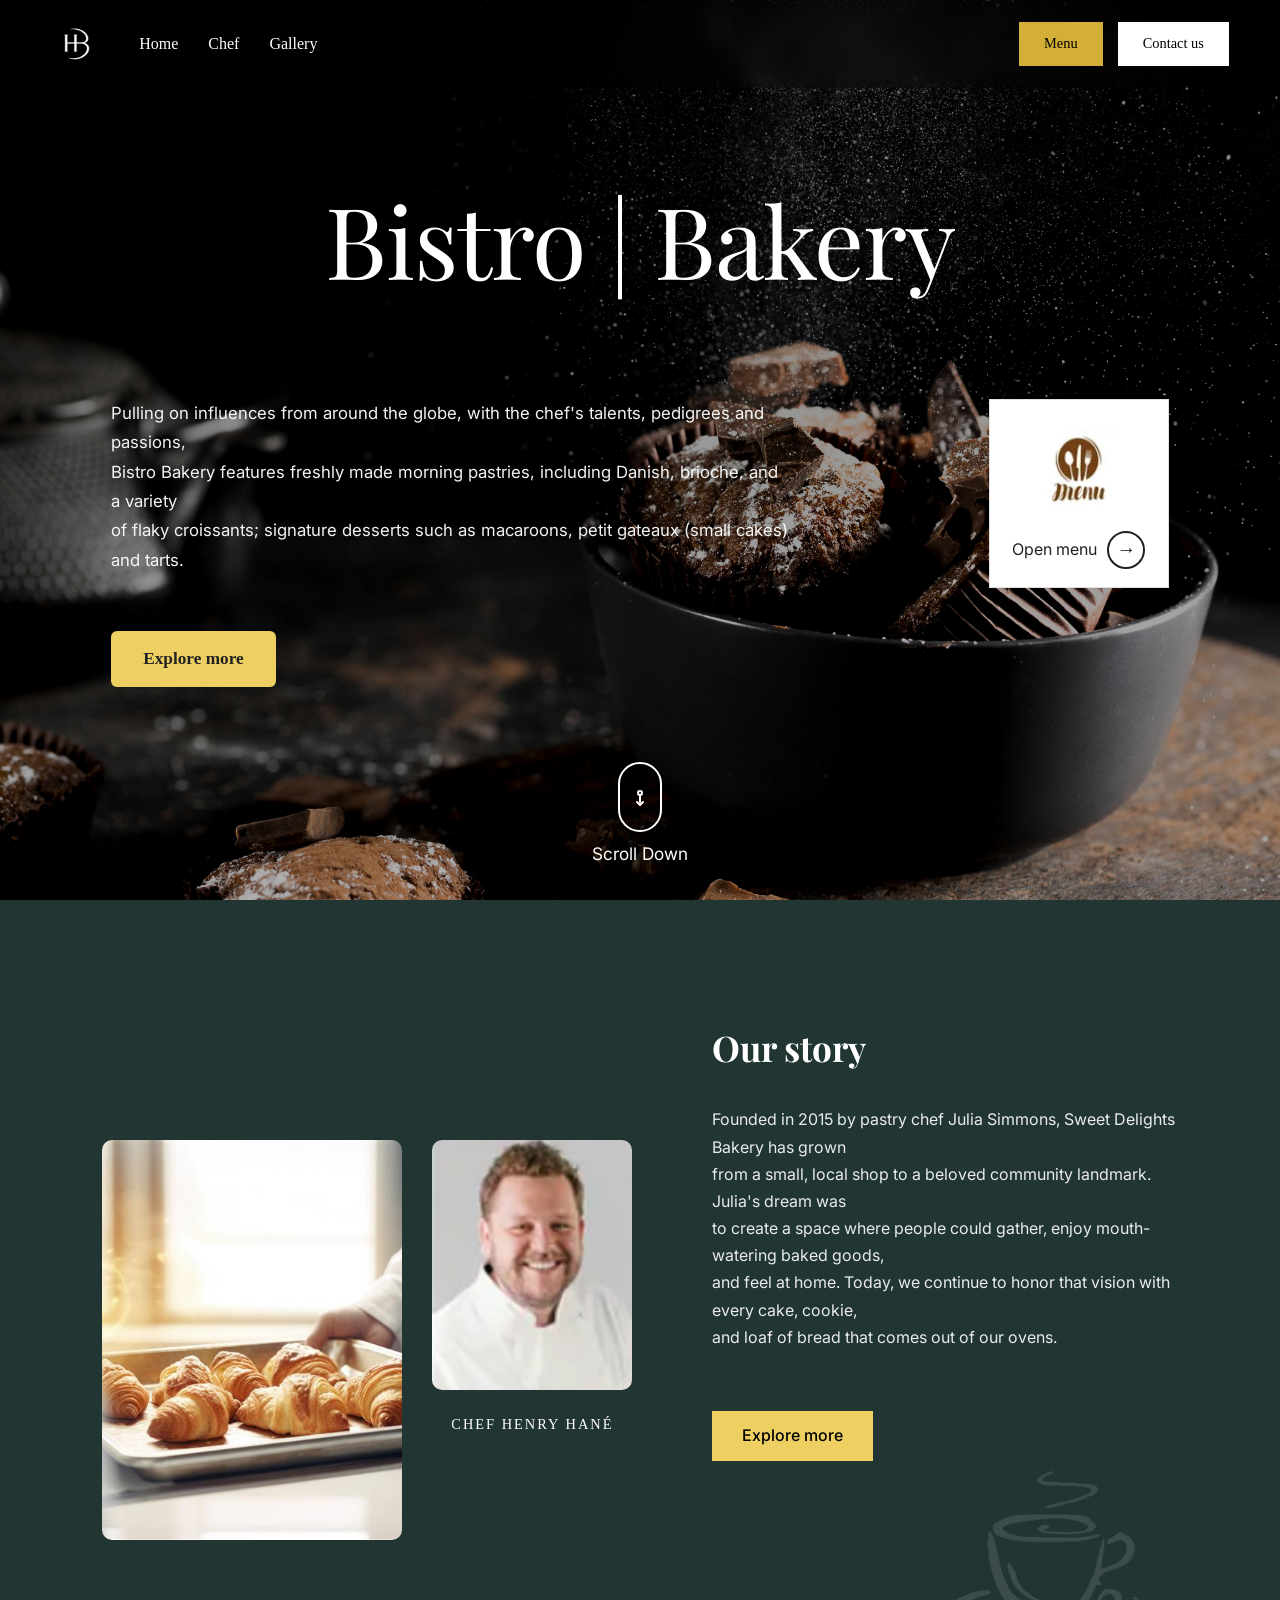
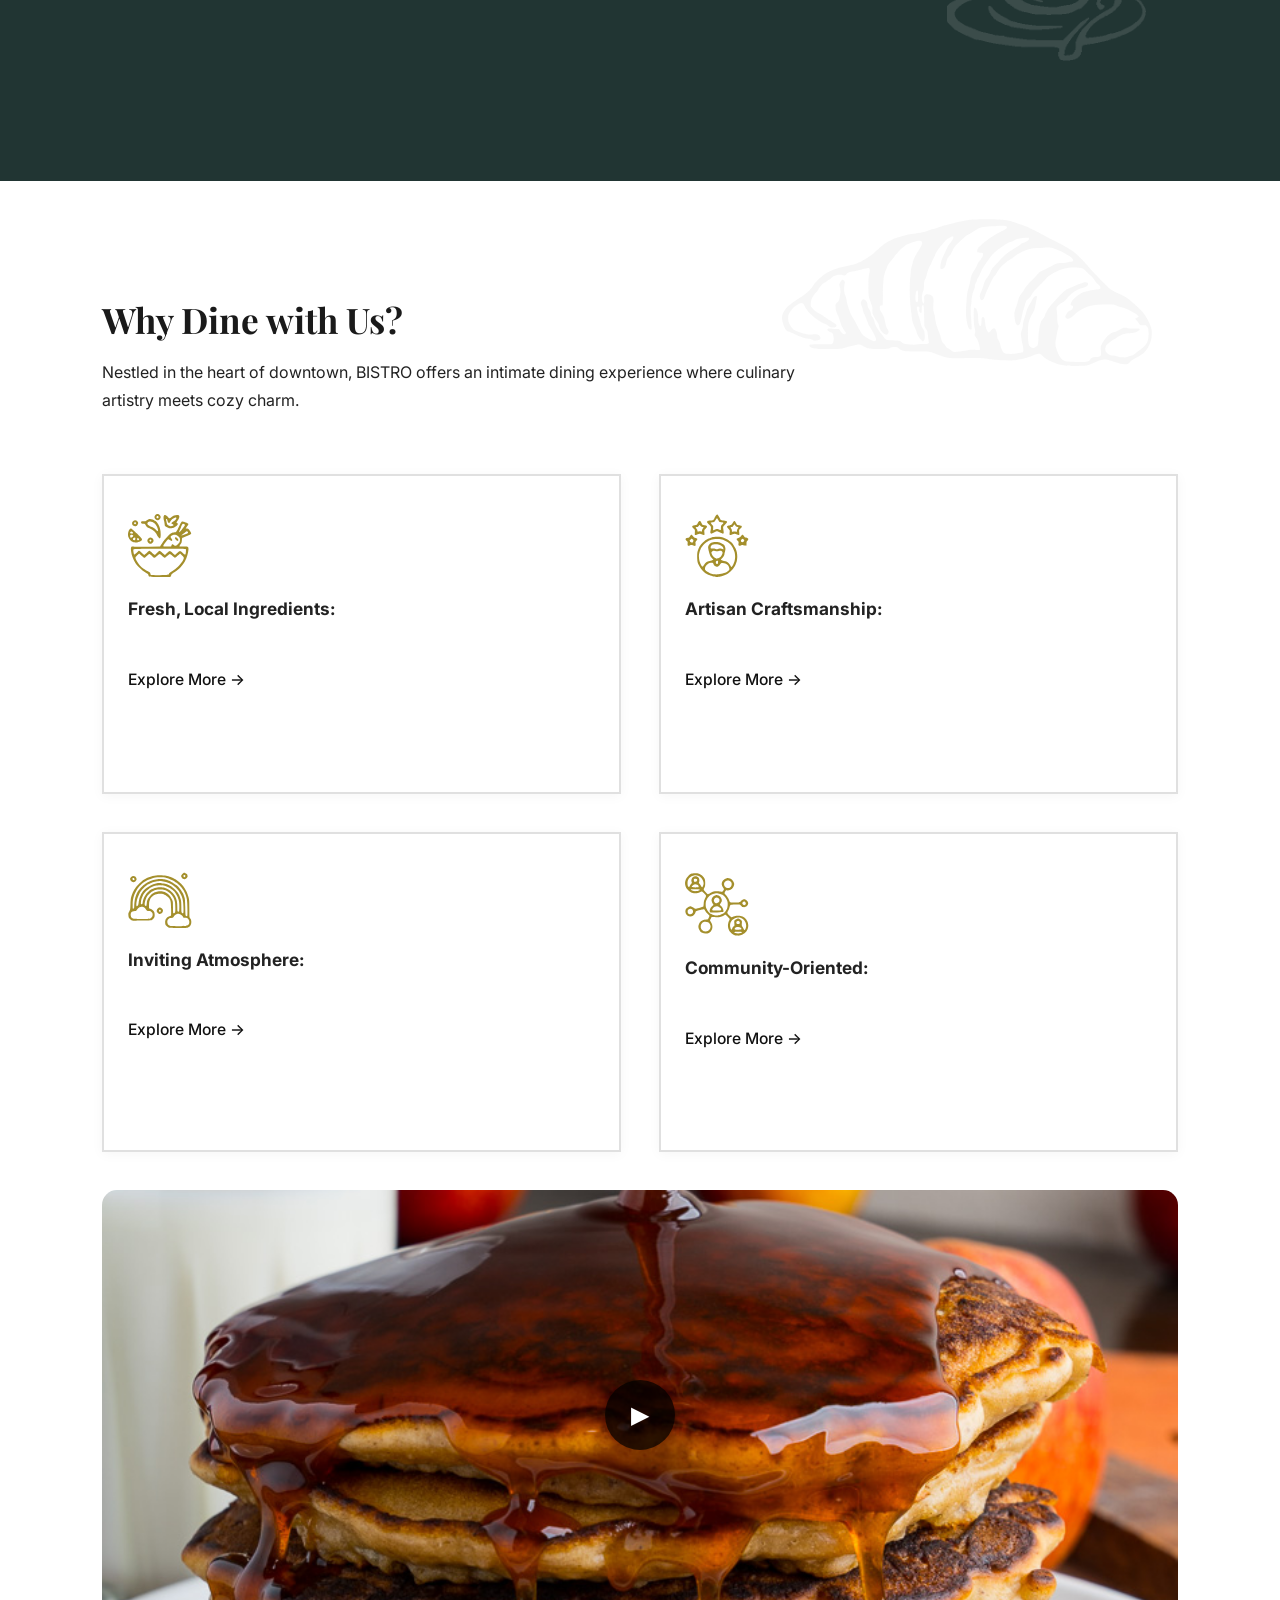
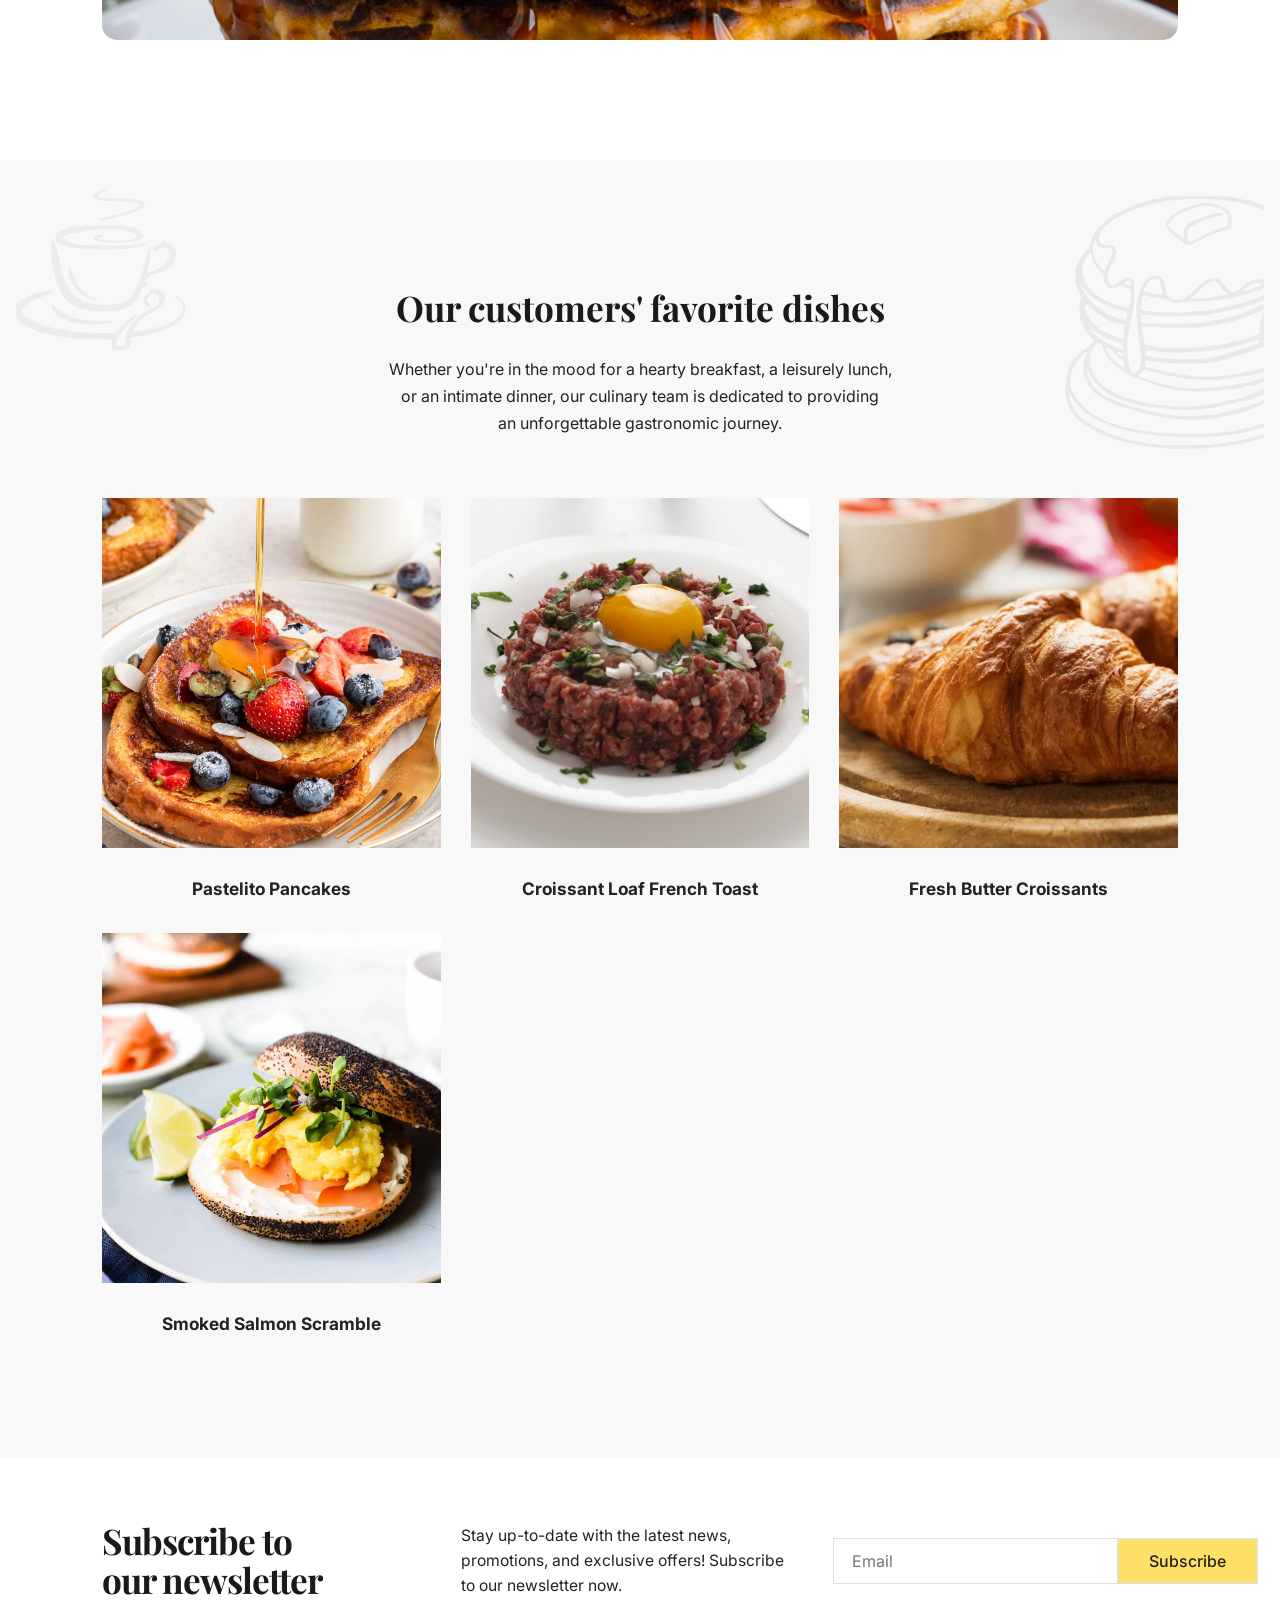
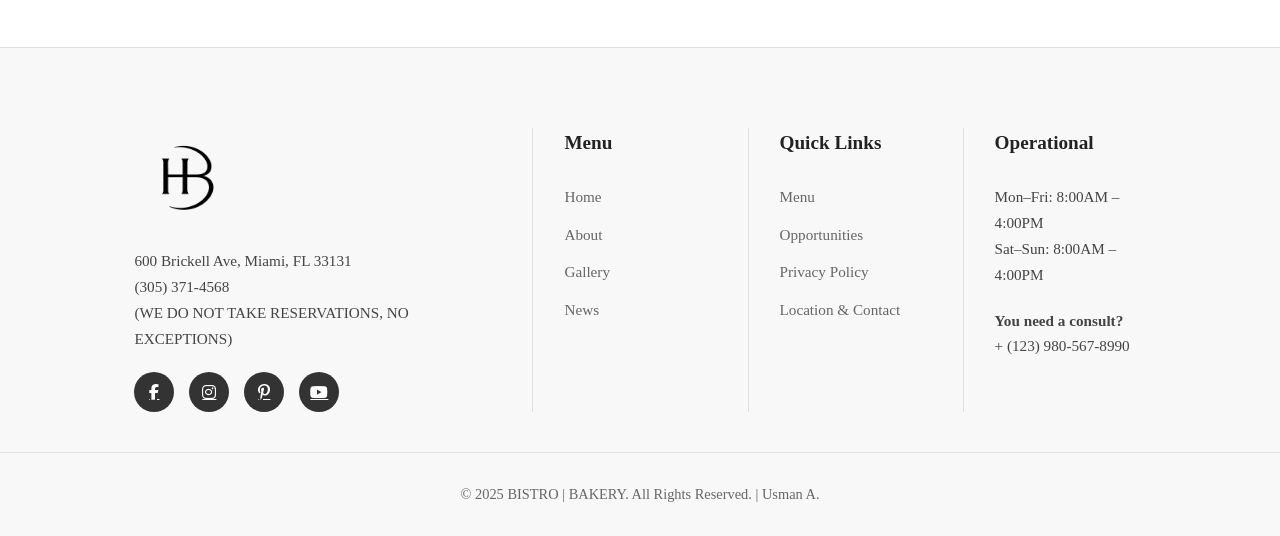
==== commit 932139bf: "ik heb de feedback van mn pull request verwerkt, het design heb ik nagemaakt, flex en grid is toegep" ====
--- a/index.html
+++ b/index.html
@@ -1,17 +1,30 @@
 <!DOCTYPE html>
 <html lang="en">
 <head>
-  <link rel="stylesheet" href="css/style.css">
+<link rel="preconnect" href="https://fonts.googleapis.com">
+<link rel="preconnect" href="https://fonts.gstatic.com" crossorigin>
+<link href="https://fonts.googleapis.com/css2?family=Inter:wght@400;500;700&family=Playfair+Display:wght@400;700&display=swap" rel="stylesheet">
+<link rel="stylesheet" href="css/base.css">
+<link rel="stylesheet" href="css/navbar.css">
+<link rel="stylesheet" href="css/hero.css">
+<link rel="stylesheet" href="css/story.css">
+<link rel="stylesheet" href="css/why.css">
+<link rel="stylesheet" href="css/dishes.css">
+<link rel="stylesheet" href="css/newsletter.css">
+<link rel="stylesheet" href="css/footer.css">
+<link rel="stylesheet" href="css/responsive.css">
   <link rel="stylesheet" href="https://cdnjs.cloudflare.com/ajax/libs/font-awesome/6.5.0/css/all.min.css">
   <meta charset="UTF-8">
   <meta name="viewport" content="width=device-width, initial-scale=1.0">
   <title>Bistro | Bakery</title>
  
 </head>
-<body>
+  <body>
   <nav class="navbar" id="navbar">
     <div class="nav-left">
-      <div class="logo">B | B</div>
+      <div class="logo">
+        <img src="images/logo2.png" alt="Bakery Logo" style="height:48px; width:auto; display:inline-block; vertical-align:middle;">
+      </div>
       <ul class="nav-links">
         <li><a href="#home">Home</a></li>
         <li><a href="#chef">Chef</a></li>
@@ -38,28 +51,41 @@
     <a href="#contact" onclick="closeMobileMenu()">Contact us</a>
   </div>
 
+<div class="container">
   <main>
-  <header class="hero" id="home">
-    <h1>Bistro | Bakery</h1>
-    <div class="hero-content">
-      <p>
-        Pulling on influences from around the globe, with the chef's talents, pedigrees and passions, 
-        Bistro Bakery features freshly made morning pastries, including Danish, brioche, and a variety 
-        of flaky croissants; signature desserts such as macaroons, petit gateaux (small cakes) and tarts.
-      </p>
-      <a href="#story" class="hero-cta">Explore more</a>
-    </div>
-  </header>
-</main>
-
-      <div class="menu-card">
-        <img src="images/menu.jpg" alt="Menu logo">
-        <h3>Menu</h3>
-        <p>Open menu</p>
-        <button class="view-btn">+</button>
+    <header class="hero" id="home">
+      <h1 class="hero-title">Bistro | Bakery</h1>
+      <div class="hero-content">
+        <div class="hero-description-block">
+          <p class="hero-description">
+            Pulling on influences from around the globe, with the chef's talents, pedigrees and passions,<br>
+            Bistro Bakery features freshly made morning pastries, including Danish, brioche, and a variety<br>
+            of flaky croissants; signature desserts such as macaroons, petit gateaux (small cakes) and tarts.
+          </p>
+          <a href="#story" class="hero-cta">Explore more</a>
+        </div>
+        <div class="menu-card">
+          <img src="images/menu.jpg" alt="Menu logo">
+         
+          <div class="menu-card-actions">
+            <span>Open menu</span>
+            <button class="view-btn">&#8594;</button>
+          </div>
+        </div>
+      </div>
+      <div class="scroll-indicator">
+        <div class="scroll-icon">
+          <svg width="24" height="24" viewBox="0 0 24 24" fill="none" xmlns="http://www.w3.org/2000/svg">
+            <circle cx="12" cy="8" r="2" stroke="#fff" stroke-width="2"/>
+            <path d="M12 10v7" stroke="#fff" stroke-width="2" stroke-linecap="round"/>
+            <path d="M9 17l3 3 3-3" stroke="#fff" stroke-width="2" stroke-linecap="round" stroke-linejoin="round"/>
+          </svg>
+        </div>
+        <span class="scroll-text">Scroll Down</span>
       </div>
     </header>
-
+  </main>
+</div>
     <section class="story" id="story">
       <div class="story-images">
         <img src="images/yummy.jpg" alt="Fresh croissants" class="story-main-img">
@@ -69,23 +95,23 @@
         </div>
       </div>
       <div class="story-text">
-        <h2>Our story</h2>
-        <p>
-          Founded in 2015 by pastry chef Julia Simmons, Sweet Delights Bakery has grown 
-          from a small, local shop to a beloved community landmark. Julia's dream was 
-          to create a space where people could gather, enjoy mouth-watering baked goods, 
-          and feel at home. Today, we continue to honor that vision with every cake, cookie, 
+  <h2 style="font-family:'Playfair Display',serif;font-weight:700;font-size:2.2rem;color:#fff;">Our story</h2>
+        <p style="font-family:'Inter',sans-serif;font-size:1rem;font-weight:400;line-height:1.7;color:#fff;">
+          Founded in 2015 by pastry chef Julia Simmons, Sweet Delights Bakery has grown <br>
+          from a small, local shop to a beloved community landmark. Julia's dream was <br>
+          to create a space where people could gather, enjoy mouth-watering baked goods, <br>
+          and feel at home. Today, we continue to honor that vision with every cake, cookie, <br>
           and loaf of bread that comes out of our ovens.
         </p>
-        <a href="#why" class="btn-outline">Explore more</a>
+  <a href="#why" class="btn-outline" style="font-family:'Inter',sans-serif;font-weight:500;">Explore more</a>
         <img src="images/coffee.png" alt="Coffee cup decoration" class="story-decoration">
       </div>
     </section>
 
     <section class="why" id="why">
       <div class="why-header">
-        <h2>Why Dine with Us?</h2>
-        <p class="why-subtitle">
+  <h2 style="font-family:'Playfair Display',serif;font-weight:700;font-size:2.2rem;">Why Dine with Us?</h2>
+        <p class="why-subtitle" style="font-family:'Inter',sans-serif;font-size:1rem;font-weight:400;color:#222;">
           Nestled in the heart of downtown, BISTRO offers an intimate dining experience where culinary artistry meets cozy charm.
         </p>
       </div>
@@ -95,25 +121,25 @@
       <div class="why-grid">
         <div class="card">
           <img src="images/food.svg" alt="Ingredients">
-          <h3>Fresh, Local Ingredients:</h3>
+          <h3 style="font-family:'Inter',sans-serif;font-weight:700;font-size:1.08rem;">Fresh, Local Ingredients:</h3>
           <p>Explore More →</p>
         </div>
 
         <div class="card">
           <img src="images/person-stars.svg" alt="Craft">
-          <h3>Artisan Craftsmanship:</h3>
+          <h3 style="font-family:'Inter',sans-serif;font-weight:700;font-size:1.08rem;">Artisan Craftsmanship:</h3>
           <p>Explore More →</p>
         </div>
 
         <div class="card">
           <img src="images/rainbow.svg" alt="Atmosphere">
-          <h3>Inviting Atmosphere:</h3>
+          <h3 style="font-family:'Inter',sans-serif;font-weight:700;font-size:1.08rem;">Inviting Atmosphere:</h3>
           <p>Explore More →</p>
         </div>
 
         <div class="card">
           <img src="images/people.svg" alt="Community">
-          <h3>Community-Oriented:</h3>
+          <h3 style="font-family:'Inter',sans-serif;font-weight:700;font-size:1.08rem;">Community-Oriented:</h3>
           <p>Explore More →</p>
         </div>
 
@@ -124,46 +150,52 @@
       </div>
     </section>
 
-    <section class="dishes" id="gallery">
-      <h2>Our customers' favorite dishes</h2>
-      <p class="dishes-subtitle">
-        Whether you're in the mood for a hearty breakfast, a leisurely lunch, 
-        or an intimate dinner, our culinary team is dedicated to providing 
+    <section class="dishes" id="gallery" style="position:relative;">
+  <img src="images/coffee.png" alt="Coffee SVG" style="position:absolute;left:16px;top:20px;width:170px;opacity:0.28;z-index:0;pointer-events:none;">
+  <img src="images/pancakes.svg" alt="Pancakes SVG" style="position:absolute;right:16px;top:20px;width:220px;opacity:0.32;z-index:0;pointer-events:none;">
+  <h2 style="position:relative;z-index:1;font-family:'Playfair Display',serif;font-weight:700;font-size:2.2rem;">Our customers' favorite dishes</h2>
+      <p class="dishes-subtitle" style="position:relative;z-index:1;font-family:'Inter',sans-serif;font-size:1rem;font-weight:400;color:#222;">
+        Whether you're in the mood for a hearty breakfast, a leisurely lunch, <br>
+        or an intimate dinner, our culinary team is dedicated to providing <br>
         an unforgettable gastronomic journey.
       </p>
-      <div class="dishes-list">
+      <div class="dishes-list" style="position:relative;z-index:1;">
         <div class="dish-card">
           <img src="images/pancakes.jpg" alt="Pastelito Pancakes">
-          <p>Pastelito Pancakes</p>
+          <p style="font-family:'Inter',sans-serif;font-weight:700;font-size:1.08rem;color:#222;">Pastelito Pancakes</p>
         </div>
         <div class="dish-card">
           <img src="images/file.jpg" alt="French Toast">
-          <p>Croissant Loaf French Toast</p>
+          <p style="font-family:'Inter',sans-serif;font-weight:700;font-size:1.08rem;color:#222;">Croissant Loaf French Toast</p>
         </div>
         <div class="dish-card">
           <img src="images/croissantjes.webp" alt="Croissants">
-          <p>Fresh Butter Croissants</p>
+          <p style="font-family:'Inter',sans-serif;font-weight:700;font-size:1.08rem;color:#222;">Fresh Butter Croissants</p>
         </div>
         <div class="dish-card">
           <img src="images/bagel.jpg" alt="Smoked Salmon">
-          <p>Smoked Salmon Scramble</p>
+          <p style="font-family:'Inter',sans-serif;font-weight:700;font-size:1.08rem;color:#222;">Smoked Salmon Scramble</p>
         </div>
       </div>
     </section>
 
-    <section class="newsletter">
-      <h2>Subscribe to our newsletter</h2>
-      <p>Stay updated with our latest offerings and special events</p>
-      <form>
-        <input type="email" placeholder="Enter your email address" required>
-        <button type="submit">Subscribe</button>
-      </form>
-    </section>
-  </main>
-
+    <div class="newsletter">
+      <div class="newsletter-left" style="flex:1;display:flex;align-items:flex-start;justify-content:flex-start;">
+        <h2 style="font-family:'Playfair Display',serif;font-weight:700;font-size:2.2rem;line-height:1.1;">Subscribe to<br>our newsletter</h2>
+      </div>
+      <div class="newsletter-right" style="flex:2;display:flex;align-items:center;justify-content:space-between;width:100%;gap:32px;">
+        <div style="display:flex;align-items:center;gap:32px;width:100%;">
+          <p style="font-family:'Inter',sans-serif;font-size:0.98rem;font-weight:400;color:#222;margin:0;max-width:340px;">Stay up-to-date with the latest news, promotions, and exclusive offers! Subscribe to our newsletter now.</p>
+          <form style="display:flex;max-width:340px;width:100%;">
+            <input type="email" placeholder="Email">
+            <button type="submit">Subscribe</button>
+          </form>
+        </div>
+      </div>
+    </div>
   <footer class="footer" id="contact">
     <div class="footer-column">
-      <img src="https://via.placeholder.com/100x50/333333/ffffff?text=B|B" alt="Bistro Bakery Logo" class="footer-logo">
+      <img src="images/logobb.png" alt="Bistro Bakery Logo" class="footer-logo">
       <p>600 Brickell Ave, Miami, FL 33131<br>
          (305) 371-4568<br>
          (WE DO NOT TAKE RESERVATIONS, NO EXCEPTIONS)
--- a/css/base.css
+++ b/css/base.css
@@ -0,0 +1,20 @@
+:root {
+  --yellow: #d4af37;
+  --dark-green: #213533;
+  --light-gray: #f8f8f8;
+}
+
+* {
+  margin: 0;
+  padding: 0;
+  box-sizing: border-box;
+}
+
+
+body {
+  font-family: 'Georgia', serif;
+  color: #1a1a1a;
+  line-height: 1.6;
+  background: #fff;
+  overflow-x: hidden;
+}
--- a/css/navbar.css
+++ b/css/navbar.css
@@ -0,0 +1,86 @@
+.navbar {
+  position: fixed;
+  top: 0;
+  left: 0;
+  width: 100%;
+  padding: 20px 4%;
+  display: flex;
+  justify-content: space-between;
+  align-items: center;
+  z-index: 1000;
+  background: rgba(0, 0, 0, 0.3);
+  backdrop-filter: blur(10px);
+  transition: all 0.3s ease;
+}
+
+.navbar.scrolled {
+  background: rgba(0, 0, 0, 0.9);
+  padding: 15px 4%;
+}
+
+.nav-left {
+  display: flex;
+  align-items: center;
+  gap: 40px;
+}
+
+.navbar .logo {
+  font-size: 1.5rem;
+  font-weight: 600;
+  color: #fff;
+  letter-spacing: 2px;
+}
+
+.nav-links {
+  display: flex;
+  gap: 30px;
+  list-style: none;
+}
+
+.nav-links a {
+  color: #fff;
+  text-decoration: none;
+  font-size: 1rem;
+  font-weight: 400;
+  transition: color 0.3s ease;
+}
+
+.nav-links a:hover {
+  color: var(--yellow);
+}
+
+.nav-buttons {
+  display: flex;
+  gap: 15px;
+  align-items: center;
+}
+
+.nav-btn {
+  padding: 10px 25px;
+  font-weight: 500;
+  text-decoration: none;
+  font-size: 0.9rem;
+  transition: all 0.3s ease;
+  border: none;
+  cursor: pointer;
+}
+
+.nav-btn.yellow {
+  background: var(--yellow);
+  color: #000;
+}
+
+.nav-btn.yellow:hover {
+  background: #eecf61;
+  transform: translateY(-2px);
+}
+
+.nav-btn.primary {
+  background: #fff;
+  color: #000;
+}
+
+.nav-btn.primary:hover {
+  background: #f1f1f1;
+  transform: translateY(-2px);
+}
--- a/css/hero.css
+++ b/css/hero.css
@@ -0,0 +1,220 @@
+.hero {
+  min-height: 100vh;
+  background: linear-gradient(rgba(0,0,0,0.5), rgba(0,0,0,0.3)), url('../images/juist.jpg') center/cover no-repeat;
+  display: flex;
+  flex-direction: column;
+  align-items: center;
+  justify-content: flex-start;
+  padding: 120px 4% 80px;
+  color: #fff;
+  position: relative;
+  text-align: center;
+  overflow-x: hidden;
+}
+
+
+.hero-title {
+  font-family: 'Playfair Display', serif;
+  font-weight: 400;
+  font-size: 6.2rem;
+  letter-spacing: -1px;
+  color: #fff;
+  margin-top: 40px;
+  margin-bottom: 80px;
+  text-align: center;
+}
+
+
+.hero-content {
+  display: flex;
+  align-items: flex-start;
+  justify-content: space-between;
+  width: 100%;
+  max-width: 1400px;
+  margin: 0 auto;
+  position: relative;
+  z-index: 2;
+  padding: 0 60px;
+}
+
+
+.hero-description-block {
+  flex: 1;
+  text-align: left;
+  max-width: 680px;
+}
+
+.hero-description {
+  font-family: 'Inter', sans-serif;
+  font-size: 1.05rem;
+  line-height: 1.75;
+  margin-bottom: 32px;
+  opacity: 0.95;
+  text-align: left;
+  color: #fff;
+}
+
+.hero-cta {
+  background: #eecf61;
+  color: #222;
+  padding: 14px 32px;
+  font-size: 1.08rem;
+  font-weight: 600;
+  border: none;
+  border-radius: 6px;
+  box-shadow: 0 2px 8px rgba(0,0,0,0.08);
+  text-decoration: none;
+  display: inline-block;
+  margin-top: 24px;
+  transition: background 0.2s;
+}
+
+.hero-cta:hover {
+  background: #f1d15d;
+  transform: translateY(-3px);
+  box-shadow: 0 8px 20px rgba(212, 175, 55, 0.3);
+}
+
+
+.menu-card {
+  background: #fff;
+  color: #1a1a1a;
+  padding: 28px 18px 18px 18px;
+  border-radius: 0;
+  border: 1.5px solid #e0e0e0;
+  text-align: center;
+  box-shadow: none;
+  width: 180px;
+  z-index: 10;
+  display: flex;
+  flex-direction: column;
+  align-items: center;
+  justify-content: center;
+  transition: transform 0.3s ease;
+  flex-shrink: 0;
+  margin-left: 80px;
+}
+
+.menu-card:hover {
+  transform: translateY(-10px);
+}
+
+.menu-card img {
+  width: 80px;
+  margin-bottom: 10px;
+}
+
+.menu-card h3 {
+  font-size: 2.1rem;
+  margin-bottom: 0;
+  font-family: 'Playfair Display', serif;
+  font-weight: 400;
+}
+
+.menu-card-actions {
+  display: flex;
+  align-items: center;
+  justify-content: center;
+  gap: 10px;
+  margin-top: 12px;
+}
+
+.menu-card-actions span {
+  font-family: 'Inter', sans-serif;
+  font-size: 1rem;
+  color: #222;
+}
+
+.view-btn {
+  background: #fff;
+  border: 2px solid #222;
+  border-radius: 50%;
+  width: 38px;
+  height: 38px;
+  cursor: pointer;
+  font-size: 1.2rem;
+  color: #222;
+  transition: all 0.2s;
+  display: flex;
+  align-items: center;
+  justify-content: center;
+  margin: 0;
+}
+
+.view-btn:hover {
+  border-color: #ffe066;
+  color: #ffe066;
+  transform: scale(1.1);
+}
+
+
+.scroll-indicator {
+  position: absolute;
+  left: 50%;
+  bottom: 32px;
+  transform: translateX(-50%);
+  display: flex;
+  flex-direction: column;
+  align-items: center;
+  z-index: 20;
+}
+
+.scroll-icon {
+  width: 44px;
+  height: 70px;
+  border: 2px solid #fff;
+  border-radius: 22px;
+  display: flex;
+  align-items: center;
+  justify-content: center;
+}
+
+.scroll-text {
+  margin-top: 8px;
+  font-family: 'Inter', sans-serif;
+  font-size: 1.08rem;
+  color: #fff;
+}
+
+
+@media (max-width: 968px) {
+  .hero-content {
+    flex-direction: column;
+    align-items: center;
+    padding: 0 20px;
+  }
+  
+  .hero-description-block {
+    text-align: center;
+    margin-bottom: 40px;
+  }
+  
+  .hero-description {
+    text-align: center;
+  }
+  
+  .menu-card {
+    margin-left: 0;
+    width: 200px;
+  }
+}
+
+@media (max-width: 600px) {
+  .hero {
+    padding: 80px 2% 60px;
+  }
+  
+  .hero-title {
+    font-size: 3.5rem;
+    margin-bottom: 50px;
+  }
+  
+  .menu-card {
+    width: 95vw;
+    max-width: 340px;
+  }
+  
+  .scroll-indicator {
+    bottom: 16px;
+  }
+}
--- a/css/story.css
+++ b/css/story.css
@@ -0,0 +1,84 @@
+.story {
+  display: flex;
+  align-items: center;
+  justify-content: space-between;
+  padding: 120px 8%;
+  background: var(--dark-green);
+  color: #fff;
+  gap: 80px;
+}
+
+.story-images {
+  display: flex;
+  gap: 30px;
+  align-items: flex-start;
+}
+
+.story-main-img {
+  width: 300px;
+  height: 400px;
+  object-fit: cover;
+  border-radius: 10px;
+}
+
+.chef-section {
+  text-align: center;
+}
+
+.chef-img {
+  width: 200px;
+  height: 250px;
+  object-fit: cover;
+  border-radius: 10px;
+  margin-bottom: 15px;
+}
+
+.chef-name {
+  font-size: 0.9rem;
+  letter-spacing: 2px;
+  text-transform: uppercase;
+  font-weight: 400;
+}
+
+.story-text {
+  flex: 1;
+  max-width: 500px;
+}
+
+.story-text h2 {
+  font-size: 3rem;
+  margin-bottom: 30px;
+  font-weight: 300;
+}
+
+.story-text p {
+  font-size: 1.1rem;
+  line-height: 1.8;
+  margin-bottom: 40px;
+  opacity: 0.9;
+}
+
+.btn-outline {
+  display: inline-block;
+  padding: 12px 30px;
+  background: #eecf61;
+  color: #000;
+  text-decoration: none;
+  transition: all 0.3s ease;
+  font-weight: 500;
+  margin-top: 20px;
+}
+
+.btn-outline:hover {
+  background: #e0bb33;
+  transform: translateY(-3px);
+  box-shadow: 0 6px 15px rgba(212, 175, 55, 0.3);
+}
+
+.story-decoration {
+  display: inline-block;
+  margin-left: 235px;
+  vertical-align: middle;
+  max-height: 200px;
+  opacity: 0.15;
+}
--- a/css/why.css
+++ b/css/why.css
@@ -0,0 +1,125 @@
+.why {
+  padding: 120px 8%;
+  background: #fff;
+  position: relative;
+}
+
+.why-header {
+  margin-bottom: 60px;
+}
+
+.why-header h2 {
+  font-size: 3.2rem;
+  margin-bottom: 20px;
+  font-family: 'Playfair Display', serif;
+  font-weight: 700;
+  line-height: 1.1;
+}
+
+.why-subtitle {
+  font-size: 1.08rem;
+  color: #444;
+  max-width: 700px;
+  line-height: 1.7;
+  font-family: 'Inter', Arial, sans-serif;
+}
+
+.croissant-bg {
+  position: absolute;
+  top: 38px;
+  right: 10%;
+  width: 370px;
+  opacity: 0.22;
+  z-index: 1;
+  pointer-events: none;
+}
+
+.why-grid {
+  display: grid;
+  grid-template-columns: repeat(4, 1fr) 350px;
+  gap: 38px;
+  align-items: start;
+}
+
+.card {
+  background: #fff;
+  border: 2px solid #e0e0e0;
+  border-radius: 0;
+  padding: 38px 24px 32px 24px;
+  text-align: left;
+  transition: all 0.3s ease;
+  min-height: 320px;
+  display: flex;
+  flex-direction: column;
+  justify-content: flex-start;
+  box-shadow: 0 2px 12px rgba(0,0,0,0.04);
+}
+
+.card:hover {
+  transform: translateY(-10px);
+  box-shadow: 0 20px 40px rgba(0,0,0,0.1);
+}
+
+.card img {
+  width: 64px;
+  margin-bottom: 18px;
+  display: block;
+}
+
+.card h3 {
+  font-size: 1.18rem;
+  font-family: 'Playfair Display', serif;
+  font-weight: 700;
+  margin-bottom: 12px;
+  color: #222;
+}
+
+.card p {
+  color: #111;
+  font-size: 0.98rem;
+  font-weight: 500;
+  margin-top: 32px;
+  cursor: pointer;
+  font-family: 'Inter', Arial, sans-serif;
+  display: flex;
+  align-items: center;
+  gap: 6px;
+}
+
+.card p:hover {
+  color: #222;
+}
+
+.food-showcase {
+  position: relative;
+  border-radius: 15px;
+  overflow: hidden;
+  height: 450px;
+}
+
+.food-showcase img {
+  width: 100%;
+  height: 100%;
+  object-fit: cover;
+}
+
+.play-button {
+  position: absolute;
+  top: 50%;
+  left: 50%;
+  transform: translate(-50%, -50%);
+  background: rgba(0,0,0,0.7);
+  border: none;
+  border-radius: 50%;
+  width: 70px;
+  height: 70px;
+  font-size: 1.5rem;
+  color: #fff;
+  cursor: pointer;
+  transition: all 0.3s ease;
+}
+
+.play-button:hover {
+  background: rgba(0,0,0,0.9);
+  transform: translate(-50%, -50%) scale(1.1);
+}
--- a/css/dishes.css
+++ b/css/dishes.css
@@ -0,0 +1,48 @@
+.dishes {
+  padding: 120px 8%;
+  text-align: center;
+  background: var(--light-gray);
+}
+
+.dishes h2 {
+  font-size: 3rem;
+  margin-bottom: 20px;
+  font-weight: 300;
+}
+
+.dishes-subtitle {
+  max-width: 700px;
+  margin: 0 auto 60px;
+  color: #666;
+  font-size: 1.1rem;
+  line-height: 1.7;
+}
+
+.dishes-list {
+  display: grid;
+  grid-template-columns: repeat(auto-fit, minmax(280px, 1fr));
+  gap: 30px;
+}
+
+.dish-card {
+  text-align: center;
+  transition: transform 0.3s ease;
+
+}
+
+.dish-card:hover {
+  transform: translateY(-10px);
+}
+
+.dish-card img {
+  width: 100%;
+  height: 350px;
+  object-fit: cover;
+  margin-bottom: 20px;
+}
+
+.dish-card p {
+  font-weight: 600;
+  font-size: 1.1rem;
+  color: #333;
+}
--- a/css/newsletter.css
+++ b/css/newsletter.css
@@ -0,0 +1,84 @@
+.newsletter {
+  padding: 64px 8% 48px 8%;
+  background: #fff;
+  display: flex;
+  align-items: center;
+  justify-content: flex-start;
+  gap: 0;
+}
+
+
+.newsletter-left {
+  flex: 1;
+}
+.newsletter-left h2 {
+  font-size: 3.2rem;
+  font-family: 'Playfair Display', serif;
+  font-weight: 400;
+  margin-bottom: 0;
+  line-height: 1.05;
+  letter-spacing: -1px;
+}
+
+
+.newsletter-right {
+  flex: 2;
+  display: flex;
+  flex-direction: column;
+  justify-content: flex-start;
+  align-items: flex-start;
+}
+.newsletter-right p {
+  color: #222;
+  font-size: 0.98rem;
+  margin-bottom: 22px;
+  font-family: 'Inter', sans-serif;
+  font-weight: 400;
+  max-width: 420px;
+}
+
+
+.newsletter form {
+  display: flex;
+  flex-direction: row;
+  gap: 0;
+  max-width: 340px;
+}
+
+
+.newsletter input {
+  flex: 1;
+  padding: 12px 18px;
+  border: 1.5px solid #e0e0e0;
+  border-radius: 0;
+  font-size: 1rem;
+  font-family: 'Inter', sans-serif;
+  transition: border-color 0.3s ease;
+}
+
+
+.newsletter input:focus {
+  outline: none;
+  border-color: #ffe066;
+}
+
+
+.newsletter button {
+  padding: 12px 32px;
+  border: none;
+  border-radius: 0;
+  background: #ffe066;
+  color: #222;
+  font-weight: 500;
+  font-size: 1rem;
+  font-family: 'Inter', sans-serif;
+  box-shadow: 0 0 0 1.5px #e0e0e0 inset;
+  cursor: pointer;
+  transition: background 0.2s;
+  margin-left: -1.5px;
+}
+
+
+.newsletter button:hover {
+  background: #ffd700;
+}
--- a/css/footer.css
+++ b/css/footer.css
@@ -0,0 +1,104 @@
+
+.footer {
+  display: grid;
+  grid-template-columns: 2fr 1fr 1fr 1fr;
+  gap: 0;
+  padding: 80px 8% 40px;
+  background: var(--light-gray);
+  color: #444;
+  border-top: 1px solid #e0e0e0;
+  position: relative;
+}
+
+.footer-column {
+  position: relative;
+  padding: 0 32px;
+  min-width: 0;
+}
+
+.footer-column:not(:first-child)::before {
+  content: "";
+  position: absolute;
+  left: 0;
+  top: 0;
+  height: 100%;
+  width: 1px;
+  background: #e0e0e0;
+  opacity: 1;
+}
+
+.footer-logo {
+  width: 100px;
+  margin-bottom: 20px;
+  display: block;
+}
+
+.footer-column h3 {
+  font-size: 1.2rem;
+  margin-bottom: 25px;
+  font-weight: 600;
+  color: #222;
+}
+
+.footer-column p {
+  font-size: 0.95rem;
+  line-height: 1.7;
+  margin-bottom: 20px;
+}
+
+.footer-column ul {
+  list-style: none;
+}
+
+.footer-column ul li {
+  margin-bottom: 12px;
+}
+
+.footer-column ul a {
+  text-decoration: none;
+  color: #666;
+  font-size: 0.95rem;
+  transition: color 0.3s ease;
+}
+
+.footer-column ul a:hover {
+  color: var(--yellow);
+}
+
+.footer-logo {
+  width: 100px;
+  margin-bottom: 20px;
+}
+
+.socials {
+  display: flex;
+  gap: 15px;
+  margin-top: 20px;
+}
+
+.socials a {
+  display: flex;
+  align-items: center;
+  justify-content: center;
+  width: 40px;
+  height: 40px;
+  background: #333;
+  color: #fff;
+  border-radius: 50%;
+  transition: all 0.3s ease;
+}
+
+.socials a:hover {
+  background: var(--yellow);
+  color: #000;
+  transform: translateY(-3px);
+}
+
+.footer-bottom {
+  text-align: center;
+  padding: 30px 8%;
+  background: var(--light-gray);
+  border-top: 1px solid #e0e0e0;
+  font-size: 0.9rem;
+  color: #666;
+}
--- a/css/responsive.css
+++ b/css/responsive.css
@@ -0,0 +1,161 @@
+.mobile-menu-toggle {
+  display: none;
+  flex-direction: column;
+  cursor: pointer;
+  padding: 5px;
+}
+
+.mobile-menu-toggle span {
+  width: 25px;
+  height: 3px;
+  background: #fff;
+  margin: 3px 0;
+  transition: 0.3s;
+}
+
+.mobile-nav {
+  display: none;
+  position: fixed;
+  top: 0;
+  left: 0;
+  width: 100%;
+  height: 100vh;
+  background: rgba(0,0,0,0.95);
+  z-index: 9999;
+  flex-direction: column;
+  align-items: center;
+  justify-content: center;
+  gap: 30px;
+}
+
+.mobile-nav a {
+  color: #fff;
+  font-size: 1.5rem;
+  text-decoration: none;
+}
+
+.mobile-close {
+  position: absolute;
+  top: 20px;
+  right: 20px;
+  font-size: 2rem;
+  color: #fff;
+  cursor: pointer;
+}
+
+@media (max-width: 1400px) {
+  .why-grid {
+    grid-template-columns: repeat(2, 1fr);
+  }
+  .food-showcase {
+    grid-column: span 2;
+  }
+}
+
+@media (max-width: 1024px) {
+  .hero h1 {
+    font-size: 3.5rem;
+  }
+  .story {
+    flex-direction: column;
+    gap: 50px;
+    text-align: center;
+  }
+  .story-images {
+    justify-content: center;
+  }
+  .why-grid {
+    grid-template-columns: 1fr 1fr;
+  }
+  .menu-card {
+    right: 50%;
+    transform: translateX(50%);
+  }
+}
+
+@media (max-width: 768px) {
+  .nav-links,
+  .nav-buttons {
+    display: none;
+  }
+  .mobile-menu-toggle {
+    display: flex;
+  }
+  .hero {
+    padding: 100px 6% 0;
+  }
+  .hero h1 {
+    font-size: 2.5rem;
+  }
+  .story {
+    padding: 80px 6%;
+  }
+  .story-images {
+    flex-direction: column;
+    gap: 20px;
+  }
+  .story-main-img,
+  .chef-img {
+    width: 250px;
+    height: auto;
+  }
+  .why {
+    padding: 80px 6%;
+  }
+  .why-grid {
+    grid-template-columns: 1fr;
+    gap: 20px;
+  }
+  .dishes {
+    padding: 80px 6%;
+  }
+  .menu-card {
+    position: absolute;
+    bottom: 80px;
+    right: 4%;
+    background: #fff;
+    color: #1a1a1a;
+    padding: 30px 25px;
+    border-radius: 15px;
+    text-align: center;
+    box-shadow: 0 15px 40px rgba(0,0,0,0.2);
+    width: 200px;
+    transition: transform 0.3s ease;
+    margin: 0;
+    transform: none;
+  }
+  .footer {
+    grid-template-columns: 1fr;
+    padding: 60px 6% 30px;
+    text-align: center;
+    gap: 30px;
+  }
+  .socials {
+    justify-content: center;
+  }
+}
+
+@media (max-width: 480px) {
+  .hero h1 {
+    font-size: 2rem;
+  }
+  .hero-content p {
+    font-size: 1rem;
+  }
+  .story-text h2 {
+    font-size: 2rem;
+  }
+  .why-header h2 {
+    font-size: 2.5rem;
+  }
+  .dishes h2 {
+    font-size: 2rem;
+  }
+  .newsletter form {
+    flex-direction: column;
+    gap: 15px;
+  }
+  .newsletter input {
+    width: 100%;
+  }
+}
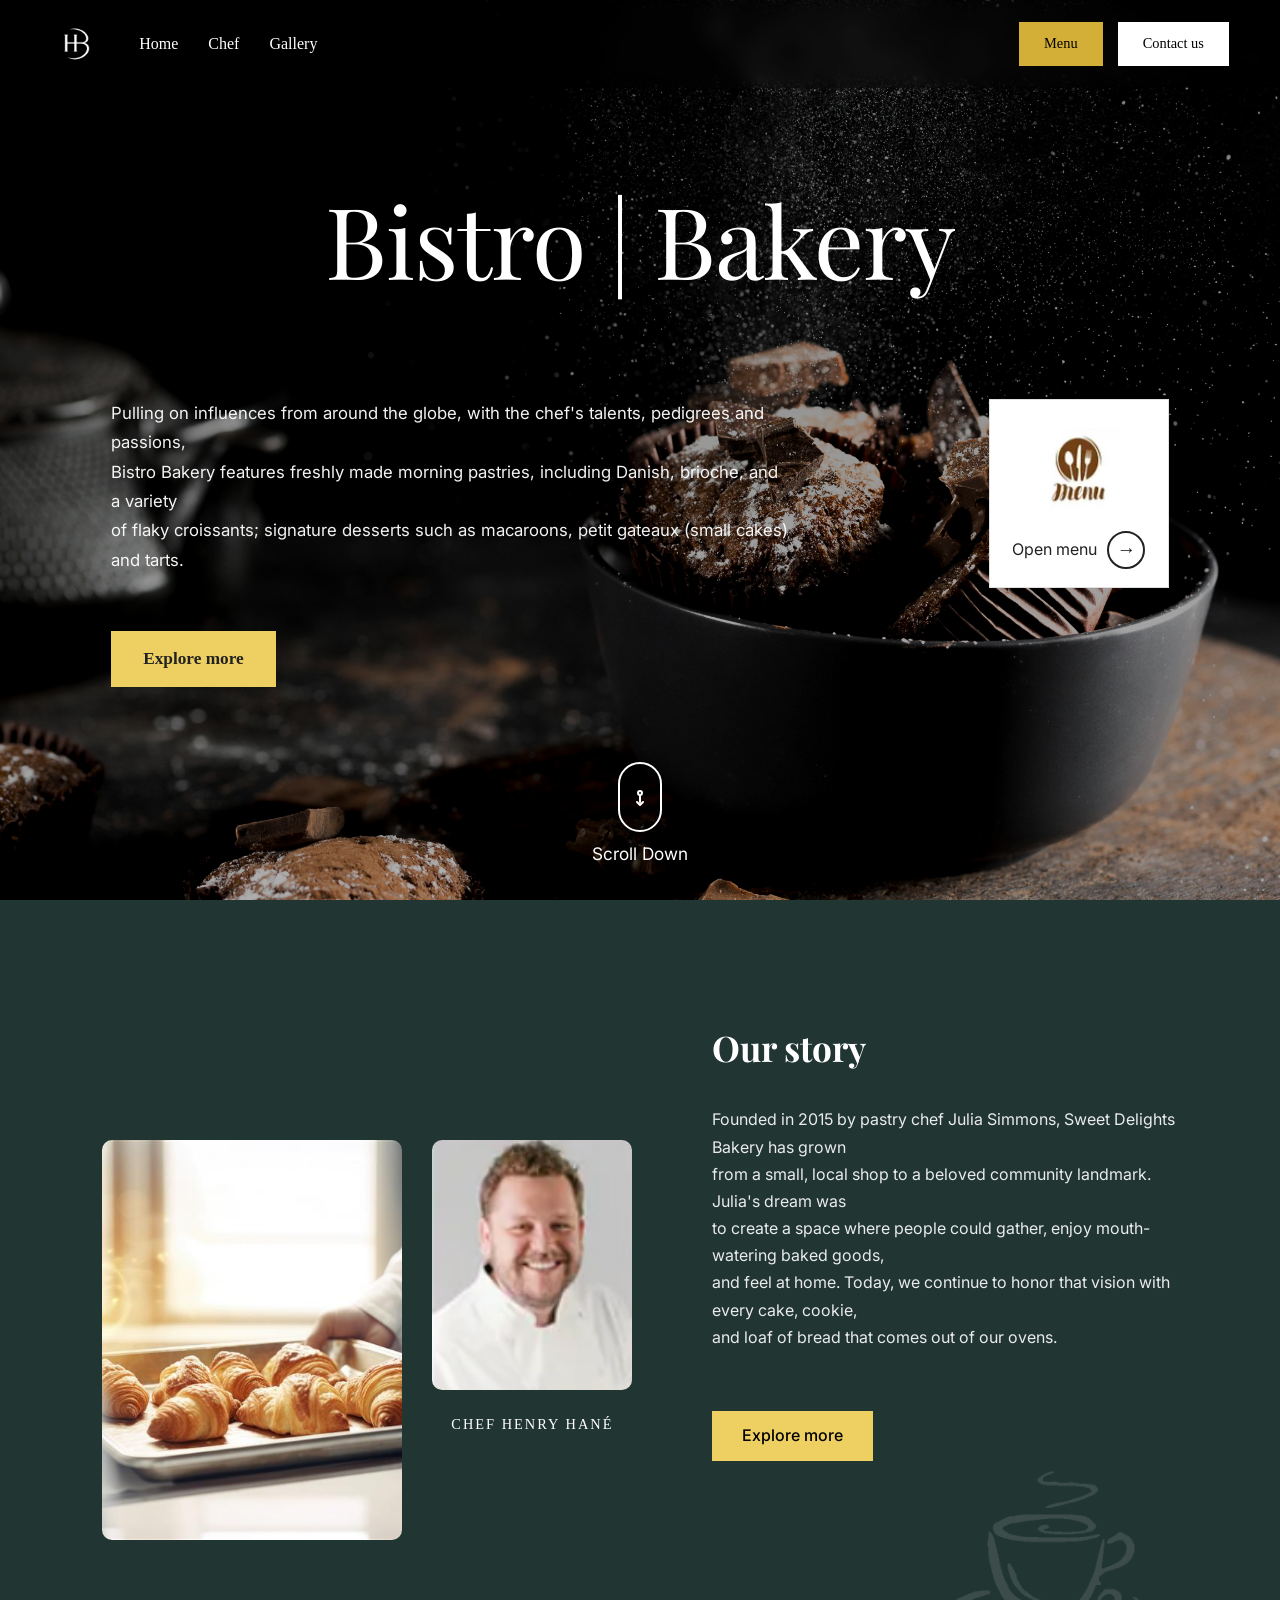
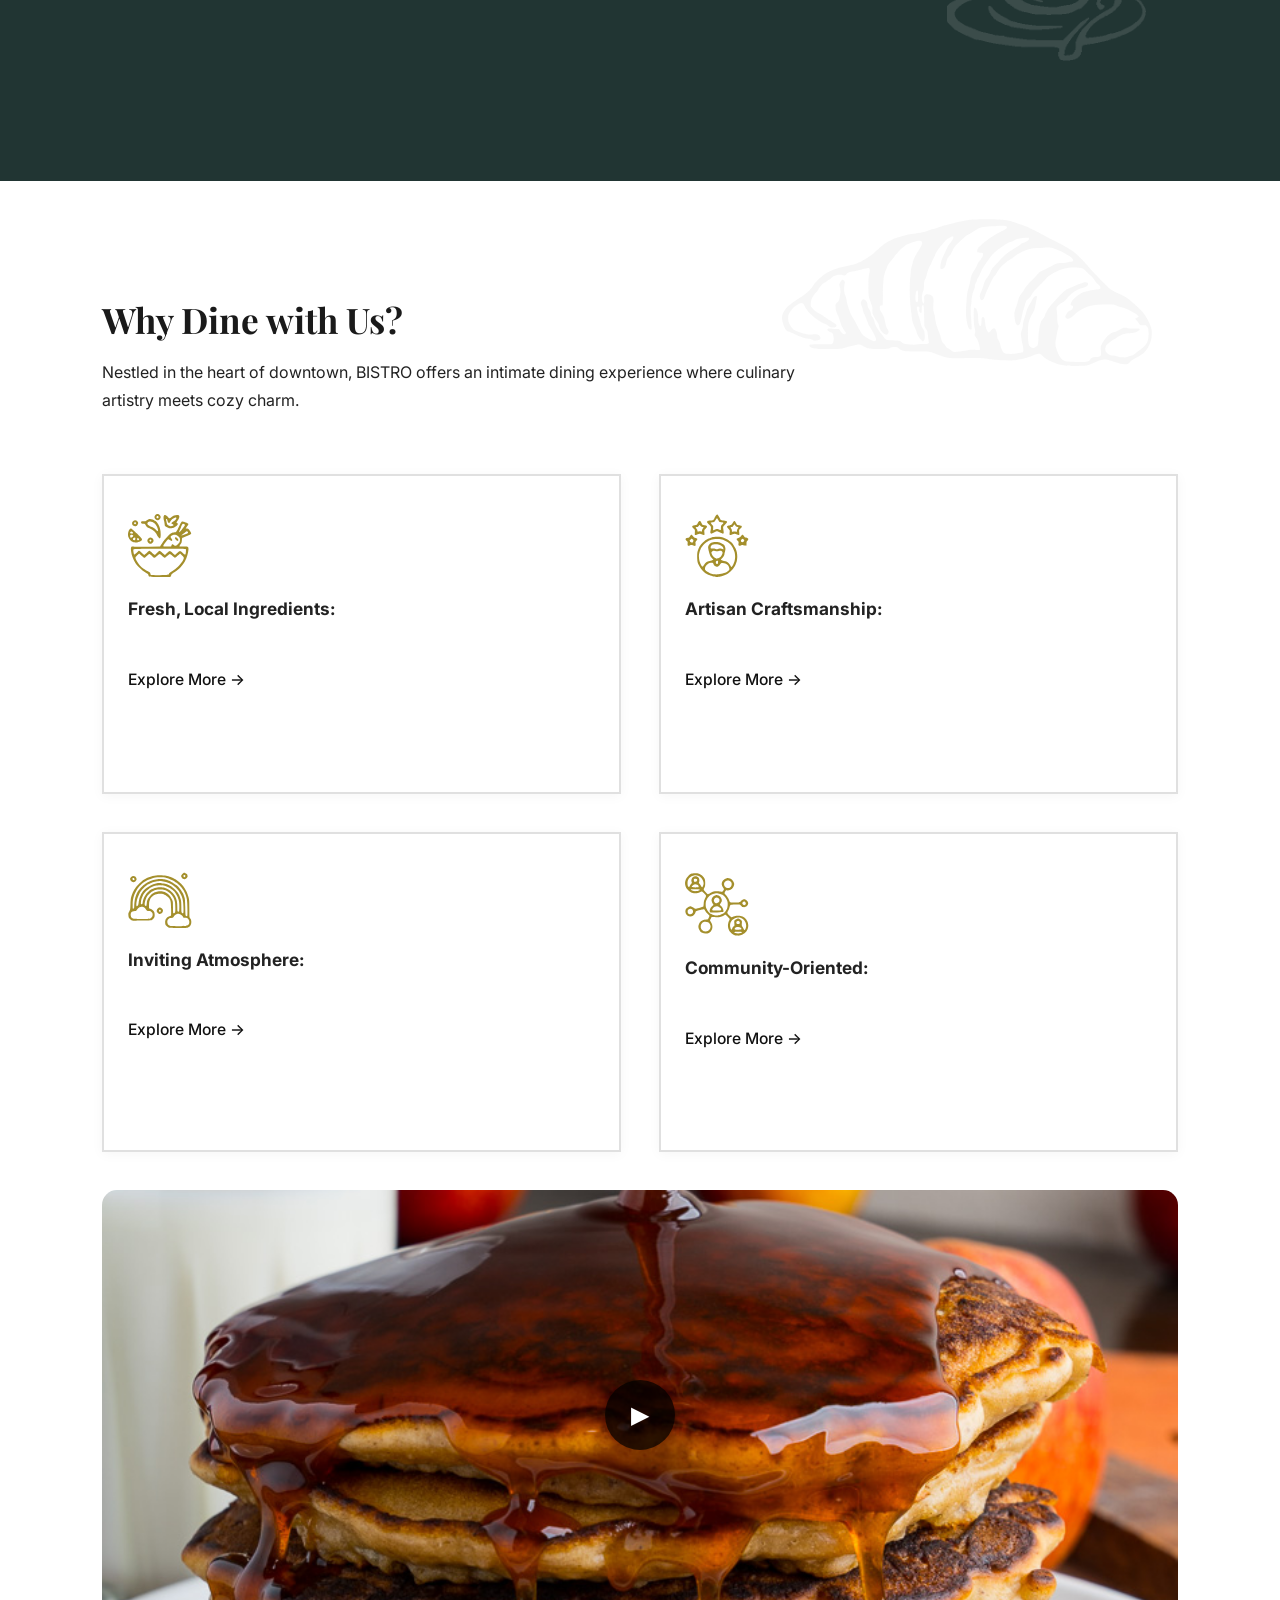
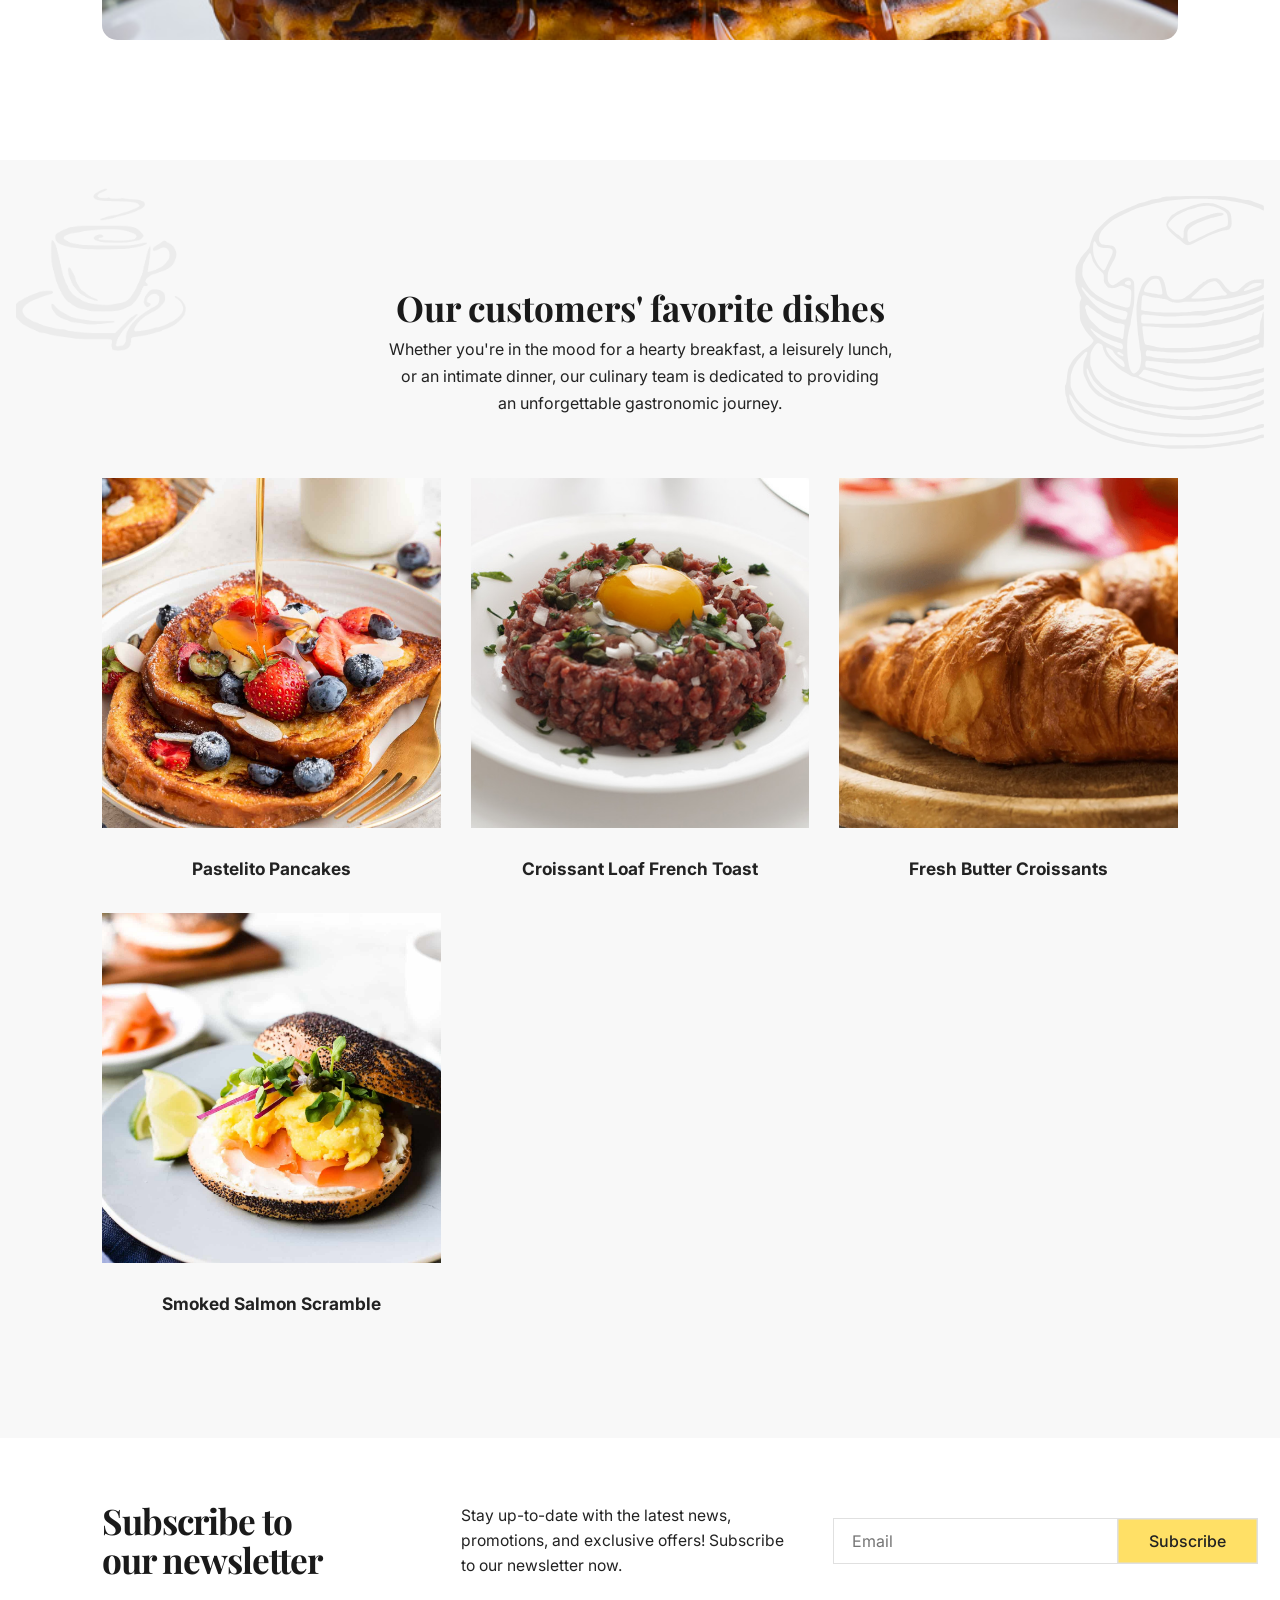
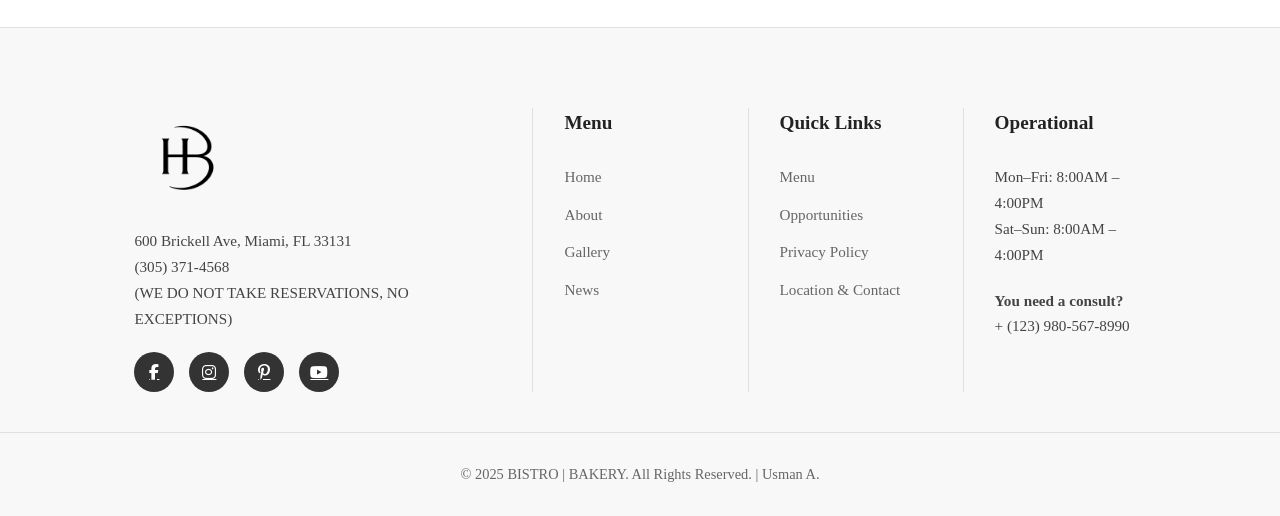
==== commit 07c56893: "Vanaf Div ID in de index.html gedeelte intro toegevoegd samen met wat css die je in base.css kunt vi" ====
--- a/index.html
+++ b/index.html
@@ -1,25 +1,64 @@
 <!DOCTYPE html>
 <html lang="en">
 <head>
-<link rel="preconnect" href="https://fonts.googleapis.com">
-<link rel="preconnect" href="https://fonts.gstatic.com" crossorigin>
-<link href="https://fonts.googleapis.com/css2?family=Inter:wght@400;500;700&family=Playfair+Display:wght@400;700&display=swap" rel="stylesheet">
-<link rel="stylesheet" href="css/base.css">
-<link rel="stylesheet" href="css/navbar.css">
-<link rel="stylesheet" href="css/hero.css">
-<link rel="stylesheet" href="css/story.css">
-<link rel="stylesheet" href="css/why.css">
-<link rel="stylesheet" href="css/dishes.css">
-<link rel="stylesheet" href="css/newsletter.css">
-<link rel="stylesheet" href="css/footer.css">
-<link rel="stylesheet" href="css/responsive.css">
-  <link rel="stylesheet" href="https://cdnjs.cloudflare.com/ajax/libs/font-awesome/6.5.0/css/all.min.css">
   <meta charset="UTF-8">
   <meta name="viewport" content="width=device-width, initial-scale=1.0">
   <title>Bistro | Bakery</title>
- 
+  
+  <!-- Google Fonts -->
+  <link rel="preconnect" href="https://fonts.googleapis.com">
+  <link rel="preconnect" href="https://fonts.gstatic.com" crossorigin>
+  <link href="https://fonts.googleapis.com/css2?family=Inter:wght@400;500;700&family=Playfair+Display:wght@400;700&display=swap" rel="stylesheet">
+  
+  <!-- Font Awesome -->
+  <link rel="stylesheet" href="https://cdnjs.cloudflare.com/ajax/libs/font-awesome/6.5.0/css/all.min.css">
+  
+  <!-- Stylesheets -->
+  <link rel="stylesheet" href="css/base.css">
+  <link rel="stylesheet" href="css/navbar.css">
+  <link rel="stylesheet" href="css/hero.css">
+  <link rel="stylesheet" href="css/story.css">
+  <link rel="stylesheet" href="css/why.css">
+  <link rel="stylesheet" href="css/dishes.css">
+  <link rel="stylesheet" href="css/newsletter.css">
+  <link rel="stylesheet" href="css/footer.css">
+  <link rel="stylesheet" href="css/responsive.css">
 </head>
-  <body>
+<body>
+
+  <div id="intro-overlay">
+    <button class="intro-skip-btn" id="skip-intro">Skip Intro</button>
+    
+    <div class="intro-container">
+     
+      <div class="intro-bg-animated"></div>
+      
+    
+      <div class="intro-light-orb orb-1"></div>
+      <div class="intro-light-orb orb-2"></div>
+      <div class="intro-light-orb orb-3"></div>
+      
+    
+      <div class="intro-particles"></div>
+      
+     
+      <div class="intro-content-main">
+        <div class="intro-brand">
+          <div class="intro-brand-text">BISTRO</div>
+        </div>
+        
+        <div class="intro-tagline">Taste the Art of Baking</div>
+        
+        <div class="intro-divider"></div>
+        
+        <div class="intro-author-credit">
+          <span class="author-label">Developed by</span>
+          <span class="author-name">Sihaam Yussuf</span>
+        </div>
+      </div>
+    </div>
+  </div>
+
   <nav class="navbar" id="navbar">
     <div class="nav-left">
       <div class="logo">
@@ -42,6 +81,7 @@
     </div>
   </nav>
 
+ 
   <div class="mobile-nav" id="mobileNav">
     <div class="mobile-close" onclick="closeMobileMenu()">&times;</div>
     <a href="#home" onclick="closeMobileMenu()">Home</a>
@@ -51,148 +91,156 @@
     <a href="#contact" onclick="closeMobileMenu()">Contact us</a>
   </div>
 
-<div class="container">
-  <main>
-    <header class="hero" id="home">
-      <h1 class="hero-title">Bistro | Bakery</h1>
-      <div class="hero-content">
-        <div class="hero-description-block">
-          <p class="hero-description">
-            Pulling on influences from around the globe, with the chef's talents, pedigrees and passions,<br>
-            Bistro Bakery features freshly made morning pastries, including Danish, brioche, and a variety<br>
-            of flaky croissants; signature desserts such as macaroons, petit gateaux (small cakes) and tarts.
-          </p>
-          <a href="#story" class="hero-cta">Explore more</a>
-        </div>
-        <div class="menu-card">
-          <img src="images/menu.jpg" alt="Menu logo">
-         
-          <div class="menu-card-actions">
-            <span>Open menu</span>
-            <button class="view-btn">&#8594;</button>
+
+  <div class="container">
+    <main>
+
+      <header class="hero" id="home">
+        <h1 class="hero-title">Bistro | Bakery</h1>
+        <div class="hero-content">
+          <div class="hero-description-block">
+            <p class="hero-description">
+              Pulling on influences from around the globe, with the chef's talents, pedigrees and passions,<br>
+              Bistro Bakery features freshly made morning pastries, including Danish, brioche, and a variety<br>
+              of flaky croissants; signature desserts such as macaroons, petit gateaux (small cakes) and tarts.
+            </p>
+            <a href="#story" class="hero-cta">Explore more</a>
           </div>
-        </div>
-      </div>
-      <div class="scroll-indicator">
-        <div class="scroll-icon">
-          <svg width="24" height="24" viewBox="0 0 24 24" fill="none" xmlns="http://www.w3.org/2000/svg">
-            <circle cx="12" cy="8" r="2" stroke="#fff" stroke-width="2"/>
-            <path d="M12 10v7" stroke="#fff" stroke-width="2" stroke-linecap="round"/>
-            <path d="M9 17l3 3 3-3" stroke="#fff" stroke-width="2" stroke-linecap="round" stroke-linejoin="round"/>
-          </svg>
-        </div>
-        <span class="scroll-text">Scroll Down</span>
-      </div>
-    </header>
-  </main>
-</div>
-    <section class="story" id="story">
-      <div class="story-images">
-        <img src="images/yummy.jpg" alt="Fresh croissants" class="story-main-img">
-        <div class="chef-section" id="chef">
-          <img src="images/henry.png" alt="Chef Henry Hane" class="chef-img">
-          <p class="chef-name">CHEF HENRY HANÉ</p>
-        </div>
-      </div>
-      <div class="story-text">
-  <h2 style="font-family:'Playfair Display',serif;font-weight:700;font-size:2.2rem;color:#fff;">Our story</h2>
-        <p style="font-family:'Inter',sans-serif;font-size:1rem;font-weight:400;line-height:1.7;color:#fff;">
-          Founded in 2015 by pastry chef Julia Simmons, Sweet Delights Bakery has grown <br>
-          from a small, local shop to a beloved community landmark. Julia's dream was <br>
-          to create a space where people could gather, enjoy mouth-watering baked goods, <br>
-          and feel at home. Today, we continue to honor that vision with every cake, cookie, <br>
-          and loaf of bread that comes out of our ovens.
-        </p>
-  <a href="#why" class="btn-outline" style="font-family:'Inter',sans-serif;font-weight:500;">Explore more</a>
-        <img src="images/coffee.png" alt="Coffee cup decoration" class="story-decoration">
-      </div>
-    </section>
-
-    <section class="why" id="why">
-      <div class="why-header">
-  <h2 style="font-family:'Playfair Display',serif;font-weight:700;font-size:2.2rem;">Why Dine with Us?</h2>
-        <p class="why-subtitle" style="font-family:'Inter',sans-serif;font-size:1rem;font-weight:400;color:#222;">
-          Nestled in the heart of downtown, BISTRO offers an intimate dining experience where culinary artistry meets cozy charm.
-        </p>
-      </div>
-
-      <img src="images/croissant.svg" alt="Croissant illustration" class="croissant-bg">
-
-      <div class="why-grid">
-        <div class="card">
-          <img src="images/food.svg" alt="Ingredients">
-          <h3 style="font-family:'Inter',sans-serif;font-weight:700;font-size:1.08rem;">Fresh, Local Ingredients:</h3>
-          <p>Explore More →</p>
-        </div>
-
-        <div class="card">
-          <img src="images/person-stars.svg" alt="Craft">
-          <h3 style="font-family:'Inter',sans-serif;font-weight:700;font-size:1.08rem;">Artisan Craftsmanship:</h3>
-          <p>Explore More →</p>
-        </div>
-
-        <div class="card">
-          <img src="images/rainbow.svg" alt="Atmosphere">
-          <h3 style="font-family:'Inter',sans-serif;font-weight:700;font-size:1.08rem;">Inviting Atmosphere:</h3>
-          <p>Explore More →</p>
-        </div>
-
-        <div class="card">
-          <img src="images/people.svg" alt="Community">
-          <h3 style="font-family:'Inter',sans-serif;font-weight:700;font-size:1.08rem;">Community-Oriented:</h3>
-          <p>Explore More →</p>
-        </div>
-
-        <div class="food-showcase">
-          <img src="images/syrup.jpg" alt="Bakery showcase">
-          <button class="play-button">▶</button>
-        </div>
-      </div>
-    </section>
+          <div class="menu-card">
+            <img src="images/menu.jpg" alt="Menu logo">
+            <div class="menu-card-actions">
+              <span>Open menu</span>
+              <button class="view-btn">&#8594;</button>
+            </div>
+          </div>
+        </div>
+        <div class="scroll-indicator">
+          <div class="scroll-icon">
+            <svg width="24" height="24" viewBox="0 0 24 24" fill="none" xmlns="http://www.w3.org/2000/svg">
+              <circle cx="12" cy="8" r="2" stroke="#fff" stroke-width="2"/>
+              <path d="M12 10v7" stroke="#fff" stroke-width="2" stroke-linecap="round"/>
+              <path d="M9 17l3 3 3-3" stroke="#fff" stroke-width="2" stroke-linecap="round" stroke-linejoin="round"/>
+            </svg>
+          </div>
+          <span class="scroll-text">Scroll Down</span>
+        </div>
+      </header>
+    </main>
+  </div>
+
+ 
+  <section class="story" id="story">
+    <div class="story-images">
+      <img src="images/yummy.jpg" alt="Fresh croissants" class="story-main-img">
+      <div class="chef-section" id="chef">
+        <img src="images/henry.png" alt="Chef Henry Hane" class="chef-img">
+        <p class="chef-name">CHEF HENRY HANÉ</p>
+      </div>
+    </div>
+    <div class="story-text">
+      <h2 style="font-family:'Playfair Display',serif;font-weight:700;font-size:2.2rem;color:#fff;">Our story</h2>
+      <p style="font-family:'Inter',sans-serif;font-size:1rem;font-weight:400;line-height:1.7;color:#fff;">
+        Founded in 2015 by pastry chef Julia Simmons, Sweet Delights Bakery has grown <br>
+        from a small, local shop to a beloved community landmark. Julia's dream was <br>
+        to create a space where people could gather, enjoy mouth-watering baked goods, <br>
+        and feel at home. Today, we continue to honor that vision with every cake, cookie, <br>
+        and loaf of bread that comes out of our ovens.
+      </p>
+      <a href="#why" class="btn-outline" style="font-family:'Inter',sans-serif;font-weight:500;">Explore more</a>
+      <img src="images/coffee.png" alt="Coffee cup decoration" class="story-decoration">
+    </div>
+  </section>
+
+
+  <section class="why" id="why">
+    <div class="why-header">
+      <h2 style="font-family:'Playfair Display',serif;font-weight:700;font-size:2.2rem;">Why Dine with Us?</h2>
+      <p class="why-subtitle" style="font-family:'Inter',sans-serif;font-size:1rem;font-weight:400;color:#222;">
+        Nestled in the heart of downtown, BISTRO offers an intimate dining experience where culinary artistry meets cozy charm.
+      </p>
+    </div>
+
+    <img src="images/croissant.svg" alt="Croissant illustration" class="croissant-bg">
+
+    <div class="why-grid">
+      <div class="card">
+        <img src="images/food.svg" alt="Ingredients">
+        <h3 style="font-family:'Inter',sans-serif;font-weight:700;font-size:1.08rem;">Fresh, Local Ingredients:</h3>
+        <p>Explore More →</p>
+      </div>
+
+      <div class="card">
+        <img src="images/person-stars.svg" alt="Craft">
+        <h3 style="font-family:'Inter',sans-serif;font-weight:700;font-size:1.08rem;">Artisan Craftsmanship:</h3>
+        <p>Explore More →</p>
+      </div>
+
+      <div class="card">
+        <img src="images/rainbow.svg" alt="Atmosphere">
+        <h3 style="font-family:'Inter',sans-serif;font-weight:700;font-size:1.08rem;">Inviting Atmosphere:</h3>
+        <p>Explore More →</p>
+      </div>
+
+      <div class="card">
+        <img src="images/people.svg" alt="Community">
+        <h3 style="font-family:'Inter',sans-serif;font-weight:700;font-size:1.08rem;">Community-Oriented:</h3>
+        <p>Explore More →</p>
+      </div>
+
+      <div class="food-showcase">
+        <img src="images/syrup.jpg" alt="Bakery showcase">
+        <button class="play-button">▶</button>
+      </div>
+    </div>
+  </section>
+
 
     <section class="dishes" id="gallery" style="position:relative;">
-  <img src="images/coffee.png" alt="Coffee SVG" style="position:absolute;left:16px;top:20px;width:170px;opacity:0.28;z-index:0;pointer-events:none;">
-  <img src="images/pancakes.svg" alt="Pancakes SVG" style="position:absolute;right:16px;top:20px;width:220px;opacity:0.32;z-index:0;pointer-events:none;">
-  <h2 style="position:relative;z-index:1;font-family:'Playfair Display',serif;font-weight:700;font-size:2.2rem;">Our customers' favorite dishes</h2>
-      <p class="dishes-subtitle" style="position:relative;z-index:1;font-family:'Inter',sans-serif;font-size:1rem;font-weight:400;color:#222;">
-        Whether you're in the mood for a hearty breakfast, a leisurely lunch, <br>
-        or an intimate dinner, our culinary team is dedicated to providing <br>
-        an unforgettable gastronomic journey.
-      </p>
-      <div class="dishes-list" style="position:relative;z-index:1;">
-        <div class="dish-card">
-          <img src="images/pancakes.jpg" alt="Pastelito Pancakes">
-          <p style="font-family:'Inter',sans-serif;font-weight:700;font-size:1.08rem;color:#222;">Pastelito Pancakes</p>
-        </div>
-        <div class="dish-card">
-          <img src="images/file.jpg" alt="French Toast">
-          <p style="font-family:'Inter',sans-serif;font-weight:700;font-size:1.08rem;color:#222;">Croissant Loaf French Toast</p>
-        </div>
-        <div class="dish-card">
-          <img src="images/croissantjes.webp" alt="Croissants">
-          <p style="font-family:'Inter',sans-serif;font-weight:700;font-size:1.08rem;color:#222;">Fresh Butter Croissants</p>
-        </div>
-        <div class="dish-card">
-          <img src="images/bagel.jpg" alt="Smoked Salmon">
-          <p style="font-family:'Inter',sans-serif;font-weight:700;font-size:1.08rem;color:#222;">Smoked Salmon Scramble</p>
-        </div>
-      </div>
-    </section>
-
-    <div class="newsletter">
-      <div class="newsletter-left" style="flex:1;display:flex;align-items:flex-start;justify-content:flex-start;">
-        <h2 style="font-family:'Playfair Display',serif;font-weight:700;font-size:2.2rem;line-height:1.1;">Subscribe to<br>our newsletter</h2>
-      </div>
-      <div class="newsletter-right" style="flex:2;display:flex;align-items:center;justify-content:space-between;width:100%;gap:32px;">
-        <div style="display:flex;align-items:center;gap:32px;width:100%;">
-          <p style="font-family:'Inter',sans-serif;font-size:0.98rem;font-weight:400;color:#222;margin:0;max-width:340px;">Stay up-to-date with the latest news, promotions, and exclusive offers! Subscribe to our newsletter now.</p>
-          <form style="display:flex;max-width:340px;width:100%;">
-            <input type="email" placeholder="Email">
-            <button type="submit">Subscribe</button>
-          </form>
-        </div>
-      </div>
-    </div>
+    <img src="images/coffee.png" alt="Coffee SVG" style="position:absolute;left:16px;top:20px;width:170px;opacity:0.28;z-index:0;pointer-events:none;">
+    <img src="images/pancakes.svg" alt="Pancakes SVG" style="position:absolute;right:16px;top:20px;width:220px;opacity:0.32;z-index:0;pointer-events:none;">
+    <h2 style="position:relative;z-index:1;font-family:'Playfair Display',serif;font-weight:700;font-size:2.2rem;">Our customers' favorite dishes</h2>
+    <p class="dishes-subtitle" style="position:relative;z-index:1;font-family:'Inter',sans-serif;font-size:1rem;font-weight:400;color:#222;">
+      Whether you're in the mood for a hearty breakfast, a leisurely lunch, <br>
+      or an intimate dinner, our culinary team is dedicated to providing <br>
+      an unforgettable gastronomic journey.
+    </p>
+    <div class="dishes-list" style="position:relative;z-index:1;">
+      <div class="dish-card">
+        <img src="images/pancakes.jpg" alt="Pastelito Pancakes">
+        <p style="font-family:'Inter',sans-serif;font-weight:700;font-size:1.08rem;color:#222;">Pastelito Pancakes</p>
+      </div>
+      <div class="dish-card">
+        <img src="images/file.jpg" alt="French Toast">
+        <p style="font-family:'Inter',sans-serif;font-weight:700;font-size:1.08rem;color:#222;">Croissant Loaf French Toast</p>
+      </div>
+      <div class="dish-card">
+        <img src="images/croissantjes.webp" alt="Croissants">
+        <p style="font-family:'Inter',sans-serif;font-weight:700;font-size:1.08rem;color:#222;">Fresh Butter Croissants</p>
+      </div>
+      <div class="dish-card">
+        <img src="images/bagel.jpg" alt="Smoked Salmon">
+        <p style="font-family:'Inter',sans-serif;font-weight:700;font-size:1.08rem;color:#222;">Smoked Salmon Scramble</p>
+      </div>
+    </div>
+  </section>
+
+
+  <div class="newsletter">
+    <div class="newsletter-left" style="flex:1;display:flex;align-items:flex-start;justify-content:flex-start;">
+      <h2 style="font-family:'Playfair Display',serif;font-weight:700;font-size:2.2rem;line-height:1.1;">Subscribe to<br>our newsletter</h2>
+    </div>
+    <div class="newsletter-right" style="flex:2;display:flex;align-items:center;justify-content:space-between;width:100%;gap:32px;">
+      <div style="display:flex;align-items:center;gap:32px;width:100%;">
+        <p style="font-family:'Inter',sans-serif;font-size:0.98rem;font-weight:400;color:#222;margin:0;max-width:340px;">Stay up-to-date with the latest news, promotions, and exclusive offers! Subscribe to our newsletter now.</p>
+        <form style="display:flex;max-width:340px;width:100%;">
+          <input type="email" placeholder="Email">
+          <button type="submit">Subscribe</button>
+        </form>
+      </div>
+    </div>
+  </div>
+
+
   <footer class="footer" id="contact">
     <div class="footer-column">
       <img src="images/logobb.png" alt="Bistro Bakery Logo" class="footer-logo">
@@ -237,10 +285,14 @@
     </div>
   </footer>
 
+ 
   <div class="footer-bottom">
     <p>&copy; 2025 BISTRO | BAKERY. All Rights Reserved. | Usman A.</p>
   </div>
 
-<script src="js/script.js"></script>
+
+  <script src="js/script.js"></script>
 </body>
-</html>+</html>
+
+ 
--- a/css/base.css
+++ b/css/base.css
@@ -1,7 +1,378 @@
+
+
+#intro-overlay {
+  position: fixed;
+  inset: 0;
+  z-index: 9999;
+  display: flex;
+  align-items: center;
+  justify-content: center;
+  background: #0a0a0a;
+  animation: fadeOutIntroMain 1s 6s forwards;
+}
+
+.intro-container {
+  position: relative;
+  width: 100vw;
+  height: 100vh;
+  overflow: hidden;
+  display: flex;
+  flex-direction: column;
+  align-items: center;
+  justify-content: center;
+}
+
+
+.intro-bg-animated {
+  position: absolute;
+  inset: 0;
+  background: linear-gradient(135deg, 
+    #0a0a0a 0%, 
+    #1a1a1a 25%, 
+    #d4af37 50%, 
+    #1a1a1a 75%, 
+    #0a0a0a 100%);
+  background-size: 400% 400%;
+  animation: gradientShift 8s ease infinite;
+}
+
+@keyframes gradientShift {
+  0%, 100% { background-position: 0% 50%; }
+  50% { background-position: 100% 50%; }
+}
+
+
+.intro-light-orb {
+  position: absolute;
+  border-radius: 50%;
+  filter: blur(80px);
+  opacity: 0;
+  pointer-events: none;
+  animation: orbPulse 4s ease-in-out infinite;
+}
+
+.intro-light-orb.orb-1 {
+  top: 20%;
+  left: 15%;
+  width: 400px;
+  height: 400px;
+  background: radial-gradient(circle, #d4af37 0%, transparent 70%);
+  animation-delay: 0s;
+}
+
+.intro-light-orb.orb-2 {
+  bottom: 20%;
+  right: 15%;
+  width: 350px;
+  height: 350px;
+  background: radial-gradient(circle, #ffd700 0%, transparent 70%);
+  animation-delay: 1s;
+}
+
+.intro-light-orb.orb-3 {
+  top: 50%;
+  left: 50%;
+  transform: translate(-50%, -50%);
+  width: 600px;
+  height: 600px;
+  background: radial-gradient(circle, #d4af37 0%, transparent 60%);
+  animation-delay: 0.5s;
+}
+
+@keyframes orbPulse {
+  0%, 100% { 
+    opacity: 0.3;
+    transform: scale(1);
+  }
+  50% { 
+    opacity: 0.6;
+    transform: scale(1.2);
+  }
+}
+
+
+.intro-particles {
+  position: absolute;
+  inset: 0;
+  pointer-events: none;
+  overflow: hidden;
+}
+
+.particle {
+  position: absolute;
+  background: #d4af37;
+  border-radius: 50%;
+  opacity: 0;
+  animation: particleFloat 6s linear infinite;
+}
+
+.particle:nth-child(1) { left: 10%; width: 4px; height: 4px; animation-delay: 0s; }
+.particle:nth-child(2) { left: 20%; width: 6px; height: 6px; animation-delay: 1s; }
+.particle:nth-child(3) { left: 30%; width: 3px; height: 3px; animation-delay: 2s; }
+.particle:nth-child(4) { left: 40%; width: 5px; height: 5px; animation-delay: 0.5s; }
+.particle:nth-child(5) { left: 50%; width: 4px; height: 4px; animation-delay: 1.5s; }
+.particle:nth-child(6) { left: 60%; width: 6px; height: 6px; animation-delay: 2.5s; }
+.particle:nth-child(7) { left: 70%; width: 3px; height: 3px; animation-delay: 0.8s; }
+.particle:nth-child(8) { left: 80%; width: 5px; height: 5px; animation-delay: 1.8s; }
+.particle:nth-child(9) { left: 90%; width: 4px; height: 4px; animation-delay: 2.2s; }
+
+@keyframes particleFloat {
+  0% {
+    bottom: -10px;
+    opacity: 0;
+    transform: translateX(0) rotate(0deg);
+  }
+  10% {
+    opacity: 0.8;
+  }
+  90% {
+    opacity: 0.8;
+  }
+  100% {
+    bottom: 110vh;
+    opacity: 0;
+    transform: translateX(50px) rotate(360deg);
+  }
+}
+
+
+.intro-content-main {
+  position: relative;
+  z-index: 10;
+  text-align: center;
+  display: flex;
+  flex-direction: column;
+  align-items: center;
+  gap: 24px;
+}
+
+
+.intro-brand {
+  position: relative;
+  overflow: hidden;
+  margin-bottom: 16px;
+}
+
+.intro-brand-text {
+  font-family: 'Playfair Display', serif;
+  font-size: 5rem;
+  font-weight: 700;
+  color: #d4af37;
+  letter-spacing: 8px;
+  text-transform: uppercase;
+  position: relative;
+  display: inline-block;
+  animation: brandReveal 1.5s cubic-bezier(0.77, 0, 0.175, 1) forwards;
+  text-shadow: 
+    0 0 20px rgba(212, 175, 55, 0.8),
+    0 0 40px rgba(212, 175, 55, 0.5),
+    0 0 60px rgba(212, 175, 55, 0.3);
+}
+
+@keyframes brandReveal {
+  0% {
+    opacity: 0;
+    transform: translateY(100px) scale(0.8);
+    filter: blur(20px);
+  }
+  100% {
+    opacity: 1;
+    transform: translateY(0) scale(1);
+    filter: blur(0);
+  }
+}
+
+
+.intro-tagline {
+  font-family: 'Inter', sans-serif;
+  font-size: 1.5rem;
+  font-weight: 300;
+  color: #ffffff;
+  letter-spacing: 4px;
+  text-transform: uppercase;
+  opacity: 0;
+  animation: taglineFade 1.2s 0.8s cubic-bezier(0.77, 0, 0.175, 1) forwards;
+  text-shadow: 0 0 10px rgba(212, 175, 55, 0.5);
+}
+
+@keyframes taglineFade {
+  0% {
+    opacity: 0;
+    transform: translateY(30px);
+  }
+  100% {
+    opacity: 1;
+    transform: translateY(0);
+  }
+}
+
+
+.intro-divider {
+  width: 0;
+  height: 2px;
+  background: linear-gradient(90deg, transparent, #d4af37, transparent);
+  margin: 24px 0;
+  animation: lineExpand 1.5s 1.2s cubic-bezier(0.77, 0, 0.175, 1) forwards;
+  box-shadow: 0 0 10px #d4af37;
+}
+
+@keyframes lineExpand {
+  0% { width: 0; }
+  100% { width: 400px; }
+}
+
+
+.intro-author-credit {
+  margin-top: 32px;
+  font-family: 'Inter', sans-serif;
+  font-size: 1rem;
+  color: #ffffff;
+  letter-spacing: 2px;
+  opacity: 0;
+  animation: authorReveal 1s 2s cubic-bezier(0.77, 0, 0.175, 1) forwards;
+  display: flex;
+  align-items: center;
+  gap: 12px;
+  background: rgba(212, 175, 55, 0.1);
+  padding: 12px 32px;
+  border-radius: 50px;
+  border: 1px solid rgba(212, 175, 55, 0.3);
+  backdrop-filter: blur(10px);
+  box-shadow: 
+    0 4px 20px rgba(212, 175, 55, 0.2),
+    inset 0 1px 0 rgba(255, 255, 255, 0.1);
+}
+
+.intro-author-credit::before {
+  content: '';
+  width: 40px;
+  height: 1px;
+  background: #d4af37;
+  display: inline-block;
+}
+
+.intro-author-credit::after {
+  content: '';
+  width: 40px;
+  height: 1px;
+  background: #d4af37;
+  display: inline-block;
+}
+
+@keyframes authorReveal {
+  0% {
+    opacity: 0;
+    transform: translateY(20px) scale(0.9);
+  }
+  100% {
+    opacity: 1;
+    transform: translateY(0) scale(1);
+  }
+}
+
+.author-label {
+  font-weight: 300;
+  color: rgba(255, 255, 255, 0.7);
+  font-size: 0.9rem;
+}
+
+.author-name {
+  font-weight: 700;
+  color: #d4af37;
+  font-size: 1.1rem;
+  text-shadow: 0 0 10px rgba(212, 175, 55, 0.5);
+}
+
+
+.intro-skip-btn {
+  position: absolute;
+  top: 40px;
+  right: 60px;
+  z-index: 100;
+  background: rgba(212, 175, 55, 0.15);
+  color: #d4af37;
+  border: 1px solid rgba(212, 175, 55, 0.4);
+  font-family: 'Inter', sans-serif;
+  font-size: 0.95rem;
+  font-weight: 600;
+  padding: 12px 28px;
+  border-radius: 50px;
+  cursor: pointer;
+  transition: all 0.3s cubic-bezier(0.77, 0, 0.175, 1);
+  backdrop-filter: blur(10px);
+  letter-spacing: 1px;
+  text-transform: uppercase;
+  opacity: 0;
+  animation: skipBtnFade 0.6s 1s forwards;
+}
+
+@keyframes skipBtnFade {
+  to { opacity: 1; }
+}
+
+.intro-skip-btn:hover {
+  background: #d4af37;
+  color: #0a0a0a;
+  border-color: #d4af37;
+  box-shadow: 0 0 30px rgba(212, 175, 55, 0.6);
+  transform: translateY(-2px);
+}
+
+.intro-skip-btn:active {
+  transform: translateY(0);
+}
+
+
+@keyframes fadeOutIntroMain {
+  to { 
+    opacity: 0; 
+    visibility: hidden; 
+    pointer-events: none; 
+  }
+}
+
+
+@media (max-width: 768px) {
+  .intro-brand-text {
+    font-size: 3rem;
+    letter-spacing: 4px;
+  }
+  
+  .intro-tagline {
+    font-size: 1rem;
+    letter-spacing: 2px;
+  }
+  
+  .intro-divider {
+    animation: lineExpand 1.5s 1.2s cubic-bezier(0.77, 0, 0.175, 1) forwards;
+  }
+  
+  @keyframes lineExpand {
+    100% { width: 250px; }
+  }
+  
+  .intro-skip-btn {
+    top: 20px;
+    right: 20px;
+    padding: 10px 20px;
+    font-size: 0.85rem;
+  }
+  
+  .intro-author-credit {
+    padding: 10px 24px;
+    font-size: 0.9rem;
+  }
+}
+
+
 :root {
   --yellow: #d4af37;
   --dark-green: #213533;
   --light-gray: #f8f8f8;
+  --main-text: #1a1a1a;
+  --subtitle-text: #666;
+  --dish-card-text: #333;
+  --card-p-text: #111;
 }
 
 * {
@@ -10,11 +381,10 @@
   box-sizing: border-box;
 }
 
-
 body {
   font-family: 'Georgia', serif;
-  color: #1a1a1a;
+  color: var(--main-text);
   line-height: 1.6;
   background: #fff;
   overflow-x: hidden;
-}
+}
--- a/css/hero.css
+++ b/css/hero.css
@@ -61,7 +61,7 @@
   font-size: 1.08rem;
   font-weight: 600;
   border: none;
-  border-radius: 6px;
+
   box-shadow: 0 2px 8px rgba(0,0,0,0.08);
   text-decoration: none;
   display: inline-block;
--- a/css/why.css
+++ b/css/why.css
@@ -75,7 +75,7 @@
 }
 
 .card p {
-  color: #111;
+  color: var(--card-p-text);
   font-size: 0.98rem;
   font-weight: 500;
   margin-top: 32px;
--- a/css/dishes.css
+++ b/css/dishes.css
@@ -4,16 +4,16 @@
   background: var(--light-gray);
 }
 
-.dishes h2 {
+ .dishes-heading {
   font-size: 3rem;
   margin-bottom: 20px;
-  font-weight: 300;
+  font-weight: 400;
 }
 
 .dishes-subtitle {
   max-width: 700px;
   margin: 0 auto 60px;
-  color: #666;
+  color: var(--subtitle-text);
   font-size: 1.1rem;
   line-height: 1.7;
 }
@@ -27,7 +27,6 @@
 .dish-card {
   text-align: center;
   transition: transform 0.3s ease;
-
 }
 
 .dish-card:hover {
@@ -44,5 +43,5 @@
 .dish-card p {
   font-weight: 600;
   font-size: 1.1rem;
-  color: #333;
+  color: var(--dish-card-text);
 }
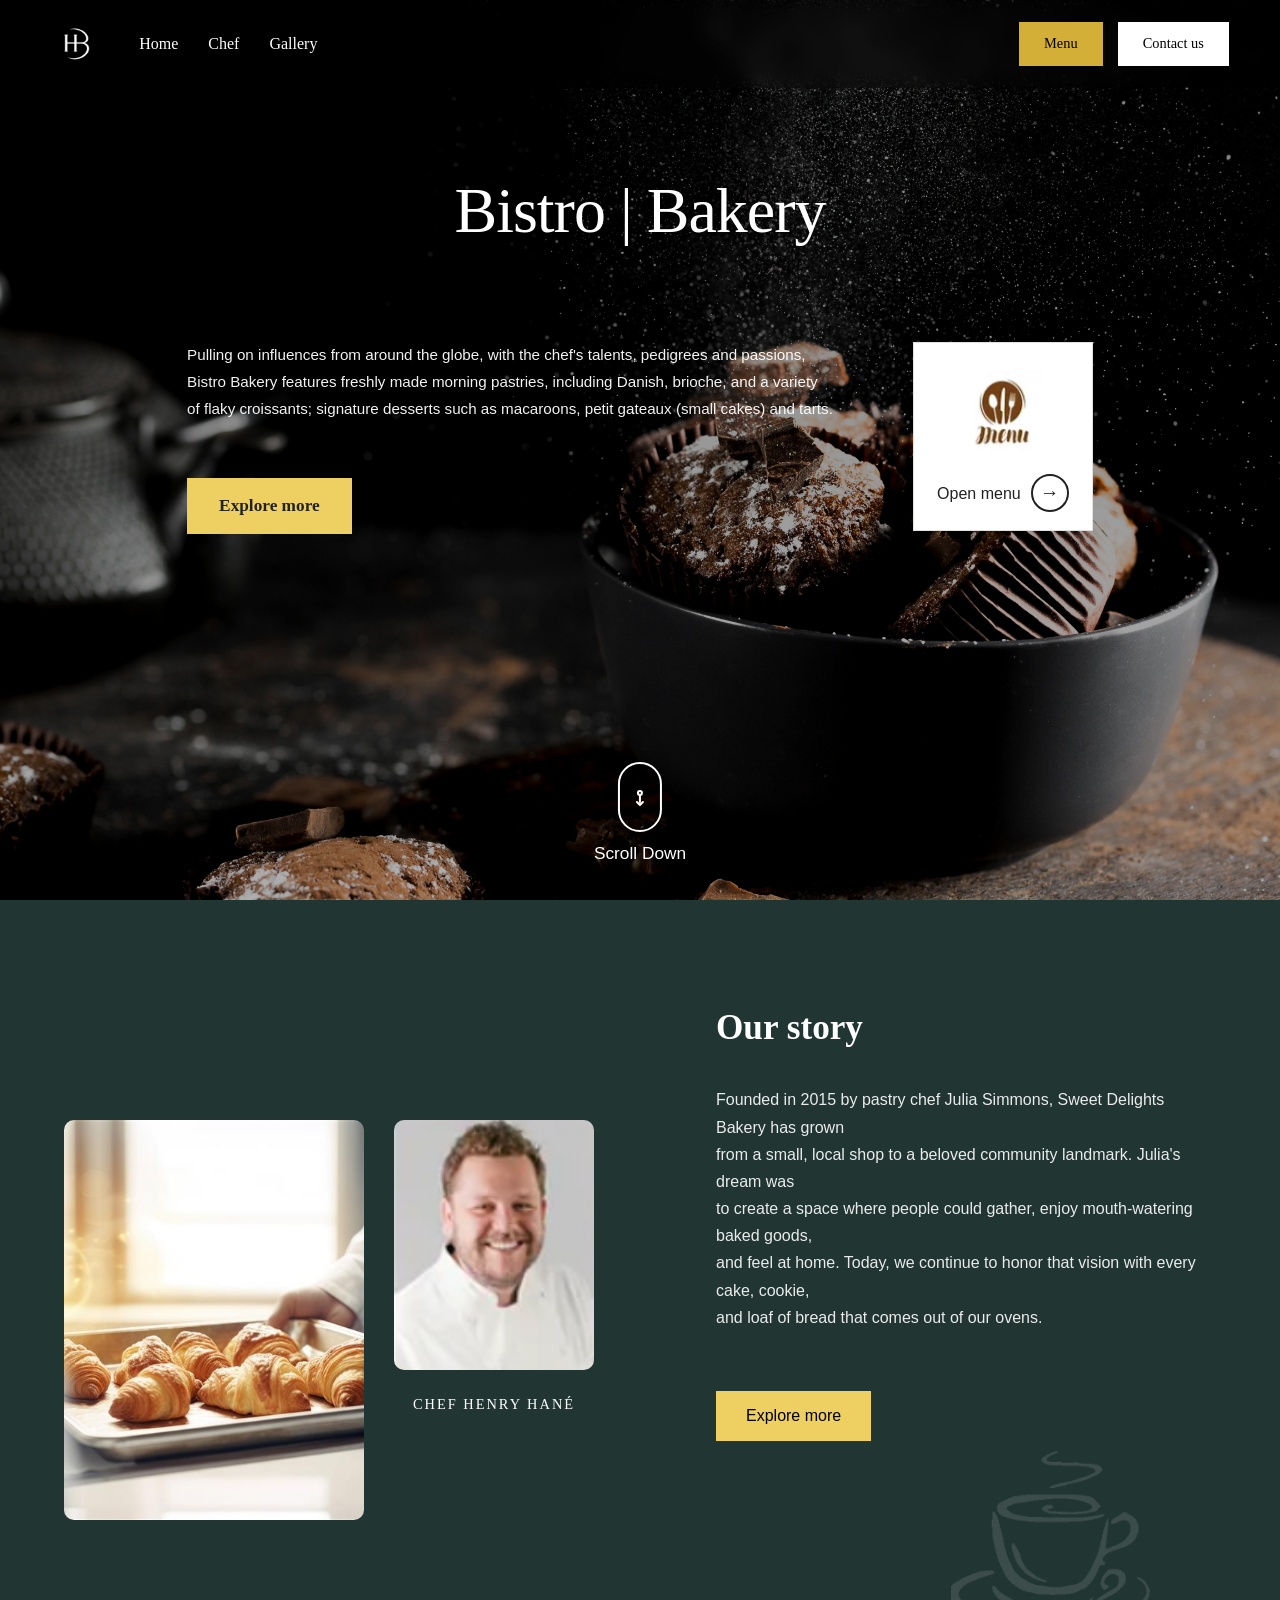
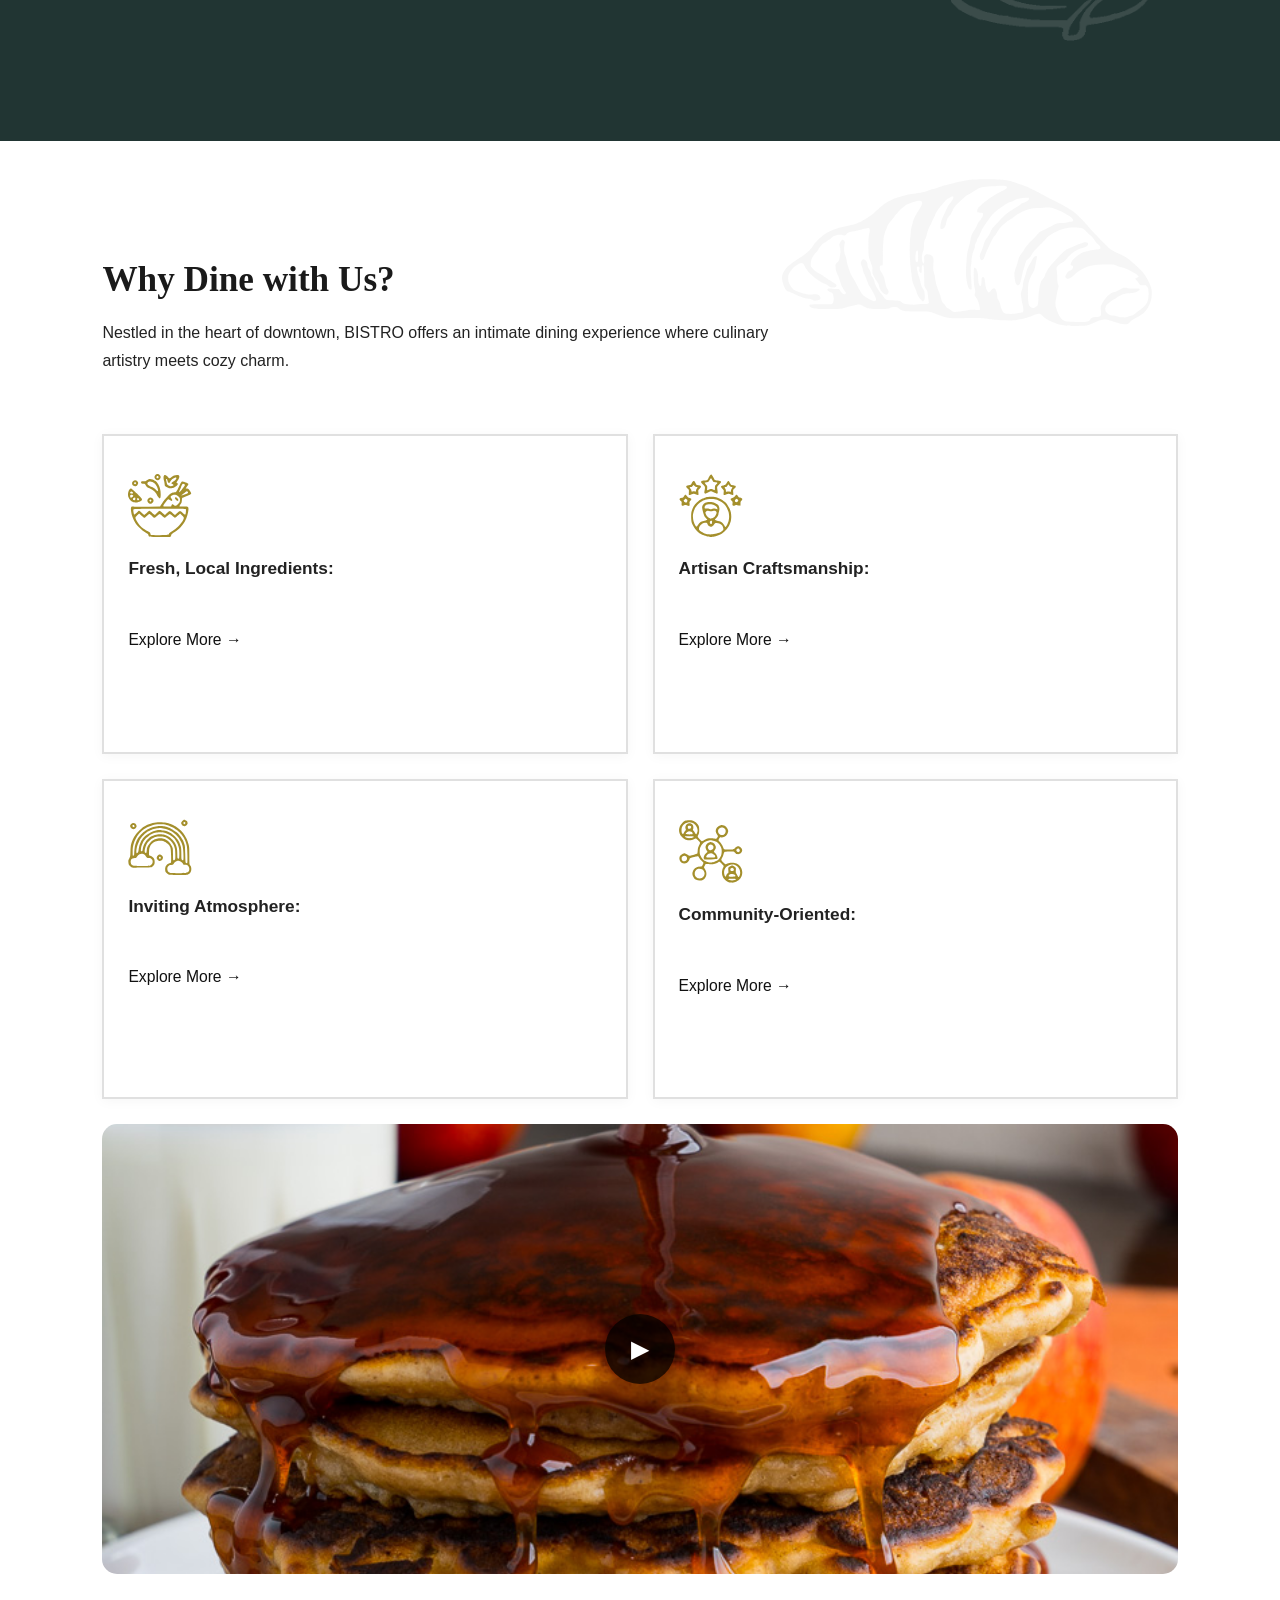
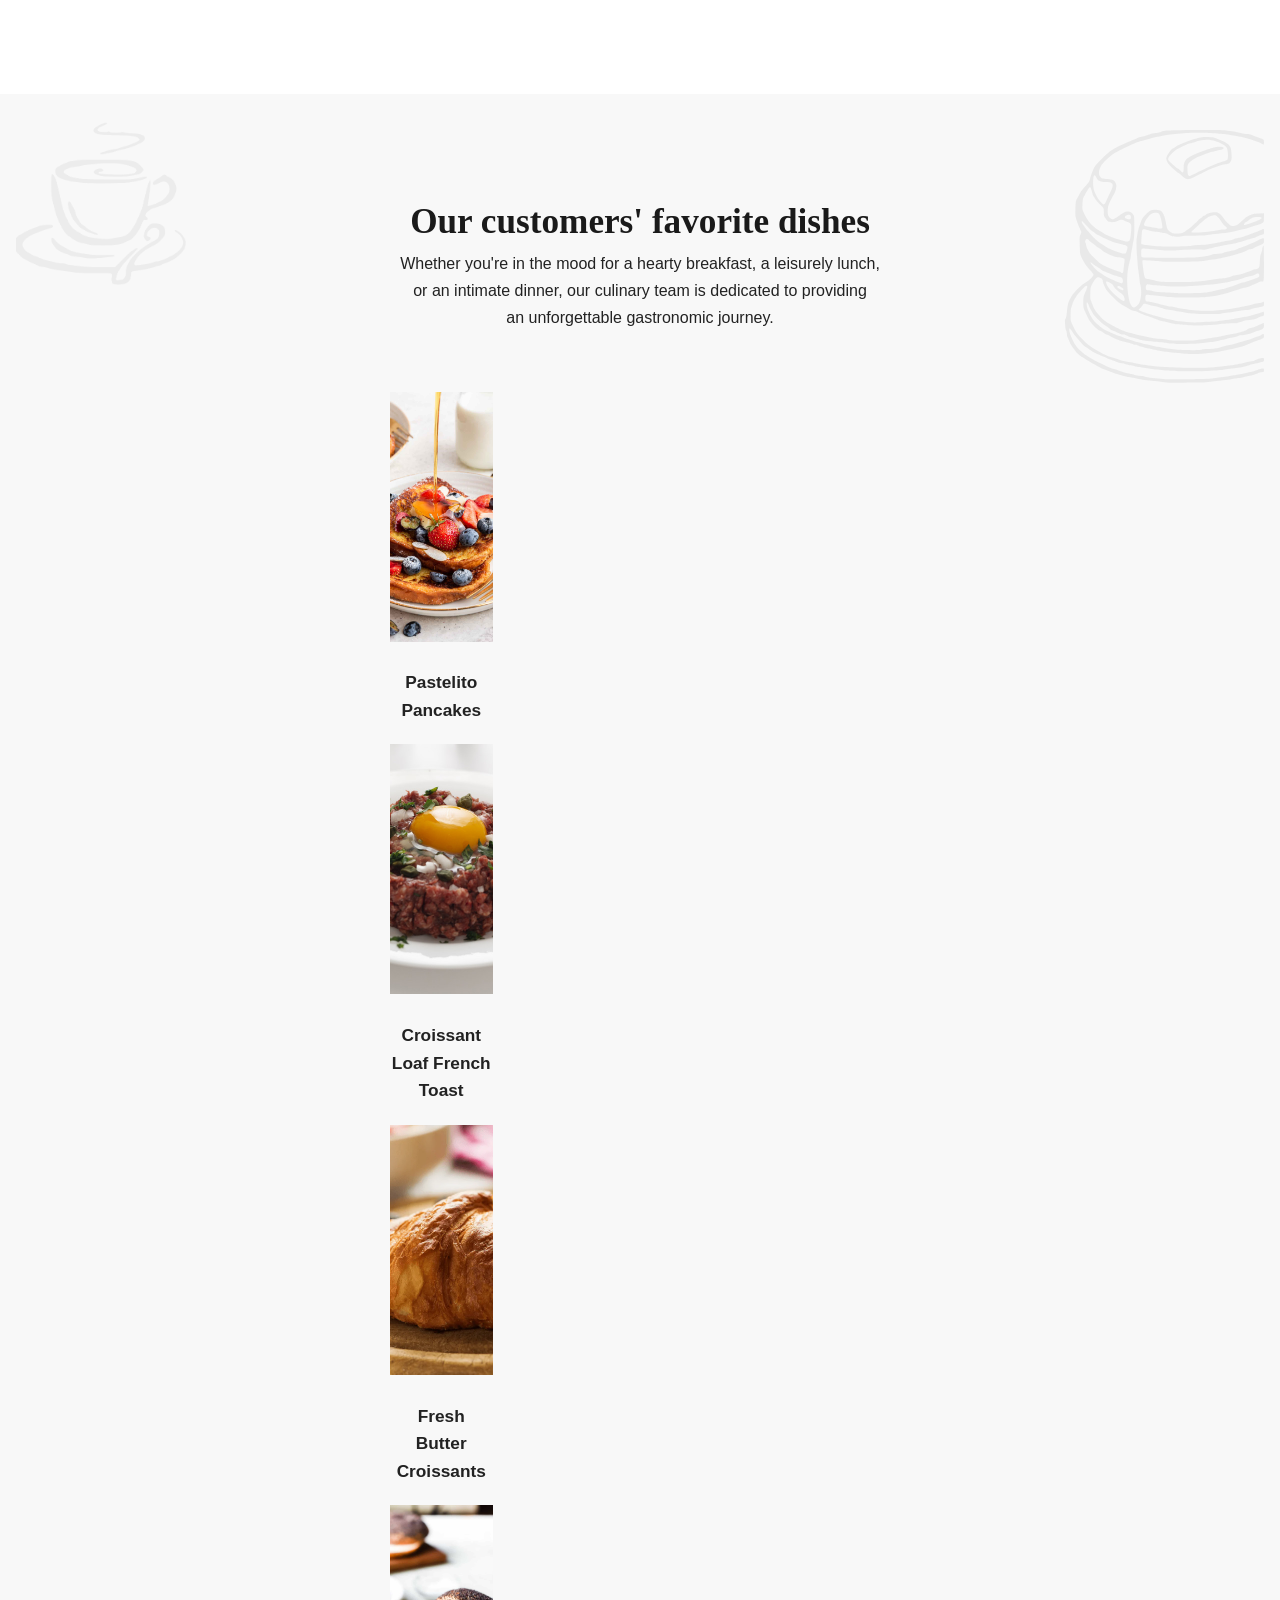
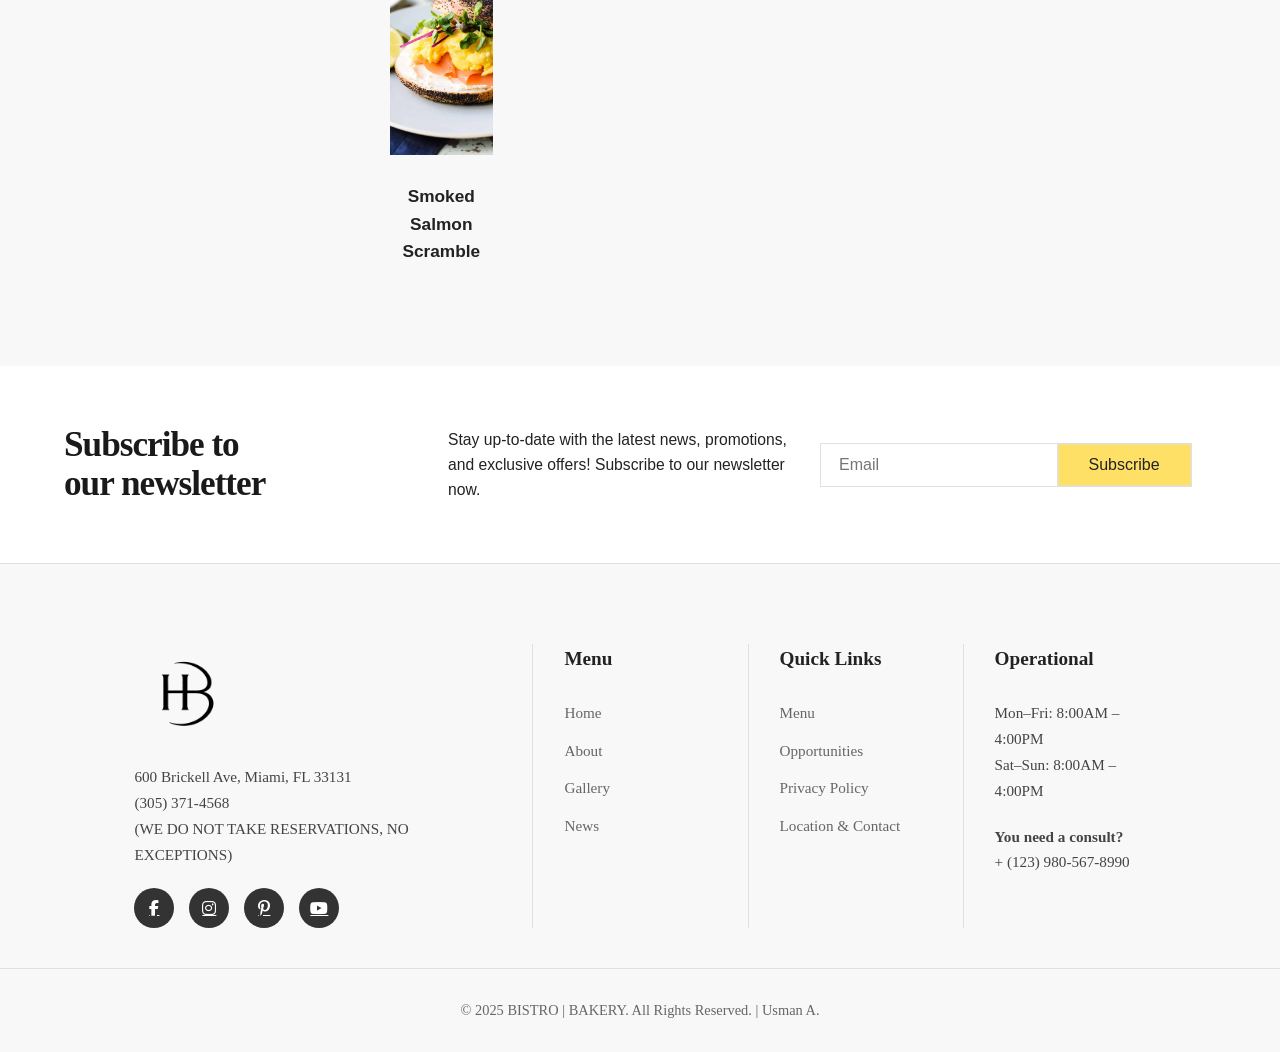
==== commit f6b9fb43: "Wijizigen code en aanpassingen die nodig waren op basisi van feedback" ====
--- a/index.html
+++ b/index.html
@@ -1,19 +1,10 @@
 <!DOCTYPE html>
 <html lang="en">
 <head>
+  <link rel="stylesheet" href="https://cdnjs.cloudflare.com/ajax/libs/font-awesome/6.4.0/css/all.min.css" integrity="sha512-p6hkpCjo7K+0yN9WzblcIjH+l2nVqRzNDSG7bZbJx5Iu0a76l0u/dkN95nF1u1Pz8tZH6lYpV8VQEeZ3+7bJQ==" crossorigin="anonymous" referrerpolicy="no-referrer" />
   <meta charset="UTF-8">
   <meta name="viewport" content="width=device-width, initial-scale=1.0">
   <title>Bistro | Bakery</title>
-  
-  <!-- Google Fonts -->
-  <link rel="preconnect" href="https://fonts.googleapis.com">
-  <link rel="preconnect" href="https://fonts.gstatic.com" crossorigin>
-  <link href="https://fonts.googleapis.com/css2?family=Inter:wght@400;500;700&family=Playfair+Display:wght@400;700&display=swap" rel="stylesheet">
-  
-  <!-- Font Awesome -->
-  <link rel="stylesheet" href="https://cdnjs.cloudflare.com/ajax/libs/font-awesome/6.5.0/css/all.min.css">
-  
-  <!-- Stylesheets -->
   <link rel="stylesheet" href="css/base.css">
   <link rel="stylesheet" href="css/navbar.css">
   <link rel="stylesheet" href="css/hero.css">
@@ -24,45 +15,14 @@
   <link rel="stylesheet" href="css/footer.css">
   <link rel="stylesheet" href="css/responsive.css">
 </head>
+
 <body>
-
-  <div id="intro-overlay">
-    <button class="intro-skip-btn" id="skip-intro">Skip Intro</button>
-    
-    <div class="intro-container">
-     
-      <div class="intro-bg-animated"></div>
-      
-    
-      <div class="intro-light-orb orb-1"></div>
-      <div class="intro-light-orb orb-2"></div>
-      <div class="intro-light-orb orb-3"></div>
-      
-    
-      <div class="intro-particles"></div>
-      
-     
-      <div class="intro-content-main">
-        <div class="intro-brand">
-          <div class="intro-brand-text">BISTRO</div>
-        </div>
-        
-        <div class="intro-tagline">Taste the Art of Baking</div>
-        
-        <div class="intro-divider"></div>
-        
-        <div class="intro-author-credit">
-          <span class="author-label">Developed by</span>
-          <span class="author-name">Sihaam Yussuf</span>
-        </div>
-      </div>
-    </div>
-  </div>
 
   <nav class="navbar" id="navbar">
     <div class="nav-left">
       <div class="logo">
-        <img src="images/logo2.png" alt="Bakery Logo" style="height:48px; width:auto; display:inline-block; vertical-align:middle;">
+        <img src="images/logo2.png" alt="Bakery Logo"
+          style="height:48px; width:auto; display:inline-block; vertical-align:middle;">
       </div>
       <ul class="nav-links">
         <li><a href="#home">Home</a></li>
@@ -71,8 +31,8 @@
       </ul>
     </div>
     <div class="nav-buttons">
-      <a href="#menu" class="btn nav-btn yellow">Menu</a>
-      <a href="#contact" class="btn nav-btn primary">Contact us</a>
+      <a href="menu.html" class="btn nav-btn yellow">Menu</a>
+      <a href="contact.html" class="btn nav-btn primary">Contact us</a>
     </div>
     <div class="mobile-menu-toggle" onclick="toggleMobileMenu()">
       <span></span>
@@ -81,7 +41,7 @@
     </div>
   </nav>
 
- 
+
   <div class="mobile-nav" id="mobileNav">
     <div class="mobile-close" onclick="closeMobileMenu()">&times;</div>
     <a href="#home" onclick="closeMobileMenu()">Home</a>
@@ -92,10 +52,11 @@
   </div>
 
 
-  <div class="container">
-    <main>
-
-      <header class="hero" id="home">
+
+  <main>
+
+    <section class="hero" id="home">
+      <div class="container">
         <h1 class="hero-title">Bistro | Bakery</h1>
         <div class="hero-content">
           <div class="hero-description-block">
@@ -117,138 +78,152 @@
         <div class="scroll-indicator">
           <div class="scroll-icon">
             <svg width="24" height="24" viewBox="0 0 24 24" fill="none" xmlns="http://www.w3.org/2000/svg">
-              <circle cx="12" cy="8" r="2" stroke="#fff" stroke-width="2"/>
-              <path d="M12 10v7" stroke="#fff" stroke-width="2" stroke-linecap="round"/>
-              <path d="M9 17l3 3 3-3" stroke="#fff" stroke-width="2" stroke-linecap="round" stroke-linejoin="round"/>
+              <circle cx="12" cy="8" r="2" stroke="#fff" stroke-width="2" />
+              <path d="M12 10v7" stroke="#fff" stroke-width="2" stroke-linecap="round" />
+              <path d="M9 17l3 3 3-3" stroke="#fff" stroke-width="2" stroke-linecap="round" stroke-linejoin="round" />
             </svg>
           </div>
           <span class="scroll-text">Scroll Down</span>
         </div>
-      </header>
-    </main>
-  </div>
-
- 
-  <section class="story" id="story">
-    <div class="story-images">
-      <img src="images/yummy.jpg" alt="Fresh croissants" class="story-main-img">
-      <div class="chef-section" id="chef">
-        <img src="images/henry.png" alt="Chef Henry Hane" class="chef-img">
-        <p class="chef-name">CHEF HENRY HANÉ</p>
-      </div>
-    </div>
-    <div class="story-text">
-      <h2 style="font-family:'Playfair Display',serif;font-weight:700;font-size:2.2rem;color:#fff;">Our story</h2>
-      <p style="font-family:'Inter',sans-serif;font-size:1rem;font-weight:400;line-height:1.7;color:#fff;">
-        Founded in 2015 by pastry chef Julia Simmons, Sweet Delights Bakery has grown <br>
-        from a small, local shop to a beloved community landmark. Julia's dream was <br>
-        to create a space where people could gather, enjoy mouth-watering baked goods, <br>
-        and feel at home. Today, we continue to honor that vision with every cake, cookie, <br>
-        and loaf of bread that comes out of our ovens.
+      </div>
+    </section>
+
+
+
+
+    <section class="story" id="story">
+      <div class="story-images">
+        <img src="images/yummy.jpg" alt="Fresh croissants" class="story-main-img">
+        <div class="chef-section" id="chef">
+          <img src="images/henry.png" alt="Chef Henry Hane" class="chef-img">
+          <p class="chef-name">CHEF HENRY HANÉ</p>
+        </div>
+      </div>
+      <div class="story-text">
+        <h2 style="font-family:'Playfair Display',serif;font-weight:700;font-size:2.2rem;color:#fff;">Our story</h2>
+        <p style="font-family:'Inter',sans-serif;font-size:1rem;font-weight:400;line-height:1.7;color:#fff;">
+          Founded in 2015 by pastry chef Julia Simmons, Sweet Delights Bakery has grown <br>
+          from a small, local shop to a beloved community landmark. Julia's dream was <br>
+          to create a space where people could gather, enjoy mouth-watering baked goods, <br>
+          and feel at home. Today, we continue to honor that vision with every cake, cookie, <br>
+          and loaf of bread that comes out of our ovens.
+        </p>
+        <a href="#why" class="btn-outline" style="font-family:'Inter',sans-serif;font-weight:500;">Explore more</a>
+        <img src="images/coffee.png" alt="Coffee cup decoration" class="story-decoration">
+      </div>
+    </section>
+
+
+    <section class="why" id="why">
+      <div class="why-header">
+        <h2 style="font-family:'Playfair Display',serif;font-weight:700;font-size:2.2rem;">Why Dine with Us?</h2>
+        <p class="why-subtitle" style="font-family:'Inter',sans-serif;font-size:1rem;font-weight:400;color:#222;">
+          Nestled in the heart of downtown, BISTRO offers an intimate dining experience where culinary artistry meets
+          cozy charm.
+        </p>
+      </div>
+
+      <img src="images/croissant.svg" alt="Croissant illustration" class="croissant-bg">
+
+      <div class="why-grid">
+        <div class="card">
+          <img src="images/food.svg" alt="Ingredients">
+          <h3 style="font-family:'Inter',sans-serif;font-weight:700;font-size:1.08rem;">Fresh, Local Ingredients:</h3>
+          <p>Explore More →</p>
+        </div>
+
+        <div class="card">
+          <img src="images/person-stars.svg" alt="Craft">
+          <h3 style="font-family:'Inter',sans-serif;font-weight:700;font-size:1.08rem;">Artisan Craftsmanship:</h3>
+          <p>Explore More →</p>
+        </div>
+
+        <div class="card">
+          <img src="images/rainbow.svg" alt="Atmosphere">
+          <h3 style="font-family:'Inter',sans-serif;font-weight:700;font-size:1.08rem;">Inviting Atmosphere:</h3>
+          <p>Explore More →</p>
+        </div>
+
+        <div class="card">
+          <img src="images/people.svg" alt="Community">
+          <h3 style="font-family:'Inter',sans-serif;font-weight:700;font-size:1.08rem;">Community-Oriented:</h3>
+          <p>Explore More →</p>
+        </div>
+
+        <div class="food-showcase">
+          <img src="images/syrup.jpg" alt="Bakery showcase">
+          <button class="play-button">▶</button>
+        </div>
+      </div>
+    </section>
+
+
+    <section class="dishes" id="gallery" style="position:relative;">
+      <img src="images/coffee.png" alt="Coffee SVG"
+        style="position:absolute;left:16px;top:20px;width:170px;opacity:0.28;z-index:0;pointer-events:none;">
+      <img src="images/pancakes.svg" alt="Pancakes SVG"
+        style="position:absolute;right:16px;top:20px;width:220px;opacity:0.32;z-index:0;pointer-events:none;">
+      <h2 style="position:relative;z-index:1;font-family:'Playfair Display',serif;font-weight:700;font-size:2.2rem;">Our
+        customers' favorite dishes</h2>
+      <p class="dishes-subtitle"
+        style="position:relative;z-index:1;font-family:'Inter',sans-serif;font-size:1rem;font-weight:400;color:#222;">
+        Whether you're in the mood for a hearty breakfast, a leisurely lunch, <br>
+        or an intimate dinner, our culinary team is dedicated to providing <br>
+        an unforgettable gastronomic journey.
       </p>
-      <a href="#why" class="btn-outline" style="font-family:'Inter',sans-serif;font-weight:500;">Explore more</a>
-      <img src="images/coffee.png" alt="Coffee cup decoration" class="story-decoration">
-    </div>
-  </section>
-
-
-  <section class="why" id="why">
-    <div class="why-header">
-      <h2 style="font-family:'Playfair Display',serif;font-weight:700;font-size:2.2rem;">Why Dine with Us?</h2>
-      <p class="why-subtitle" style="font-family:'Inter',sans-serif;font-size:1rem;font-weight:400;color:#222;">
-        Nestled in the heart of downtown, BISTRO offers an intimate dining experience where culinary artistry meets cozy charm.
-      </p>
-    </div>
-
-    <img src="images/croissant.svg" alt="Croissant illustration" class="croissant-bg">
-
-    <div class="why-grid">
-      <div class="card">
-        <img src="images/food.svg" alt="Ingredients">
-        <h3 style="font-family:'Inter',sans-serif;font-weight:700;font-size:1.08rem;">Fresh, Local Ingredients:</h3>
-        <p>Explore More →</p>
-      </div>
-
-      <div class="card">
-        <img src="images/person-stars.svg" alt="Craft">
-        <h3 style="font-family:'Inter',sans-serif;font-weight:700;font-size:1.08rem;">Artisan Craftsmanship:</h3>
-        <p>Explore More →</p>
-      </div>
-
-      <div class="card">
-        <img src="images/rainbow.svg" alt="Atmosphere">
-        <h3 style="font-family:'Inter',sans-serif;font-weight:700;font-size:1.08rem;">Inviting Atmosphere:</h3>
-        <p>Explore More →</p>
-      </div>
-
-      <div class="card">
-        <img src="images/people.svg" alt="Community">
-        <h3 style="font-family:'Inter',sans-serif;font-weight:700;font-size:1.08rem;">Community-Oriented:</h3>
-        <p>Explore More →</p>
-      </div>
-
-      <div class="food-showcase">
-        <img src="images/syrup.jpg" alt="Bakery showcase">
-        <button class="play-button">▶</button>
-      </div>
-    </div>
-  </section>
-
-
-    <section class="dishes" id="gallery" style="position:relative;">
-    <img src="images/coffee.png" alt="Coffee SVG" style="position:absolute;left:16px;top:20px;width:170px;opacity:0.28;z-index:0;pointer-events:none;">
-    <img src="images/pancakes.svg" alt="Pancakes SVG" style="position:absolute;right:16px;top:20px;width:220px;opacity:0.32;z-index:0;pointer-events:none;">
-    <h2 style="position:relative;z-index:1;font-family:'Playfair Display',serif;font-weight:700;font-size:2.2rem;">Our customers' favorite dishes</h2>
-    <p class="dishes-subtitle" style="position:relative;z-index:1;font-family:'Inter',sans-serif;font-size:1rem;font-weight:400;color:#222;">
-      Whether you're in the mood for a hearty breakfast, a leisurely lunch, <br>
-      or an intimate dinner, our culinary team is dedicated to providing <br>
-      an unforgettable gastronomic journey.
-    </p>
-    <div class="dishes-list" style="position:relative;z-index:1;">
-      <div class="dish-card">
-        <img src="images/pancakes.jpg" alt="Pastelito Pancakes">
-        <p style="font-family:'Inter',sans-serif;font-weight:700;font-size:1.08rem;color:#222;">Pastelito Pancakes</p>
-      </div>
-      <div class="dish-card">
-        <img src="images/file.jpg" alt="French Toast">
-        <p style="font-family:'Inter',sans-serif;font-weight:700;font-size:1.08rem;color:#222;">Croissant Loaf French Toast</p>
-      </div>
-      <div class="dish-card">
-        <img src="images/croissantjes.webp" alt="Croissants">
-        <p style="font-family:'Inter',sans-serif;font-weight:700;font-size:1.08rem;color:#222;">Fresh Butter Croissants</p>
-      </div>
-      <div class="dish-card">
-        <img src="images/bagel.jpg" alt="Smoked Salmon">
-        <p style="font-family:'Inter',sans-serif;font-weight:700;font-size:1.08rem;color:#222;">Smoked Salmon Scramble</p>
-      </div>
-    </div>
-  </section>
-
-
-  <div class="newsletter">
-    <div class="newsletter-left" style="flex:1;display:flex;align-items:flex-start;justify-content:flex-start;">
-      <h2 style="font-family:'Playfair Display',serif;font-weight:700;font-size:2.2rem;line-height:1.1;">Subscribe to<br>our newsletter</h2>
-    </div>
-    <div class="newsletter-right" style="flex:2;display:flex;align-items:center;justify-content:space-between;width:100%;gap:32px;">
-      <div style="display:flex;align-items:center;gap:32px;width:100%;">
-        <p style="font-family:'Inter',sans-serif;font-size:0.98rem;font-weight:400;color:#222;margin:0;max-width:340px;">Stay up-to-date with the latest news, promotions, and exclusive offers! Subscribe to our newsletter now.</p>
-        <form style="display:flex;max-width:340px;width:100%;">
-          <input type="email" placeholder="Email">
-          <button type="submit">Subscribe</button>
-        </form>
-      </div>
-    </div>
-  </div>
+      <div class="dishes-list" style="position:relative;z-index:1;">
+        <div class="dish-card">
+          <img src="images/pancakes.jpg" alt="Pastelito Pancakes">
+          <p style="font-family:'Inter',sans-serif;font-weight:700;font-size:1.08rem;color:#222;">Pastelito Pancakes</p>
+        </div>
+        <div class="dish-card">
+          <img src="images/file.jpg" alt="French Toast">
+          <p style="font-family:'Inter',sans-serif;font-weight:700;font-size:1.08rem;color:#222;">Croissant Loaf French
+            Toast</p>
+        </div>
+        <div class="dish-card">
+          <img src="images/croissantjes.webp" alt="Croissants">
+          <p style="font-family:'Inter',sans-serif;font-weight:700;font-size:1.08rem;color:#222;">Fresh Butter
+            Croissants</p>
+        </div>
+        <div class="dish-card">
+          <img src="images/bagel.jpg" alt="Smoked Salmon">
+          <p style="font-family:'Inter',sans-serif;font-weight:700;font-size:1.08rem;color:#222;">Smoked Salmon Scramble
+          </p>
+        </div>
+      </div>
+    </section>
+
+
+    <div class="newsletter">
+      <div class="newsletter-left" style="flex:1;display:flex;align-items:flex-start;justify-content:flex-start;">
+        <h2 style="font-family:'Playfair Display',serif;font-weight:700;font-size:2.2rem;line-height:1.1;">Subscribe
+          to<br>our newsletter</h2>
+      </div>
+      <div class="newsletter-right"
+        style="flex:2;display:flex;align-items:center;justify-content:space-between;width:100%;gap:32px;">
+        <div style="display:flex;align-items:center;gap:32px;width:100%;">
+          <p
+            style="font-family:'Inter',sans-serif;font-size:0.98rem;font-weight:400;color:#222;margin:0;max-width:340px;">
+            Stay up-to-date with the latest news, promotions, and exclusive offers! Subscribe to our newsletter now.</p>
+          <form style="display:flex;max-width:340px;width:100%;">
+            <input type="email" placeholder="Email">
+            <button type="submit">Subscribe</button>
+          </form>
+        </div>
+      </div>
+    </div>
+  </main>
 
 
   <footer class="footer" id="contact">
     <div class="footer-column">
       <img src="images/logobb.png" alt="Bistro Bakery Logo" class="footer-logo">
       <p>600 Brickell Ave, Miami, FL 33131<br>
-         (305) 371-4568<br>
-         (WE DO NOT TAKE RESERVATIONS, NO EXCEPTIONS)
+        (305) 371-4568<br>
+        (WE DO NOT TAKE RESERVATIONS, NO EXCEPTIONS)
       </p>
-      <div class="socials">
+   <div class="socials">
         <a href="#"><i class="fab fa-facebook-f"></i></a>
         <a href="#"><i class="fab fa-instagram"></i></a>
         <a href="#"><i class="fab fa-pinterest-p"></i></a>
@@ -279,20 +254,20 @@
     <div class="footer-column">
       <h3>Operational</h3>
       <p>Mon–Fri: 8:00AM – 4:00PM<br>
-         Sat–Sun: 8:00AM – 4:00PM</p>
+        Sat–Sun: 8:00AM – 4:00PM</p>
       <p><strong>You need a consult?</strong><br>
-         + (123) 980-567-8990</p>
+        + (123) 980-567-8990</p>
     </div>
   </footer>
 
- 
+
   <div class="footer-bottom">
     <p>&copy; 2025 BISTRO | BAKERY. All Rights Reserved. | Usman A.</p>
   </div>
 
 
   <script src="js/script.js"></script>
+  <script src="js/menu.js"></script>
 </body>
-</html>
-
- 
+
+</html>
--- a/css/base.css
+++ b/css/base.css
@@ -1,5 +1,3 @@
-
-
 #intro-overlay {
   position: fixed;
   inset: 0;
--- a/css/why.css
+++ b/css/why.css
@@ -53,6 +53,7 @@
   flex-direction: column;
   justify-content: flex-start;
   box-shadow: 0 2px 12px rgba(0,0,0,0.04);
+  
 }
 
 .card:hover {
--- a/css/dishes.css
+++ b/css/dishes.css
@@ -20,22 +20,21 @@
 
 .dishes-list {
   display: grid;
-  grid-template-columns: repeat(auto-fit, minmax(280px, 1fr));
   gap: 30px;
+  justify-content: center; /* centreren van alle cards */
+  flex-wrap: nowrap; /* voorkomt dat ze onder elkaar gaan */
 }
 
 .dish-card {
   text-align: center;
   transition: transform 0.3s ease;
-}
-
-.dish-card:hover {
-  transform: translateY(-10px);
+  flex: 0 0 calc((100% - 90px) / 4); /* 4 cards naast elkaar, 90px totaal gap */
+  max-width: calc((100% - 90px) / 4); /* zorgt dat ze exact dezelfde breedte hebben */
 }
 
 .dish-card img {
   width: 100%;
-  height: 350px;
+  height: 250px; /* gelijk voor alle cards */
   object-fit: cover;
   margin-bottom: 20px;
 }
--- a/css/responsive.css
+++ b/css/responsive.css
@@ -1,8 +1,12 @@
+
 .mobile-menu-toggle {
   display: none;
   flex-direction: column;
   cursor: pointer;
   padding: 5px;
+  background: none;
+  border: none;
+  z-index: 10000;
 }
 
 .mobile-menu-toggle span {
@@ -10,7 +14,8 @@
   height: 3px;
   background: #fff;
   margin: 3px 0;
-  transition: 0.3s;
+  transition: all 0.3s ease;
+  border-radius: 2px;
 }
 
 .mobile-nav {
@@ -20,142 +25,711 @@
   left: 0;
   width: 100%;
   height: 100vh;
-  background: rgba(0,0,0,0.95);
+  background: rgba(0, 0, 0, 0.98);
   z-index: 9999;
   flex-direction: column;
   align-items: center;
   justify-content: center;
   gap: 30px;
+  opacity: 0;
+  transition: opacity 0.3s ease;
+}
+
+.mobile-nav.active {
+  display: flex;
+  opacity: 1;
 }
 
 .mobile-nav a {
   color: #fff;
   font-size: 1.5rem;
   text-decoration: none;
+  font-family: 'Inter', sans-serif;
+  transition: color 0.3s ease;
+}
+
+.mobile-nav a:hover {
+  color: #d4af37;
 }
 
 .mobile-close {
   position: absolute;
   top: 20px;
-  right: 20px;
-  font-size: 2rem;
+  right: 30px;
+  font-size: 2.5rem;
   color: #fff;
   cursor: pointer;
-}
-
-@media (max-width: 1400px) {
+  background: none;
+  border: none;
+  transition: transform 0.3s ease;
+}
+
+.mobile-close:hover {
+  transform: rotate(90deg);
+}
+
+  /* Large Desktop */
+@media (min-width: 1400px) {
+  .container {
+    max-width: 1400px;
+    margin: 0 auto;
+  }
+}
+/* Desktop naar Tablet (1024px - 1399px) */
+@media (max-width: 1399px) {
+  nav {
+    padding: 1rem 5%;
+  }
+  .hero {
+    padding: 120px 5% 80px;
+  }
+  .hero-title {
+    font-size: 4rem;
+  }
+  .hero-description {
+    font-size: 0.95rem;
+  }
+
+  /* Why Grid */
   .why-grid {
     grid-template-columns: repeat(2, 1fr);
-  }
+    gap: 25px;
+  }
+
   .food-showcase {
     grid-column: span 2;
   }
-}
-
+
+  /* Story Section */
+  .story {
+    padding: 100px 5%;
+  }
+
+  /* Dishes */
+  .dishes {
+    padding: 100px 5%;
+  }
+
+  .dishes-list {
+    gap: 20px;
+  }
+
+  /* Newsletter */
+  .newsletter {
+    padding: 60px 5%;
+  }
+}
+
+/* Tablet liggend(≤1024px) */
 @media (max-width: 1024px) {
-  .hero h1 {
+  
+  .hero {
+    padding: 100px 6% 60px;
+  }
+  .hero-title {
     font-size: 3.5rem;
   }
+  .hero-content {
+    flex-direction: column;
+    align-items: center;
+    gap: 40px;
+  }
+  .hero-description-block {
+    text-align: center;
+  }
+
+  .menu-card {
+    position: static;
+    transform: none;
+    margin: 0 auto;
+  }
+
+  /* Story */
   .story {
     flex-direction: column;
     gap: 50px;
     text-align: center;
-  }
+    padding: 80px 6%;
+  }
+
   .story-images {
+    flex-direction: row;
     justify-content: center;
-  }
+    gap: 30px;
+    flex-wrap: wrap;
+  }
+
+  .story-text {
+    max-width: 100%;
+  }
+
+  .story-decoration {
+    display: none;
+  }
+
+  /* Why Section */
+  .why {
+    padding: 80px 6%;
+  }
+
   .why-grid {
     grid-template-columns: 1fr 1fr;
-  }
-  .menu-card {
-    right: 50%;
-    transform: translateX(50%);
-  }
-}
+    gap: 20px;
+  }
+
+  .croissant-bg {
+    width: 150px;
+  }
+
+  /* Dishes */
+  .dishes {
+    padding: 80px 6%;
+  }
+
+  .dishes-list {
+    grid-template-columns: repeat(2, 1fr);
+  }
+
+  /* Newsletter */
+  .newsletter {
+    flex-direction: column;
+    gap: 30px;
+    padding: 50px 6%;
+  }
+
+  .newsletter-left,
+  .newsletter-right {
+    flex: 1;
+    width: 100%;
+  }
+
+  .newsletter-right > div {
+    flex-direction: column;
+    gap: 20px;
+  }
+
+  /* Footer */
+  .footer {
+    grid-template-columns: repeat(2, 1fr);
+    gap: 40px;
+    padding: 60px 6% 30px;
+  }
+}
+
+
+   /* Tablet staand (≤768px - 1023px) */
 
 @media (max-width: 768px) {
+  
   .nav-links,
   .nav-buttons {
-    display: none;
-  }
+    display: none !important;
+  }
+
   .mobile-menu-toggle {
     display: flex;
   }
+
+  nav {
+    padding: 1rem 4%;
+  }
+
+  .logo img {
+    height: 40px;
+  }
+
+  /* Hero Section */
   .hero {
-    padding: 100px 6% 0;
-  }
-  .hero h1 {
-    font-size: 2.5rem;
-  }
+    padding: 100px 4% 60px;
+    min-height: auto;
+  }
+
+  .hero-title {
+    font-size: 2.8rem;
+    line-height: 1.2;
+  }
+
+  .hero-description {
+    font-size: 0.9rem;
+    line-height: 1.6;
+  }
+
+  .hero-description br {
+    display: none;
+  }
+
+  .hero-cta {
+    padding: 12px 30px;
+    font-size: 0.95rem;
+  }
+
+  .scroll-indicator {
+    bottom: 20px;
+  }
+
+  /* Menu Card */
+  .menu-card {
+    width: 100%;
+    max-width: 280px;
+    padding: 25px 20px;
+  }
+
+  /* Story Section */
   .story {
-    padding: 80px 6%;
-  }
+    padding: 60px 4%;
+    gap: 40px;
+  }
+
   .story-images {
     flex-direction: column;
     gap: 20px;
-  }
+    align-items: center;
+  }
+
   .story-main-img,
   .chef-img {
-    width: 250px;
+    width: 100%;
+    max-width: 300px;
     height: auto;
   }
+
+  .story-text h2 {
+    font-size: 2rem;
+  }
+
+  .story-text p {
+    font-size: 0.95rem;
+  }
+
+  .story-text p br {
+    display: none;
+  }
+
+  /* Why Section */
   .why {
-    padding: 80px 6%;
-  }
+    padding: 60px 4%;
+  }
+
+  .why-header h2 {
+    font-size: 2rem;
+  }
+
+  .why-subtitle {
+    font-size: 0.95rem;
+  }
+
   .why-grid {
     grid-template-columns: 1fr;
     gap: 20px;
   }
+
+  .food-showcase {
+    grid-column: 1;
+  }
+
+  .card {
+    padding: 25px 20px;
+  }
+
+  .card img {
+    width: 50px;
+    height: 50px;
+  }
+
+  .croissant-bg {
+    width: 120px;
+    opacity: 0.15;
+  }
+
+  /* Dishes Section */
   .dishes {
-    padding: 80px 6%;
-  }
-  .menu-card {
-    position: absolute;
-    bottom: 80px;
-    right: 4%;
-    background: #fff;
-    color: #1a1a1a;
-    padding: 30px 25px;
-    border-radius: 15px;
-    text-align: center;
-    box-shadow: 0 15px 40px rgba(0,0,0,0.2);
-    width: 200px;
-    transition: transform 0.3s ease;
-    margin: 0;
-    transform: none;
-  }
-  .footer {
-    grid-template-columns: 1fr;
-    padding: 60px 6% 30px;
-    text-align: center;
-    gap: 30px;
-  }
-  .socials {
-    justify-content: center;
-  }
-}
-
-@media (max-width: 480px) {
-  .hero h1 {
-    font-size: 2rem;
-  }
-  .hero-content p {
-    font-size: 1rem;
-  }
-  .story-text h2 {
-    font-size: 2rem;
-  }
-  .why-header h2 {
-    font-size: 2.5rem;
-  }
+    padding: 60px 4%;
+  }
+
   .dishes h2 {
     font-size: 2rem;
   }
+
+  .dishes-subtitle {
+    font-size: 0.95rem;
+  }
+
+  .dishes-subtitle br {
+    display: none;
+  }
+
+  .dishes-list {
+    grid-template-columns: 1fr;
+    gap: 20px;
+  }
+
+  .dish-card {
+    max-width: 100%;
+  }
+
+  /* Newsletter */
+  .newsletter {
+    padding: 40px 4%;
+  }
+
+  .newsletter-left h2 {
+    font-size: 2rem;
+  }
+
+  .newsletter-right p {
+    font-size: 0.9rem;
+  }
+
   .newsletter form {
     flex-direction: column;
     gap: 15px;
   }
+
+  .newsletter input,
+  .newsletter button {
+    width: 100%;
+  }
+
+  /* Footer */
+  .footer {
+    grid-template-columns: 1fr;
+    padding: 50px 4% 30px;
+    text-align: center;
+    gap: 35px;
+  }
+
+  .footer-logo {
+    height: 50px;
+    margin: 0 auto;
+  }
+
+  .socials {
+    justify-content: center;
+  }
+
+  .footer-column ul {
+    text-align: center;
+  }
+
+  .footer-bottom {
+    padding: 20px 4%;
+    font-size: 0.85rem;
+  }
+}
+
+
+ /*  MOBILE staand (576px - 767px) */
+
+@media (max-width: 576px) {
+ 
+  .hero {
+    padding: 90px 4% 50px;
+  }
+
+  .hero-title {
+    font-size: 2.2rem;
+  }
+
+  .hero-description {
+    font-size: 0.85rem;
+  }
+
+  /* Story */
+  .story {
+    padding: 50px 4%;
+  }
+
+  .story-text h2 {
+    font-size: 1.8rem;
+  }
+
+  .story-text p {
+    font-size: 0.9rem;
+  }
+
+  /* Why */
+  .why {
+    padding: 50px 4%;
+  }
+
+  .why-header h2 {
+    font-size: 1.8rem;
+  }
+
+  /* Dishes */
+  .dishes {
+    padding: 50px 4%;
+  }
+
+  .dishes h2 {
+    font-size: 1.8rem;
+  }
+}
+
+
+   /* MOBILE Staand (320px - 480px) */
+
+@media (max-width: 480px) {
+ 
+  nav {
+    padding: 0.8rem 4%;
+  }
+
+  .logo img {
+    height: 35px;
+  }
+
+  .mobile-menu-toggle span {
+    width: 22px;
+  }
+
+  .mobile-nav a {
+    font-size: 1.3rem;
+  }
+
+  /* Hero Section */
+  .hero {
+    padding: 80px 4% 40px;
+  }
+
+  .hero-title {
+    font-size: 1.8rem;
+    line-height: 1.1;
+  }
+
+  .hero-description {
+    font-size: 0.8rem;
+    line-height: 1.5;
+  }
+
+  .hero-cta {
+    padding: 10px 25px;
+    font-size: 0.85rem;
+  }
+
+  .menu-card {
+    max-width: 250px;
+    padding: 20px 15px;
+  }
+
+  .menu-card img {
+    width: 80px;
+    height: 80px;
+  }
+
+  /* Story */
+  .story {
+    padding: 40px 4%;
+  }
+
+  .story-main-img,
+  .chef-img {
+    max-width: 250px;
+  }
+
+  .story-text h2 {
+    font-size: 1.6rem;
+  }
+
+  .story-text p {
+    font-size: 0.85rem;
+  }
+
+  .btn-outline {
+    padding: 10px 25px;
+    font-size: 0.85rem;
+  }
+
+  /* Why Section */
+  .why {
+    padding: 40px 4%;
+  }
+
+  .why-header h2 {
+    font-size: 1.6rem;
+  }
+
+  .why-subtitle {
+    font-size: 0.85rem;
+  }
+
+  .card {
+    padding: 20px 15px;
+  }
+
+  .card h3 {
+    font-size: 0.95rem;
+  }
+
+  .card p {
+    font-size: 0.85rem;
+  }
+
+  /* Dishes */
+  .dishes {
+    padding: 40px 4%;
+  }
+
+  .dishes h2 {
+    font-size: 1.6rem;
+  }
+
+  .dishes-subtitle {
+    font-size: 0.85rem;
+  }
+
+  .dish-card p {
+    font-size: 0.95rem;
+  }
+
+  /* Newsletter */
+  .newsletter {
+    padding: 35px 4%;
+  }
+
+  .newsletter-left h2 {
+    font-size: 1.6rem;
+  }
+
+  .newsletter-right p {
+    font-size: 0.85rem;
+  }
+
   .newsletter input {
-    width: 100%;
-  }
-}
+    padding: 12px 15px;
+    font-size: 0.85rem;
+  }
+
+  .newsletter button {
+    padding: 12px 20px;
+    font-size: 0.85rem;
+  }
+
+  /* Footer */
+  .footer {
+    padding: 40px 4% 25px;
+    gap: 30px;
+  }
+
+  .footer-column h3 {
+    font-size: 1rem;
+  }
+
+  .footer-column p,
+  .footer-column ul li a {
+    font-size: 0.85rem;
+  }
+
+  .socials a {
+    width: 35px;
+    height: 35px;
+    font-size: 1rem;
+  }
+
+  .footer-bottom {
+    font-size: 0.75rem;
+    padding: 15px 4%;
+  }
+}
+
+/* ==========================================
+   EXTRA SMALLE MOBILE (max 375px)
+   ========================================== */
+
+@media (max-width: 375px) {
+  .hero-title {
+    font-size: 1.6rem;
+  }
+
+  .hero-description {
+    font-size: 0.75rem;
+  }
+
+  .story-text h2,
+  .why-header h2,
+  .dishes h2,
+  .newsletter-left h2 {
+    font-size: 1.4rem;
+  }
+
+  .mobile-nav a {
+    font-size: 1.2rem;
+    gap: 25px;
+  }
+}
+
+/* ==========================================
+   INTRO OVERLAY RESPONSIVE
+   ========================================== */
+
+@media (max-width: 768px) {
+  #intro-overlay {
+    padding: 20px;
+  }
+
+  .intro-brand-text {
+    font-size: 3rem;
+  }
+
+  .intro-tagline {
+    font-size: 1rem;
+  }
+
+  .intro-author-credit {
+    font-size: 0.85rem;
+  }
+
+  .intro-skip-btn {
+    top: 15px;
+    right: 15px;
+    padding: 8px 16px;
+    font-size: 0.85rem;
+  }
+}
+
+@media (max-width: 480px) {
+  .intro-brand-text {
+    font-size: 2.2rem;
+  }
+
+  .intro-tagline {
+    font-size: 0.9rem;
+  }
+}
+
+/* ==========================================
+   UTILITY CLASSES FOR RESPONSIVE
+   ========================================== */
+
+@media (max-width: 768px) {
+  .desktop-only {
+    display: none !important;
+  }
+}
+
+@media (min-width: 769px) {
+  .mobile-only {
+    display: none !important;
+  }
+}
+
+/* Smooth scrolling for all devices */
+html {
+  scroll-behavior: smooth;
+}
+
+/* Prevent horizontal scroll */
+body {
+  overflow-x: hidden;
+  max-width: 100vw;
+}
+
+/* Touch-friendly buttons on mobile */
+@media (max-width: 768px) {
+  button,
+  .btn,
+  a {
+    min-height: 44px;
+    min-width: 44px;
+  }
+}
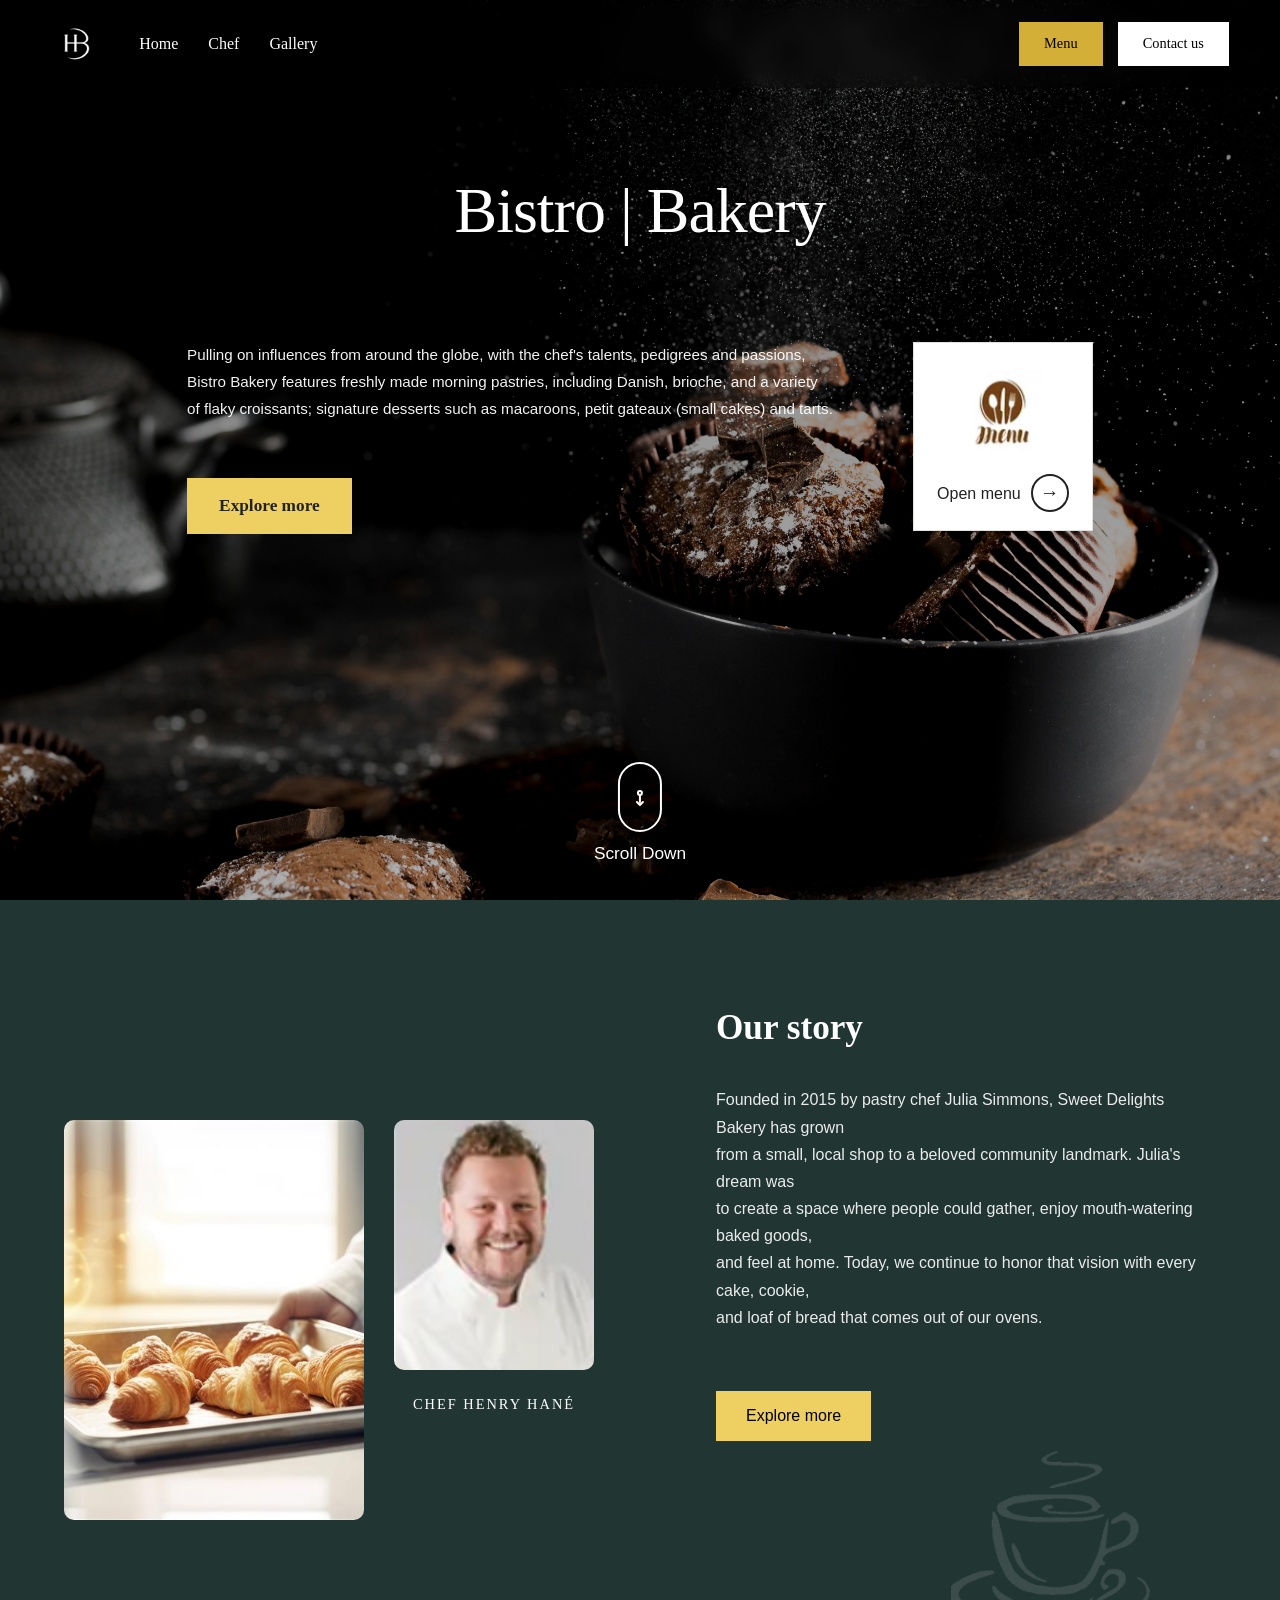
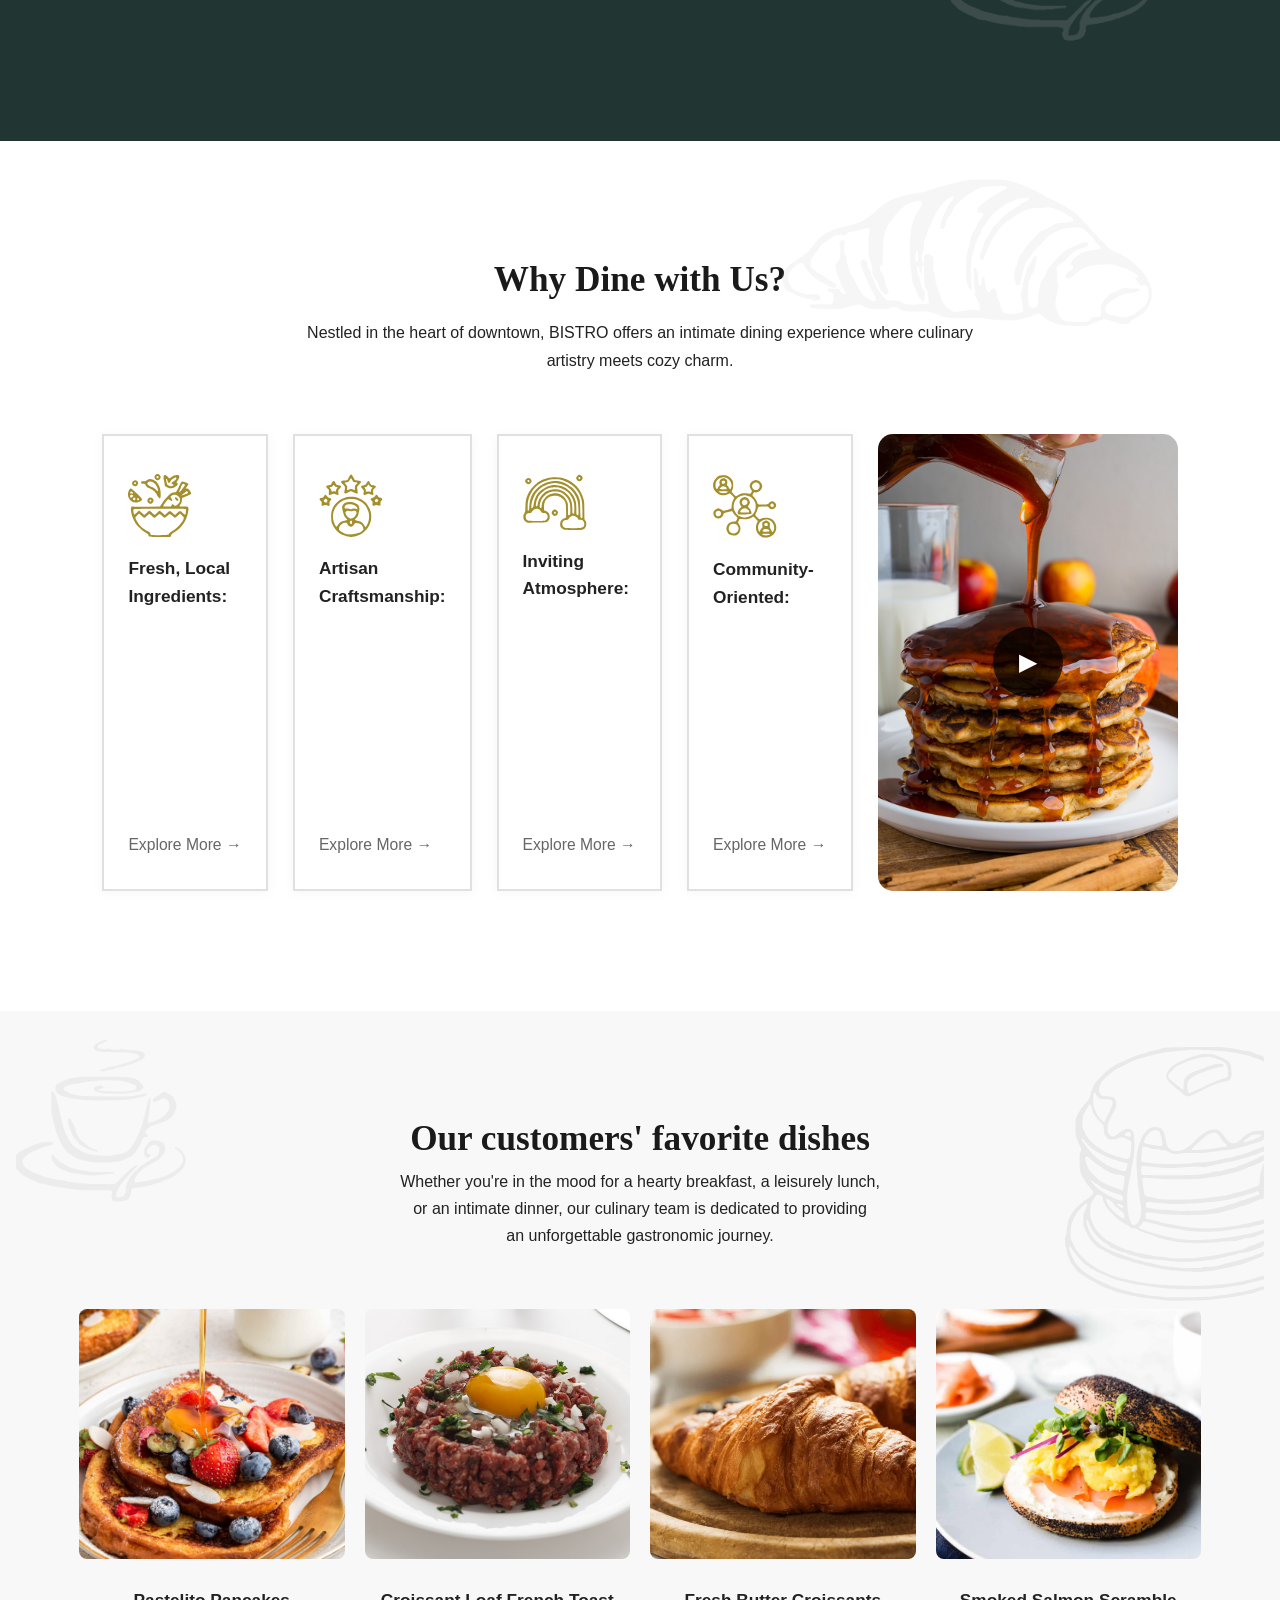
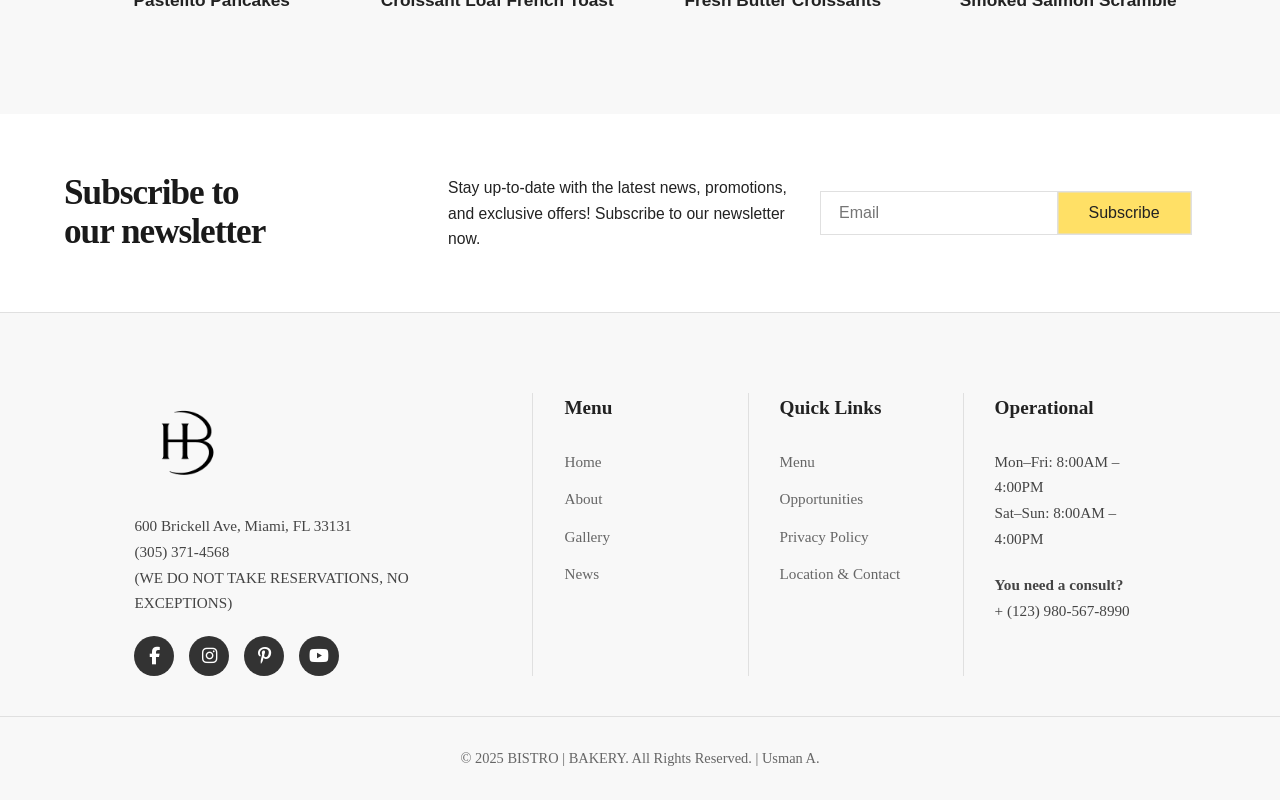
==== commit 2f9e72bb: "Pop up chef aangemaakt, Responsiviteit aangepast" ====
--- a/index.html
+++ b/index.html
@@ -1,10 +1,10 @@
 <!DOCTYPE html>
 <html lang="en">
 <head>
-  <link rel="stylesheet" href="https://cdnjs.cloudflare.com/ajax/libs/font-awesome/6.4.0/css/all.min.css" integrity="sha512-p6hkpCjo7K+0yN9WzblcIjH+l2nVqRzNDSG7bZbJx5Iu0a76l0u/dkN95nF1u1Pz8tZH6lYpV8VQEeZ3+7bJQ==" crossorigin="anonymous" referrerpolicy="no-referrer" />
   <meta charset="UTF-8">
   <meta name="viewport" content="width=device-width, initial-scale=1.0">
   <title>Bistro | Bakery</title>
+  <link rel="stylesheet" href="https://cdnjs.cloudflare.com/ajax/libs/font-awesome/6.4.0/css/all.min.css" integrity="sha512-p6hkpCjo7K+0yN9WzblcIjH+l2nVqRzNDSG7bZbJx5Iu0a76l0u/dkN95nF1u1Pz8tZH6lYpV8VQEeZ3+7bJQ==" crossorigin="anonymous" referrerpolicy="no-referrer" />
   <link rel="stylesheet" href="css/base.css">
   <link rel="stylesheet" href="css/navbar.css">
   <link rel="stylesheet" href="css/hero.css">
@@ -14,10 +14,12 @@
   <link rel="stylesheet" href="css/newsletter.css">
   <link rel="stylesheet" href="css/footer.css">
   <link rel="stylesheet" href="css/responsive.css">
+  <link rel="stylesheet" href="css/chef-popup.css"> 
 </head>
 
 <body>
 
+  <!-- NAVBAR -->
   <nav class="navbar" id="navbar">
     <div class="nav-left">
       <div class="logo">
@@ -26,7 +28,7 @@
       </div>
       <ul class="nav-links">
         <li><a href="#home">Home</a></li>
-        <li><a href="#chef">Chef</a></li>
+        <li><a href="#chef" id="chefLink">Chef</a></li> 
         <li><a href="#gallery">Gallery</a></li>
       </ul>
     </div>
@@ -41,7 +43,7 @@
     </div>
   </nav>
 
-
+  <!-- MOBILE NAV -->
   <div class="mobile-nav" id="mobileNav">
     <div class="mobile-close" onclick="closeMobileMenu()">&times;</div>
     <a href="#home" onclick="closeMobileMenu()">Home</a>
@@ -51,10 +53,9 @@
     <a href="#contact" onclick="closeMobileMenu()">Contact us</a>
   </div>
 
-
-
   <main>
 
+    <!-- HERO -->
     <section class="hero" id="home">
       <div class="container">
         <h1 class="hero-title">Bistro | Bakery</h1>
@@ -88,9 +89,7 @@
       </div>
     </section>
 
-
-
-
+    <!-- STORY SECTION -->
     <section class="story" id="story">
       <div class="story-images">
         <img src="images/yummy.jpg" alt="Fresh croissants" class="story-main-img">
@@ -113,13 +112,12 @@
       </div>
     </section>
 
-
+    <!-- WHY SECTION -->
     <section class="why" id="why">
       <div class="why-header">
         <h2 style="font-family:'Playfair Display',serif;font-weight:700;font-size:2.2rem;">Why Dine with Us?</h2>
         <p class="why-subtitle" style="font-family:'Inter',sans-serif;font-size:1rem;font-weight:400;color:#222;">
-          Nestled in the heart of downtown, BISTRO offers an intimate dining experience where culinary artistry meets
-          cozy charm.
+          Nestled in the heart of downtown, BISTRO offers an intimate dining experience where culinary artistry meets cozy charm.
         </p>
       </div>
 
@@ -157,14 +155,15 @@
       </div>
     </section>
 
-
+    <!-- DISHES / GALLERY -->
     <section class="dishes" id="gallery" style="position:relative;">
       <img src="images/coffee.png" alt="Coffee SVG"
         style="position:absolute;left:16px;top:20px;width:170px;opacity:0.28;z-index:0;pointer-events:none;">
       <img src="images/pancakes.svg" alt="Pancakes SVG"
         style="position:absolute;right:16px;top:20px;width:220px;opacity:0.32;z-index:0;pointer-events:none;">
-      <h2 style="position:relative;z-index:1;font-family:'Playfair Display',serif;font-weight:700;font-size:2.2rem;">Our
-        customers' favorite dishes</h2>
+      <h2 style="position:relative;z-index:1;font-family:'Playfair Display',serif;font-weight:700;font-size:2.2rem;">
+        Our customers' favorite dishes
+      </h2>
       <p class="dishes-subtitle"
         style="position:relative;z-index:1;font-family:'Inter',sans-serif;font-size:1rem;font-weight:400;color:#222;">
         Whether you're in the mood for a hearty breakfast, a leisurely lunch, <br>
@@ -178,23 +177,20 @@
         </div>
         <div class="dish-card">
           <img src="images/file.jpg" alt="French Toast">
-          <p style="font-family:'Inter',sans-serif;font-weight:700;font-size:1.08rem;color:#222;">Croissant Loaf French
-            Toast</p>
+          <p style="font-family:'Inter',sans-serif;font-weight:700;font-size:1.08rem;color:#222;">Croissant Loaf French Toast</p>
         </div>
         <div class="dish-card">
           <img src="images/croissantjes.webp" alt="Croissants">
-          <p style="font-family:'Inter',sans-serif;font-weight:700;font-size:1.08rem;color:#222;">Fresh Butter
-            Croissants</p>
+          <p style="font-family:'Inter',sans-serif;font-weight:700;font-size:1.08rem;color:#222;">Fresh Butter Croissants</p>
         </div>
         <div class="dish-card">
           <img src="images/bagel.jpg" alt="Smoked Salmon">
-          <p style="font-family:'Inter',sans-serif;font-weight:700;font-size:1.08rem;color:#222;">Smoked Salmon Scramble
-          </p>
-        </div>
-      </div>
-    </section>
-
-
+          <p style="font-family:'Inter',sans-serif;font-weight:700;font-size:1.08rem;color:#222;">Smoked Salmon Scramble</p>
+        </div>
+      </div>
+    </section>
+
+    <!-- NEWSLETTER -->
     <div class="newsletter">
       <div class="newsletter-left" style="flex:1;display:flex;align-items:flex-start;justify-content:flex-start;">
         <h2 style="font-family:'Playfair Display',serif;font-weight:700;font-size:2.2rem;line-height:1.1;">Subscribe
@@ -213,9 +209,10 @@
         </div>
       </div>
     </div>
+
   </main>
 
-
+  <!-- FOOTER -->
   <footer class="footer" id="contact">
     <div class="footer-column">
       <img src="images/logobb.png" alt="Bistro Bakery Logo" class="footer-logo">
@@ -223,7 +220,7 @@
         (305) 371-4568<br>
         (WE DO NOT TAKE RESERVATIONS, NO EXCEPTIONS)
       </p>
-   <div class="socials">
+      <div class="socials">
         <a href="#"><i class="fab fa-facebook-f"></i></a>
         <a href="#"><i class="fab fa-instagram"></i></a>
         <a href="#"><i class="fab fa-pinterest-p"></i></a>
@@ -260,14 +257,24 @@
     </div>
   </footer>
 
-
   <div class="footer-bottom">
     <p>&copy; 2025 BISTRO | BAKERY. All Rights Reserved. | Usman A.</p>
   </div>
 
 
-  <script src="js/script.js"></script>
-  <script src="js/menu.js"></script>
+  <div class="chef-popup" id="chefPopup">
+    <button class="chef-popup-close" id="closeChefPopup" aria-label="Close">&times;</button>
+    <img src="images/henry.png" alt="Chef Henry Hané">
+    <div class="chef-popup-content">
+      <h2>Chef Henry Hané</h2>
+      <p>Chef Henry Hané is a world-renowned pastry chef with over 20 years of experience in creating exquisite desserts and pastries.</p>
+    </div>
+  </div>
+
+<script src="js/script.js"></script>
+<script src="js/menu.js"></script>
+<script src="js/chef-popup.js"></script>
+
 </body>
-
-</html>+</html>
+
--- a/css/why.css
+++ b/css/why.css
@@ -6,6 +6,7 @@
 
 .why-header {
   margin-bottom: 60px;
+  text-align: center;
 }
 
 .why-header h2 {
@@ -22,6 +23,7 @@
   max-width: 700px;
   line-height: 1.7;
   font-family: 'Inter', Arial, sans-serif;
+  margin: 0 auto;
 }
 
 .croissant-bg {
@@ -35,10 +37,11 @@
 }
 
 .why-grid {
-  display: grid;
-  grid-template-columns: repeat(4, 1fr) 350px;
-  gap: 38px;
-  align-items: start;
+  display: flex;
+  gap: 30px;
+  align-items: stretch;
+  position: relative;
+  z-index: 2;
 }
 
 .card {
@@ -48,12 +51,11 @@
   padding: 38px 24px 32px 24px;
   text-align: left;
   transition: all 0.3s ease;
-  min-height: 320px;
+  flex: 1;
   display: flex;
   flex-direction: column;
   justify-content: flex-start;
   box-shadow: 0 2px 12px rgba(0,0,0,0.04);
-  
 }
 
 .card:hover {
@@ -76,10 +78,10 @@
 }
 
 .card p {
-  color: var(--card-p-text);
+  color: #666;
   font-size: 0.98rem;
   font-weight: 500;
-  margin-top: 32px;
+  margin-top: auto;
   cursor: pointer;
   font-family: 'Inter', Arial, sans-serif;
   display: flex;
@@ -95,7 +97,9 @@
   position: relative;
   border-radius: 15px;
   overflow: hidden;
-  height: 450px;
+  flex: 0 0 350px;
+  height: auto;
+  min-height: 400px;
 }
 
 .food-showcase img {
@@ -123,4 +127,4 @@
 .play-button:hover {
   background: rgba(0,0,0,0.9);
   transform: translate(-50%, -50%) scale(1.1);
-}
+}
--- a/css/dishes.css
+++ b/css/dishes.css
@@ -4,7 +4,7 @@
   background: var(--light-gray);
 }
 
- .dishes-heading {
+.dishes-heading {
   font-size: 3rem;
   margin-bottom: 20px;
   font-weight: 400;
@@ -19,28 +19,33 @@
 }
 
 .dishes-list {
-  display: grid;
+  display: flex;
   gap: 30px;
-  justify-content: center; /* centreren van alle cards */
-  flex-wrap: nowrap; /* voorkomt dat ze onder elkaar gaan */
+  justify-content: center;
+  align-items: stretch;
 }
 
 .dish-card {
   text-align: center;
   transition: transform 0.3s ease;
-  flex: 0 0 calc((100% - 90px) / 4); /* 4 cards naast elkaar, 90px totaal gap */
-  max-width: calc((100% - 90px) / 4); /* zorgt dat ze exact dezelfde breedte hebben */
+  flex: 1;
+  max-width: calc((100% - 90px) / 4);
+}
+
+.dish-card:hover {
+  transform: translateY(-10px);
 }
 
 .dish-card img {
   width: 100%;
-  height: 250px; /* gelijk voor alle cards */
+  height: 250px;
   object-fit: cover;
   margin-bottom: 20px;
+  border-radius: 8px;
 }
 
 .dish-card p {
   font-weight: 600;
   font-size: 1.1rem;
   color: var(--dish-card-text);
-}
+}
--- a/css/footer.css
+++ b/css/footer.css
@@ -1,4 +1,3 @@
-
 .footer {
   display: grid;
   grid-template-columns: 2fr 1fr 1fr 1fr;
@@ -65,11 +64,6 @@
   color: var(--yellow);
 }
 
-.footer-logo {
-  width: 100px;
-  margin-bottom: 20px;
-}
-
 .socials {
   display: flex;
   gap: 15px;
@@ -85,7 +79,14 @@
   background: #333;
   color: #fff;
   border-radius: 50%;
+  text-decoration: none;
   transition: all 0.3s ease;
+  font-size: 1.1rem;
+}
+
+.socials a i {
+  display: block;
+  line-height: 1;
 }
 
 .socials a:hover {
@@ -101,4 +102,4 @@
   border-top: 1px solid #e0e0e0;
   font-size: 0.9rem;
   color: #666;
-}
+}
--- a/css/responsive.css
+++ b/css/responsive.css
@@ -1,4 +1,3 @@
-
 .mobile-menu-toggle {
   display: none;
   flex-direction: column;
@@ -68,44 +67,68 @@
   transform: rotate(90deg);
 }
 
-  /* Large Desktop */
-@media (min-width: 1400px) {
+/* Extra Large Desktop (1600px+) */
+@media (min-width: 1600px) {
+  .container {
+    max-width: 1600px;
+    margin: 0 auto;
+  }
+  
+  .why-grid {
+    gap: 40px;
+  }
+  
+  .dishes-list {
+    gap: 40px;
+  }
+}
+
+/* Large Desktop (1400px - 1599px) */
+@media (min-width: 1400px) and (max-width: 1599px) {
   .container {
     max-width: 1400px;
     margin: 0 auto;
   }
-}
-/* Desktop naar Tablet (1024px - 1399px) */
+  
+  .why-grid {
+    gap: 35px;
+  }
+  
+  .food-showcase {
+    flex: 0 0 320px;
+  }
+}
+
+/* Standard Desktop (1200px - 1399px) */
 @media (max-width: 1399px) {
   nav {
     padding: 1rem 5%;
   }
+  
   .hero {
     padding: 120px 5% 80px;
   }
+  
   .hero-title {
     font-size: 4rem;
   }
+  
   .hero-description {
     font-size: 0.95rem;
   }
 
-  /* Why Grid */
   .why-grid {
-    grid-template-columns: repeat(2, 1fr);
     gap: 25px;
   }
-
+  
   .food-showcase {
-    grid-column: span 2;
-  }
-
-  /* Story Section */
+    flex: 0 0 300px;
+  }
+
   .story {
     padding: 100px 5%;
   }
 
-  /* Dishes */
   .dishes {
     padding: 100px 5%;
   }
@@ -114,26 +137,54 @@
     gap: 20px;
   }
 
-  /* Newsletter */
   .newsletter {
     padding: 60px 5%;
   }
 }
 
-/* Tablet liggend(≤1024px) */
-@media (max-width: 1024px) {
-  
+/* Laptop/Small Desktop (1024px - 1199px) */
+@media (max-width: 1199px) {
+  .why-grid {
+    flex-wrap: wrap;
+  }
+  
+  .card {
+    flex: 1 1 calc(50% - 15px);
+    min-width: 250px;
+  }
+  
+  .food-showcase {
+    flex: 1 1 100%;
+    max-width: 100%;
+    min-height: 350px;
+  }
+  
+  .dishes-list {
+    flex-wrap: wrap;
+  }
+  
+  .dish-card {
+    flex: 1 1 calc(50% - 15px);
+    max-width: calc(50% - 15px);
+  }
+}
+
+/* Tablet Landscape (768px - 1023px) */
+@media (max-width: 1023px) {
   .hero {
     padding: 100px 6% 60px;
   }
+  
   .hero-title {
     font-size: 3.5rem;
   }
+  
   .hero-content {
     flex-direction: column;
     align-items: center;
     gap: 40px;
   }
+  
   .hero-description-block {
     text-align: center;
   }
@@ -144,7 +195,6 @@
     margin: 0 auto;
   }
 
-  /* Story */
   .story {
     flex-direction: column;
     gap: 50px;
@@ -167,30 +217,35 @@
     display: none;
   }
 
-  /* Why Section */
   .why {
     padding: 80px 6%;
   }
 
   .why-grid {
-    grid-template-columns: 1fr 1fr;
     gap: 20px;
+  }
+  
+  .card {
+    flex: 1 1 calc(50% - 10px);
   }
 
   .croissant-bg {
     width: 150px;
   }
 
-  /* Dishes */
   .dishes {
     padding: 80px 6%;
   }
 
   .dishes-list {
-    grid-template-columns: repeat(2, 1fr);
-  }
-
-  /* Newsletter */
+    gap: 20px;
+  }
+  
+  .dish-card {
+    flex: 1 1 calc(50% - 10px);
+    max-width: calc(50% - 10px);
+  }
+
   .newsletter {
     flex-direction: column;
     gap: 30px;
@@ -208,7 +263,6 @@
     gap: 20px;
   }
 
-  /* Footer */
   .footer {
     grid-template-columns: repeat(2, 1fr);
     gap: 40px;
@@ -216,11 +270,8 @@
   }
 }
 
-
-   /* Tablet staand (≤768px - 1023px) */
-
+/* Tablet Portrait (768px max) */
 @media (max-width: 768px) {
-  
   .nav-links,
   .nav-buttons {
     display: none !important;
@@ -238,7 +289,6 @@
     height: 40px;
   }
 
-  /* Hero Section */
   .hero {
     padding: 100px 4% 60px;
     min-height: auto;
@@ -267,14 +317,12 @@
     bottom: 20px;
   }
 
-  /* Menu Card */
   .menu-card {
     width: 100%;
     max-width: 280px;
     padding: 25px 20px;
   }
 
-  /* Story Section */
   .story {
     padding: 60px 4%;
     gap: 40px;
@@ -305,7 +353,6 @@
     display: none;
   }
 
-  /* Why Section */
   .why {
     padding: 60px 4%;
   }
@@ -319,12 +366,18 @@
   }
 
   .why-grid {
-    grid-template-columns: 1fr;
+    flex-direction: column;
     gap: 20px;
   }
+  
+  .card {
+    flex: 1 1 100%;
+    max-width: 100%;
+  }
 
   .food-showcase {
-    grid-column: 1;
+    flex: 1 1 100%;
+    min-height: 300px;
   }
 
   .card {
@@ -341,7 +394,6 @@
     opacity: 0.15;
   }
 
-  /* Dishes Section */
   .dishes {
     padding: 60px 4%;
   }
@@ -359,15 +411,15 @@
   }
 
   .dishes-list {
-    grid-template-columns: 1fr;
+    flex-direction: column;
     gap: 20px;
   }
-
+  
   .dish-card {
+    flex: 1 1 100%;
     max-width: 100%;
   }
 
-  /* Newsletter */
   .newsletter {
     padding: 40px 4%;
   }
@@ -390,17 +442,24 @@
     width: 100%;
   }
 
-  /* Footer */
   .footer {
     grid-template-columns: 1fr;
     padding: 50px 4% 30px;
     text-align: center;
     gap: 35px;
   }
+  
+  .footer-column::before {
+    display: none !important;
+  }
+  
+  .footer-column {
+    padding: 0;
+  }
 
   .footer-logo {
     height: 50px;
-    margin: 0 auto;
+    margin: 0 auto 20px;
   }
 
   .socials {
@@ -417,11 +476,8 @@
   }
 }
 
-
- /*  MOBILE staand (576px - 767px) */
-
+/* Large Mobile (576px - 767px) */
 @media (max-width: 576px) {
- 
   .hero {
     padding: 90px 4% 50px;
   }
@@ -434,7 +490,6 @@
     font-size: 0.85rem;
   }
 
-  /* Story */
   .story {
     padding: 50px 4%;
   }
@@ -447,7 +502,6 @@
     font-size: 0.9rem;
   }
 
-  /* Why */
   .why {
     padding: 50px 4%;
   }
@@ -456,7 +510,6 @@
     font-size: 1.8rem;
   }
 
-  /* Dishes */
   .dishes {
     padding: 50px 4%;
   }
@@ -466,11 +519,8 @@
   }
 }
 
-
-   /* MOBILE Staand (320px - 480px) */
-
+/* Standard Mobile (480px max) */
 @media (max-width: 480px) {
- 
   nav {
     padding: 0.8rem 4%;
   }
@@ -487,7 +537,6 @@
     font-size: 1.3rem;
   }
 
-  /* Hero Section */
   .hero {
     padding: 80px 4% 40px;
   }
@@ -517,7 +566,6 @@
     height: 80px;
   }
 
-  /* Story */
   .story {
     padding: 40px 4%;
   }
@@ -540,7 +588,6 @@
     font-size: 0.85rem;
   }
 
-  /* Why Section */
   .why {
     padding: 40px 4%;
   }
@@ -565,7 +612,6 @@
     font-size: 0.85rem;
   }
 
-  /* Dishes */
   .dishes {
     padding: 40px 4%;
   }
@@ -581,8 +627,11 @@
   .dish-card p {
     font-size: 0.95rem;
   }
-
-  /* Newsletter */
+  
+  .dish-card img {
+    height: 200px;
+  }
+
   .newsletter {
     padding: 35px 4%;
   }
@@ -605,7 +654,6 @@
     font-size: 0.85rem;
   }
 
-  /* Footer */
   .footer {
     padding: 40px 4% 25px;
     gap: 30px;
@@ -632,10 +680,7 @@
   }
 }
 
-/* ==========================================
-   EXTRA SMALLE MOBILE (max 375px)
-   ========================================== */
-
+/* Extra Small Mobile (375px max) */
 @media (max-width: 375px) {
   .hero-title {
     font-size: 1.6rem;
@@ -654,62 +699,10 @@
 
   .mobile-nav a {
     font-size: 1.2rem;
-    gap: 25px;
-  }
-}
-
-/* ==========================================
-   INTRO OVERLAY RESPONSIVE
-   ========================================== */
-
-@media (max-width: 768px) {
-  #intro-overlay {
-    padding: 20px;
-  }
-
-  .intro-brand-text {
-    font-size: 3rem;
-  }
-
-  .intro-tagline {
-    font-size: 1rem;
-  }
-
-  .intro-author-credit {
-    font-size: 0.85rem;
-  }
-
-  .intro-skip-btn {
-    top: 15px;
-    right: 15px;
-    padding: 8px 16px;
-    font-size: 0.85rem;
-  }
-}
-
-@media (max-width: 480px) {
-  .intro-brand-text {
-    font-size: 2.2rem;
-  }
-
-  .intro-tagline {
-    font-size: 0.9rem;
-  }
-}
-
-/* ==========================================
-   UTILITY CLASSES FOR RESPONSIVE
-   ========================================== */
-
-@media (max-width: 768px) {
-  .desktop-only {
-    display: none !important;
-  }
-}
-
-@media (min-width: 769px) {
-  .mobile-only {
-    display: none !important;
+  }
+  
+  .dish-card img {
+    height: 180px;
   }
 }
 
--- a/css/chef-popup.css
+++ b/css/chef-popup.css
@@ -0,0 +1,217 @@
+/* ===================================
+   CHEF POPUP - MODERN & CLEAN
+   =================================== */
+
+/* Popup Container */
+.chef-popup {
+  position: fixed;
+  top: 50%;
+  left: 50%;
+  transform: translate(-50%, -50%) scale(0.9);
+  z-index: 2000;
+  width: 90%;
+  max-width: 600px;
+  background: #fff;
+  border-radius: 20px;
+  box-shadow: 0 30px 80px rgba(0, 0, 0, 0.3);
+  opacity: 0;
+  pointer-events: none;
+  transition: all 0.4s cubic-bezier(0.4, 0, 0.2, 1);
+  overflow: hidden;
+}
+
+.chef-popup.active {
+  opacity: 1;
+  pointer-events: all;
+  transform: translate(-50%, -50%) scale(1);
+}
+
+/* Backdrop */
+.chef-popup-backdrop {
+  position: fixed;
+  inset: 0;
+  background: rgba(0, 0, 0, 0.7);
+  z-index: 1999;
+  opacity: 0;
+  pointer-events: none;
+  transition: opacity 0.3s ease;
+  backdrop-filter: blur(4px);
+}
+
+.chef-popup-backdrop.active {
+  opacity: 1;
+  pointer-events: all;
+}
+
+/* Close Button */
+.chef-popup-close {
+  position: absolute;
+  top: 20px;
+  right: 20px;
+  width: 44px;
+  height: 44px;
+  border-radius: 50%;
+  background: rgba(255, 255, 255, 0.95);
+  border: none;
+  cursor: pointer;
+  display: flex;
+  align-items: center;
+  justify-content: center;
+  z-index: 10;
+  transition: all 0.3s ease;
+  box-shadow: 0 4px 15px rgba(0, 0, 0, 0.15);
+}
+
+.chef-popup-close::before,
+.chef-popup-close::after {
+  content: '';
+  position: absolute;
+  width: 20px;
+  height: 2px;
+  background: #333;
+  transition: all 0.3s ease;
+}
+
+.chef-popup-close::before {
+  transform: rotate(45deg);
+}
+
+.chef-popup-close::after {
+  transform: rotate(-45deg);
+}
+
+.chef-popup-close:hover {
+  background: #d4af37;
+  transform: rotate(90deg);
+}
+
+.chef-popup-close:hover::before,
+.chef-popup-close:hover::after {
+  background: #000;
+}
+
+/* Image */
+.chef-popup img:not(.chef-popup-close) {
+  width: 100%;
+  height: 350px;
+  object-fit: cover;
+  display: block;
+}
+
+/* Content */
+.chef-popup-content {
+  padding: 40px;
+  text-align: center;
+  background: linear-gradient(to bottom, #fff 0%, #f9f9f9 100%);
+}
+
+.chef-popup-content h2 {
+  font-family: 'Playfair Display', serif;
+  font-size: 2.2rem;
+  font-weight: 700;
+  color: #222;
+  margin: 0 0 15px 0;
+  line-height: 1.2;
+}
+
+.chef-popup-content h3 {
+  font-family: 'Inter', sans-serif;
+  font-size: 0.95rem;
+  font-weight: 600;
+  color: #888;
+  text-transform: uppercase;
+  letter-spacing: 1.5px;
+  margin: 0 0 25px 0;
+}
+
+.chef-popup-content p {
+  font-family: 'Inter', sans-serif;
+  font-size: 1.05rem;
+  line-height: 1.7;
+  color: #555;
+  margin: 0 0 30px 0;
+  max-width: 480px;
+  margin-left: auto;
+  margin-right: auto;
+}
+
+/* Social Links in Popup */
+.chef-popup-socials {
+  display: flex;
+  gap: 12px;
+  justify-content: center;
+  align-items: center;
+}
+
+.chef-popup-socials a {
+  width: 42px;
+  height: 42px;
+  border-radius: 50%;
+  background: #222;
+  color: #fff;
+  display: flex;
+  align-items: center;
+  justify-content: center;
+  text-decoration: none;
+  transition: all 0.3s ease;
+  font-size: 1.1rem;
+}
+
+.chef-popup-socials a:hover {
+  background: #d4af37;
+  color: #000;
+  transform: translateY(-4px);
+}
+
+/* Responsive */
+@media (max-width: 768px) {
+  .chef-popup {
+    width: 95%;
+    max-width: 500px;
+  }
+  
+  .chef-popup img:not(.chef-popup-close) {
+    height: 280px;
+  }
+  
+  .chef-popup-content {
+    padding: 30px 25px;
+  }
+  
+  .chef-popup-content h2 {
+    font-size: 1.8rem;
+  }
+  
+  .chef-popup-content p {
+    font-size: 0.95rem;
+  }
+  
+  .chef-popup-close {
+    top: 15px;
+    right: 15px;
+    width: 38px;
+    height: 38px;
+  }
+}
+
+@media (max-width: 480px) {
+  .chef-popup img:not(.chef-popup-close) {
+    height: 240px;
+  }
+  
+  .chef-popup-content {
+    padding: 25px 20px;
+  }
+  
+  .chef-popup-content h2 {
+    font-size: 1.6rem;
+  }
+  
+  .chef-popup-content h3 {
+    font-size: 0.85rem;
+  }
+  
+  .chef-popup-content p {
+    font-size: 0.9rem;
+  }
+}
